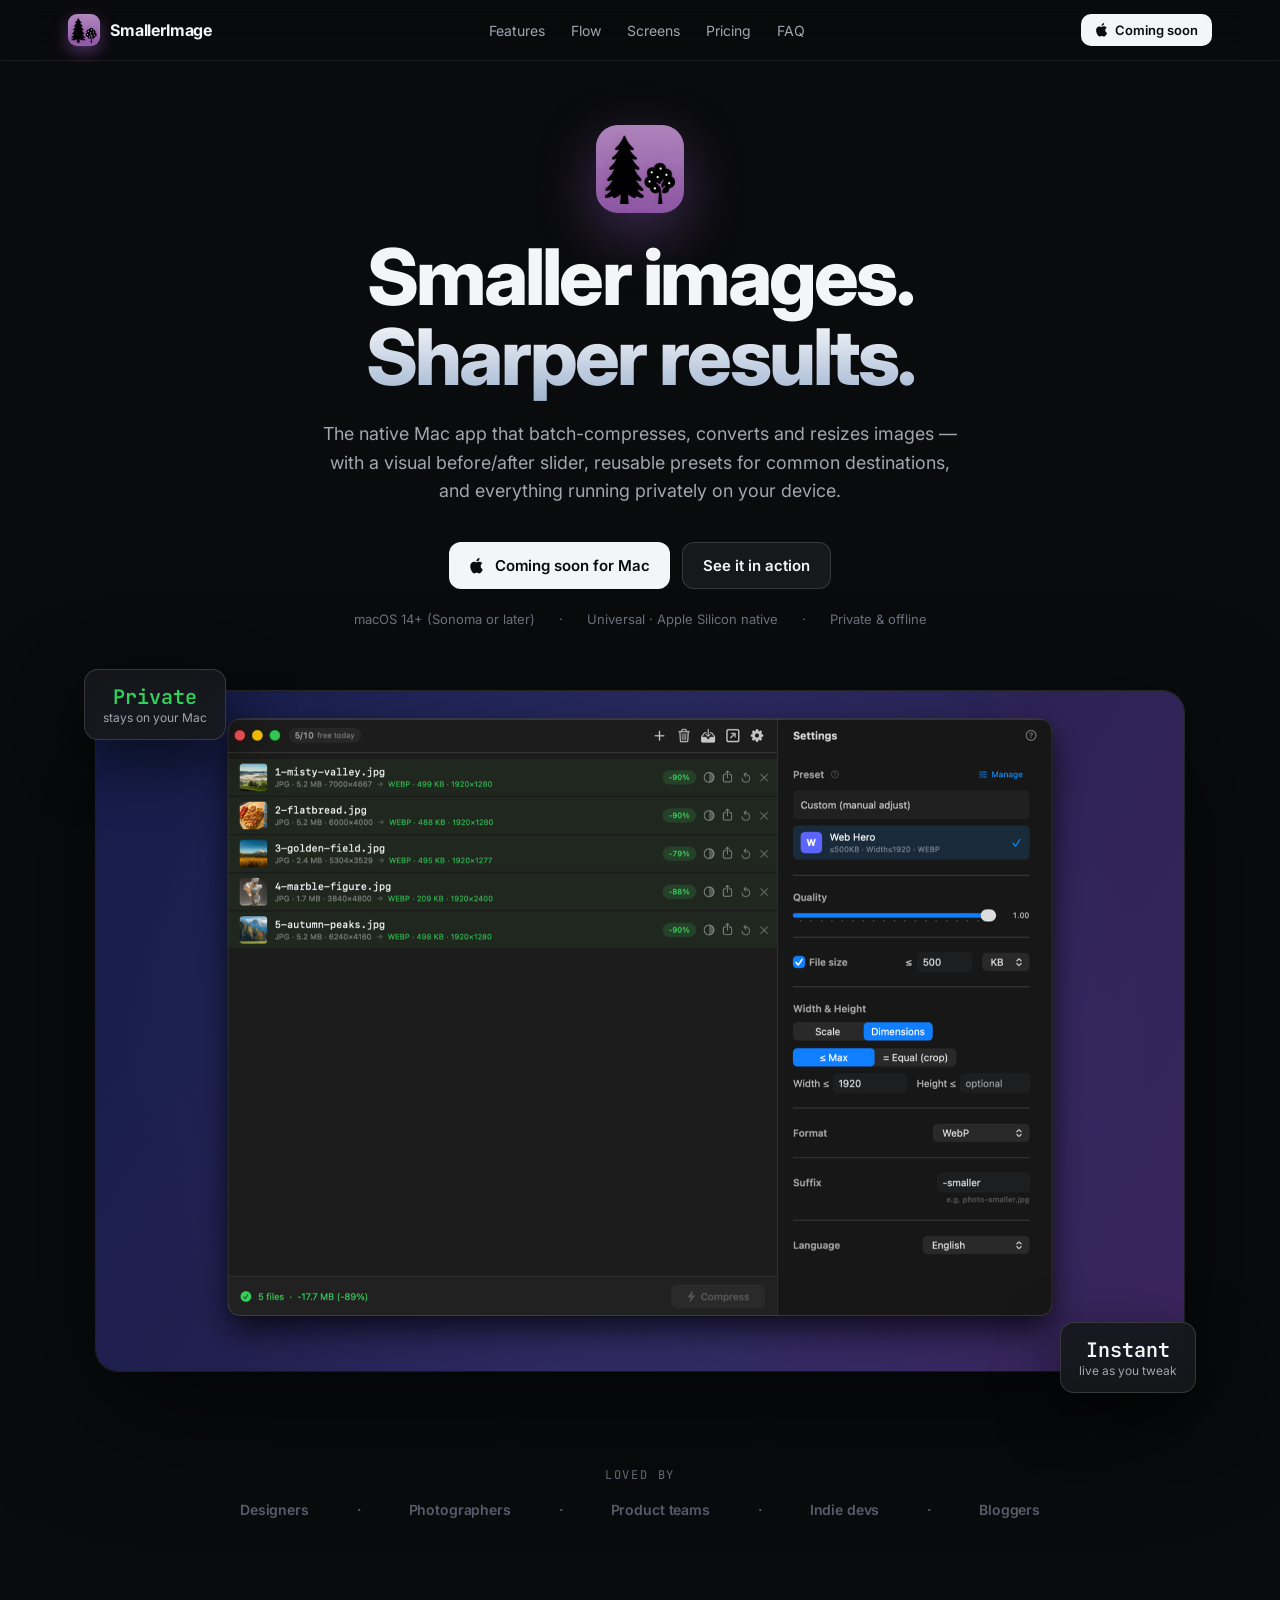
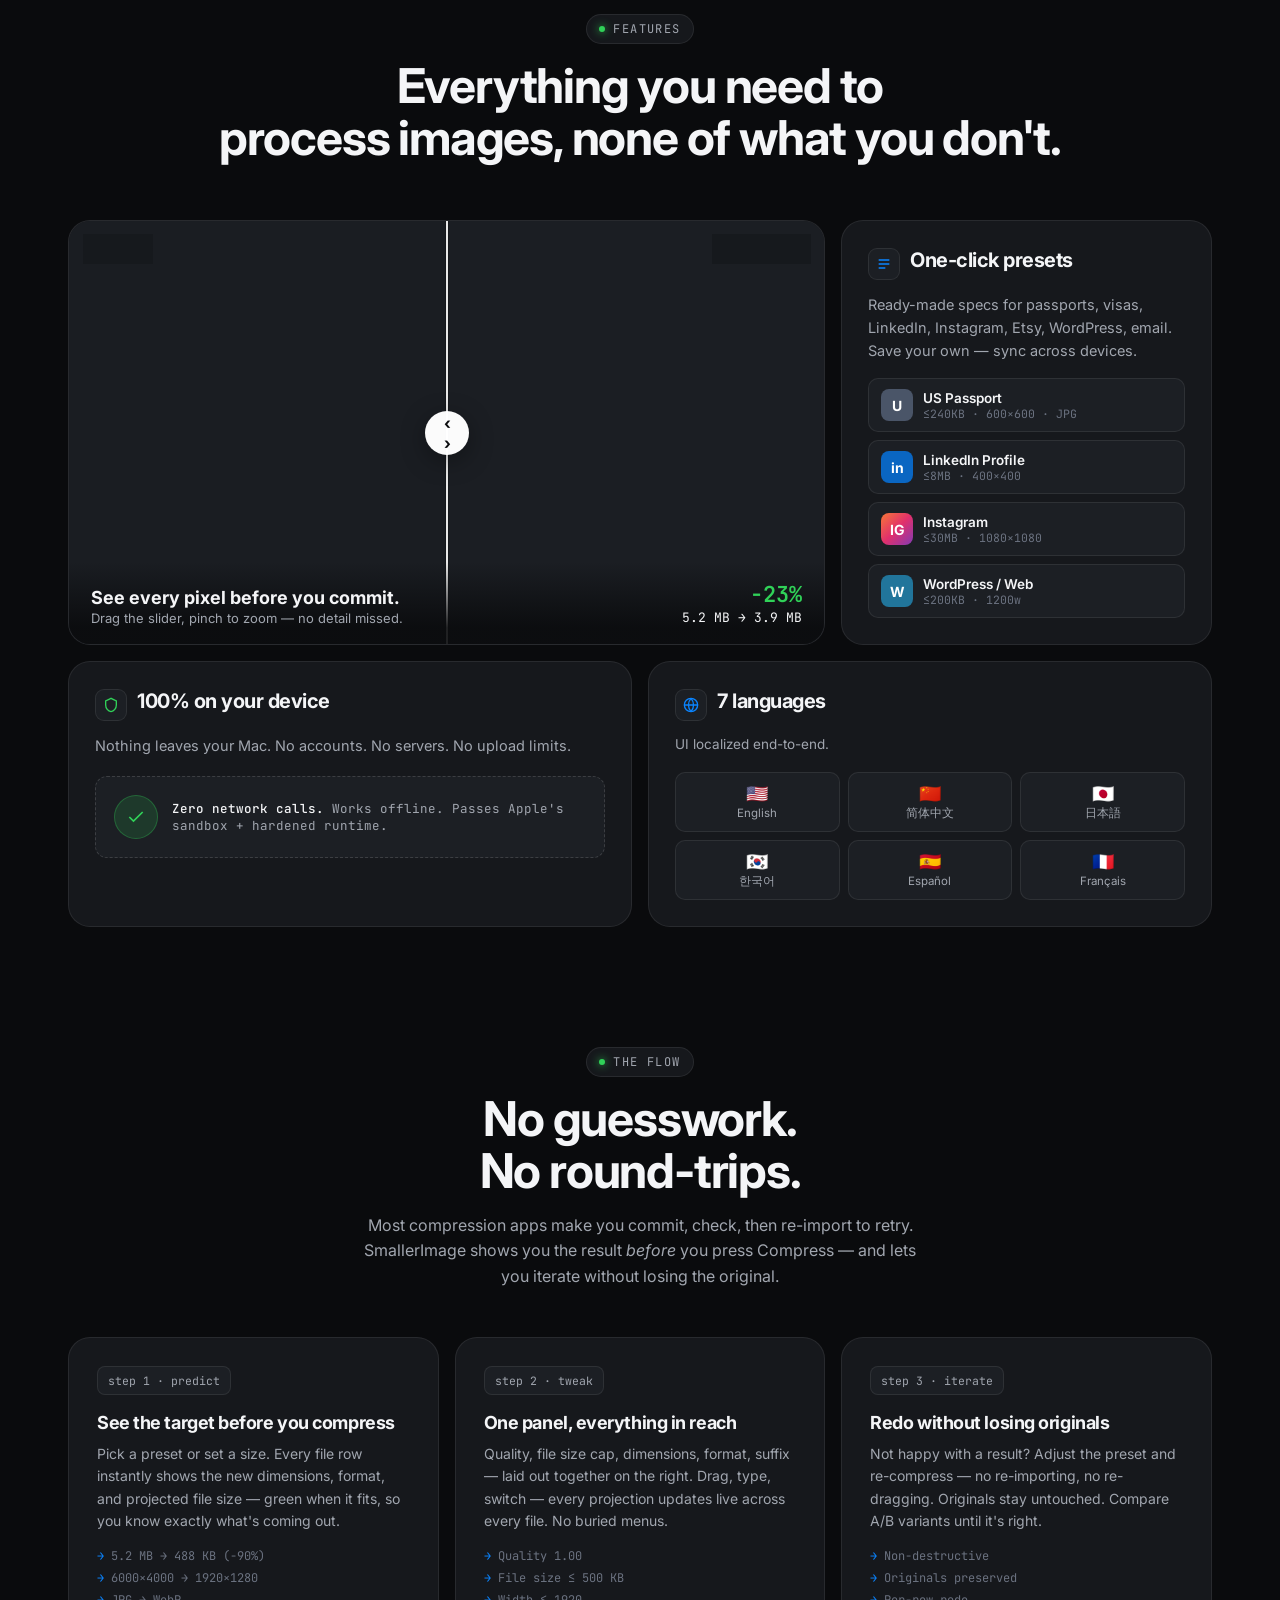
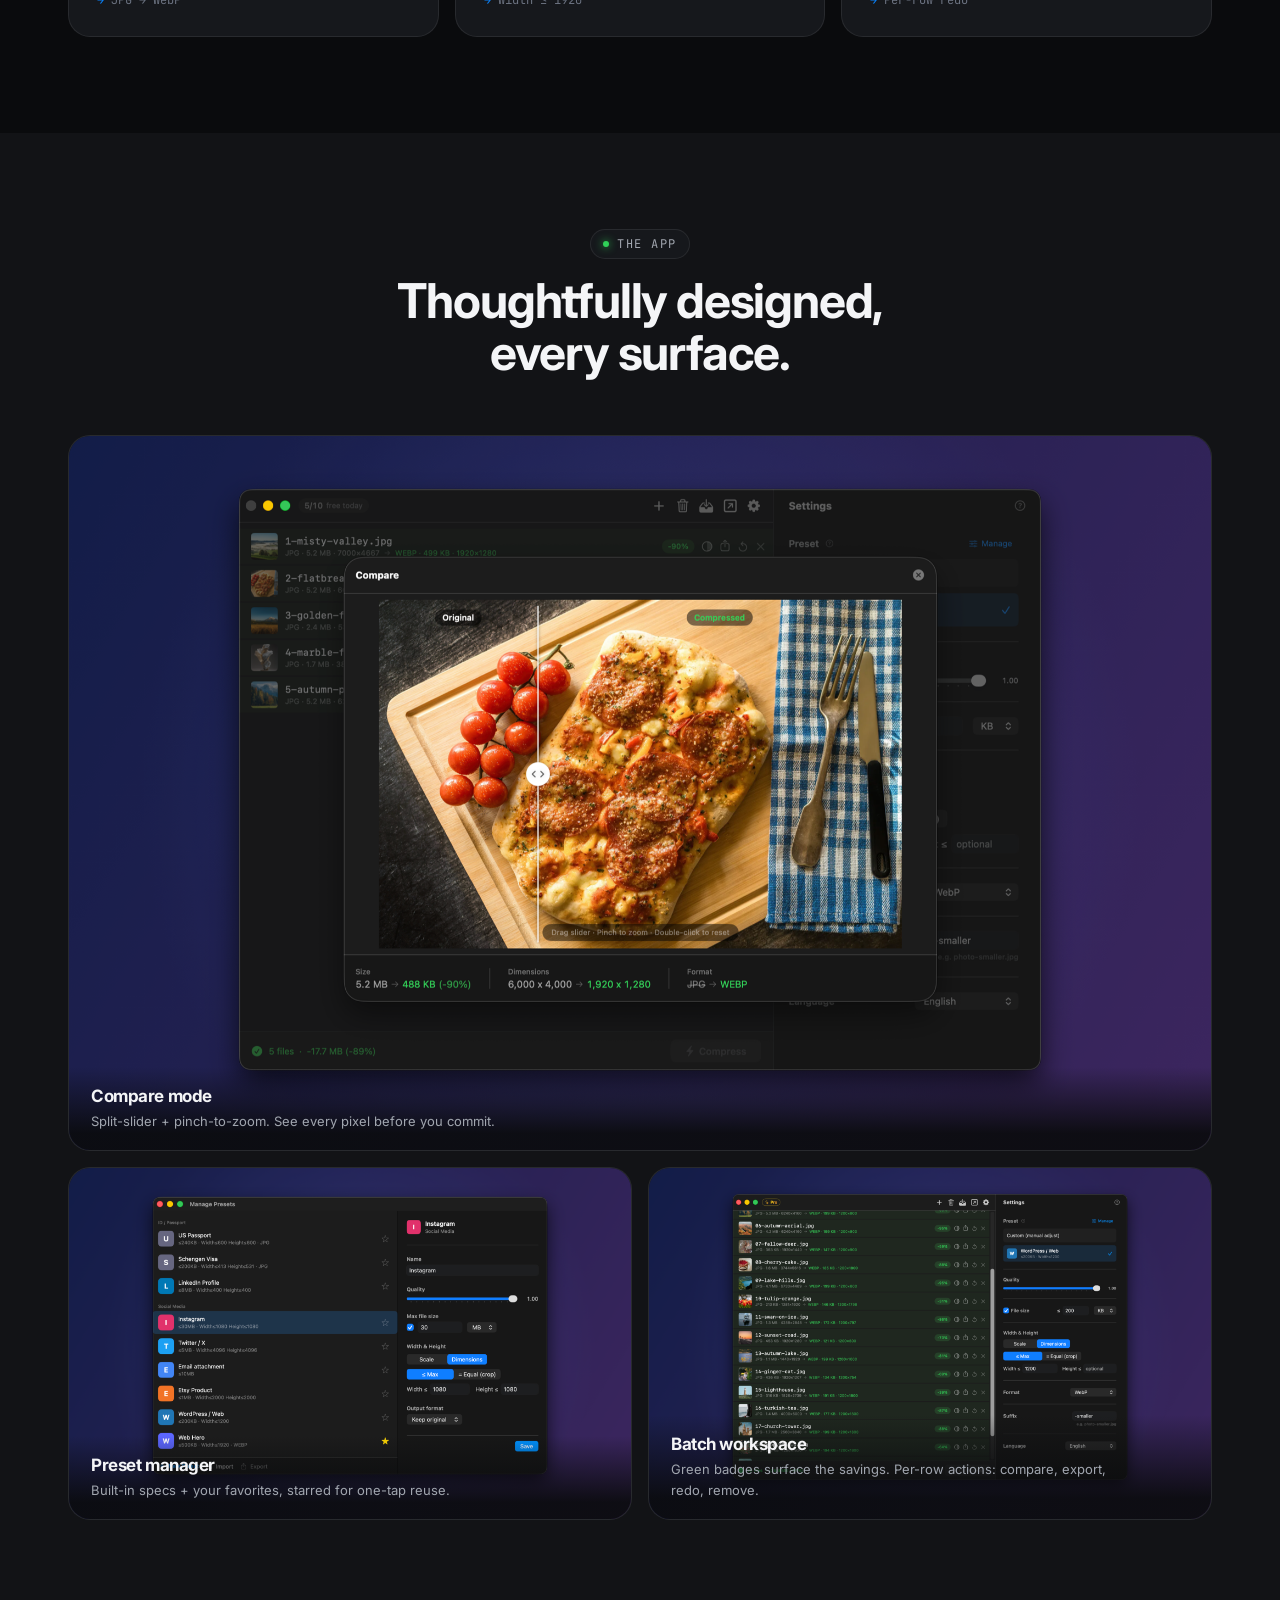
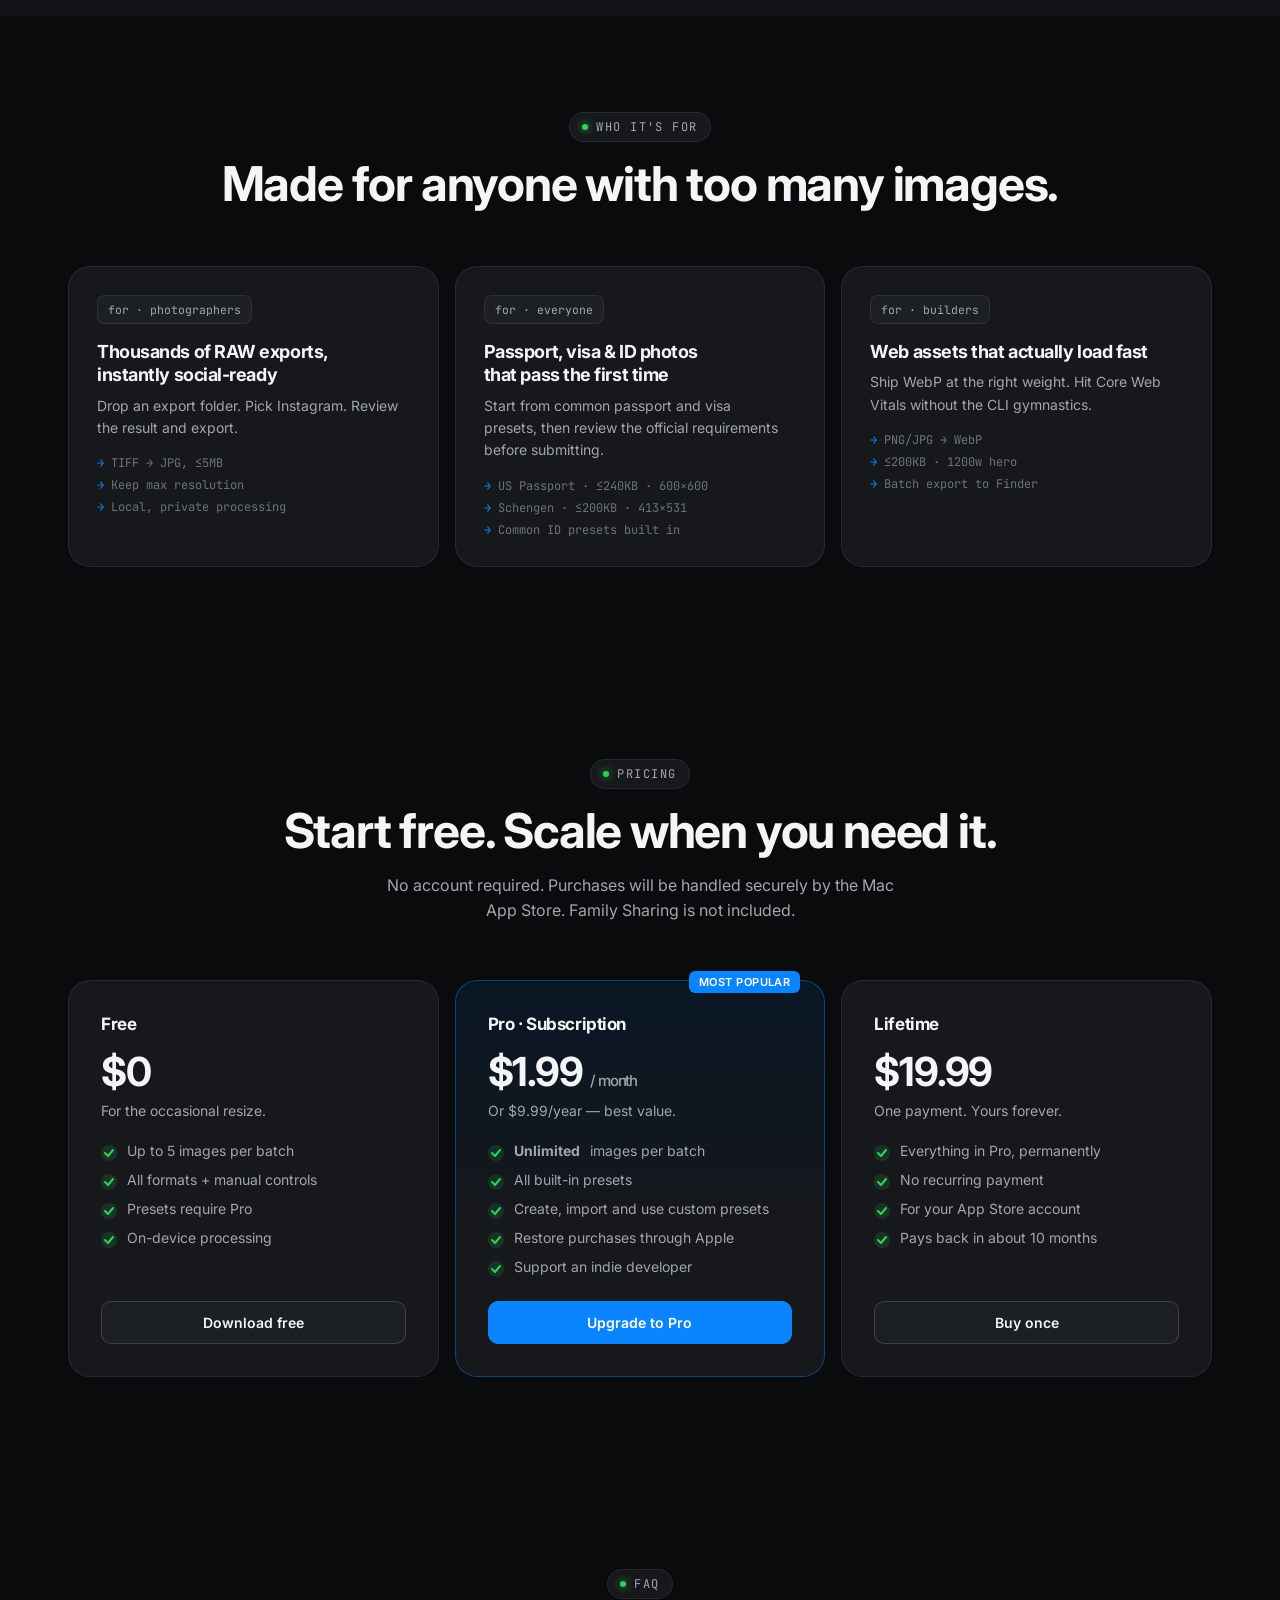
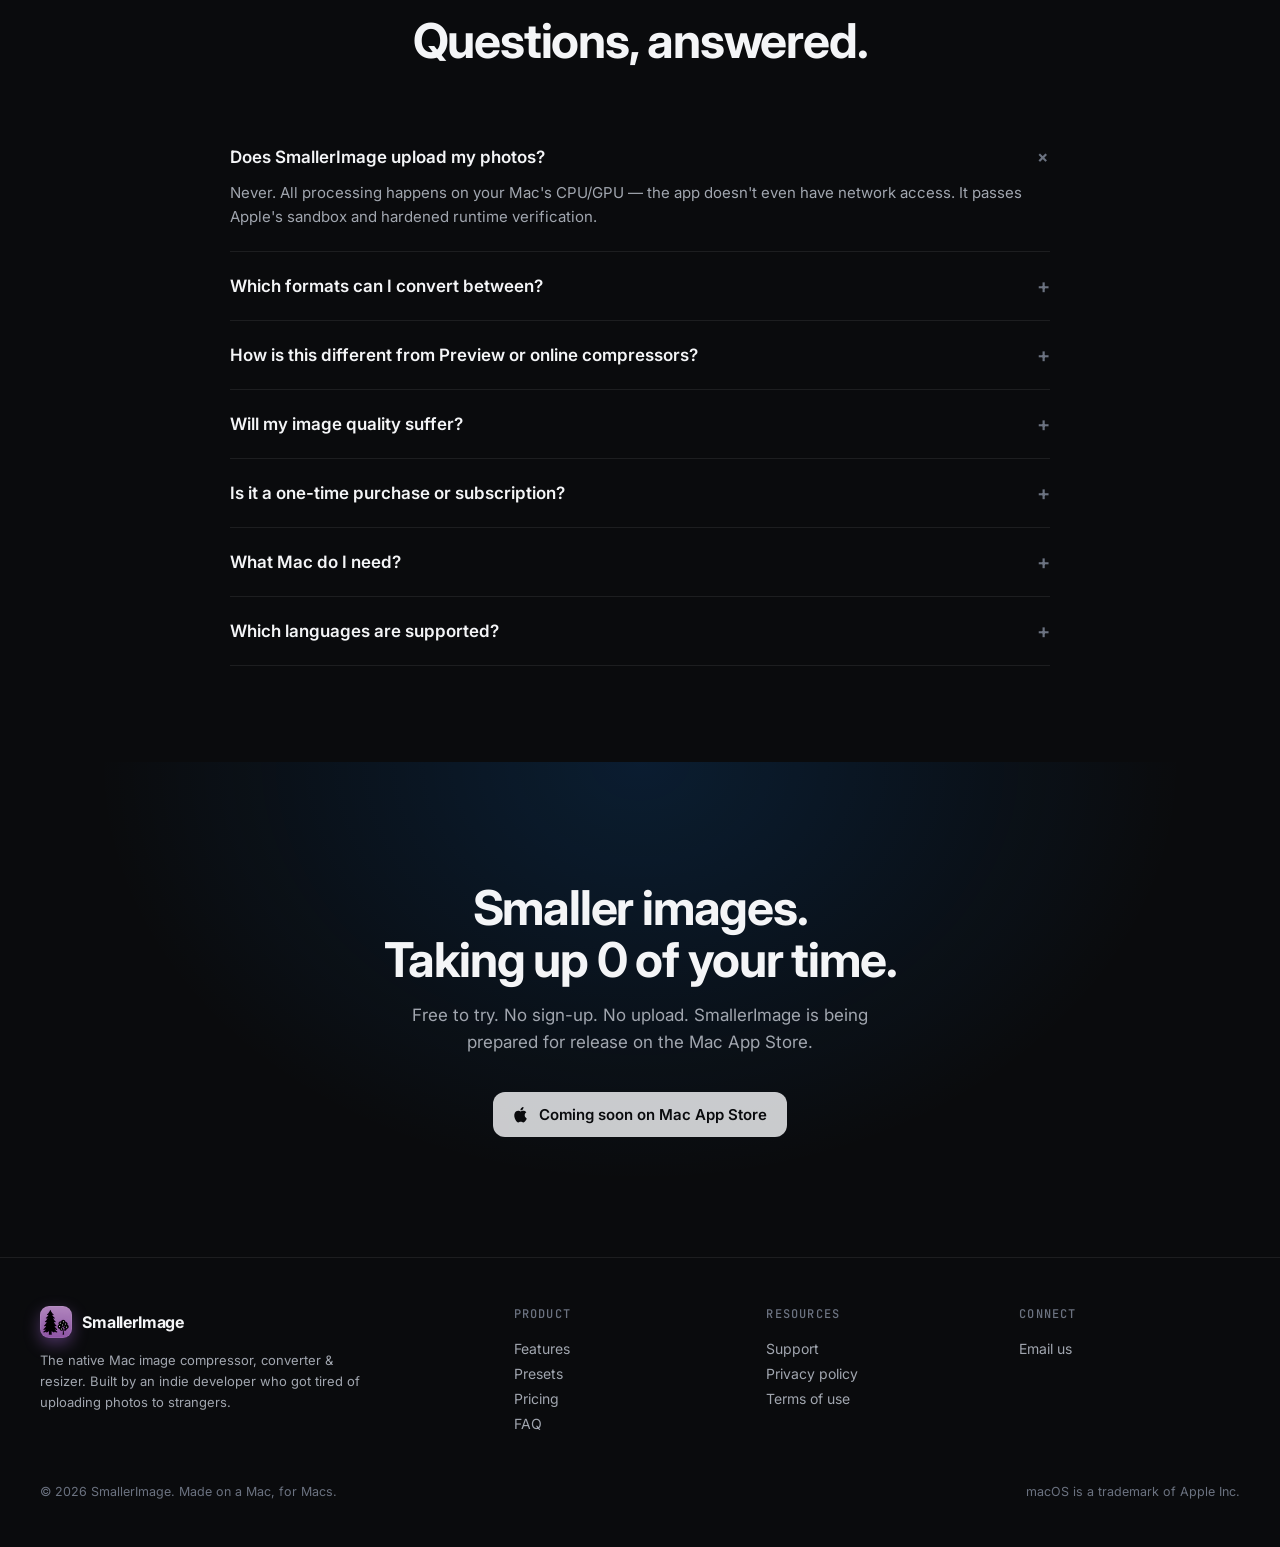
==== smaller-images/index.html @ 844b79c2 "Align SmallerImage plans, pricing, and support" ====
<!doctype html>
<html lang="en">
<head>
<meta charset="utf-8" />
<meta name="viewport" content="width=device-width,initial-scale=1" />
<title>SmallerImage — Batch image compressor, converter &amp; resizer for Mac</title>

<!-- SEO -->
<meta name="description" content="SmallerImage is a native Mac app to batch compress, convert and resize images. HEIC, JPG, PNG, WebP, TIFF, GIF. Side-by-side quality comparison, reusable presets for passports, LinkedIn, Instagram and web. 100% on-device, privacy-first." />
<meta name="keywords" content="mac image compressor, batch image resize mac, heic to jpg mac, image converter mac, compress jpeg mac, webp converter, png compressor, image preset, passport photo resizer, linkedin photo size, instagram photo size, offline image compressor" />
<meta name="author" content="SmallerImage" />
<meta property="og:title" content="SmallerImage — Smaller images. Sharper results." />
<meta property="og:description" content="Batch compress, convert and resize images on your Mac. Visual before/after comparison. Privacy-first, runs offline." />
<meta property="og:type" content="product" />
<meta name="twitter:card" content="summary_large_image" />

<script type="application/ld+json">
{
  "@context": "https://schema.org",
  "@type": "SoftwareApplication",
  "name": "SmallerImage",
  "applicationCategory": "MultimediaApplication",
  "operatingSystem": "macOS 14+",
  "description": "Batch image compressor, converter and resizer for Mac with visual before/after comparison and reusable presets."
}
</script>

<link rel="icon" type="image/png" href="./assets/logo-small.png">
<link rel="preconnect" href="https://fonts.googleapis.com">
<link rel="preconnect" href="https://fonts.gstatic.com" crossorigin>
<link rel="stylesheet" href="https://fonts.googleapis.com/css2?family=Inter:wght@400;500;600;700;800&amp;family=JetBrains+Mono:wght@400;500&amp;display=swap">

<style>
:root{
  --accent: #0A84FF;
  --accent-2: #30D158;
  --bg: #0A0B0D;
  --bg-2: #121316;
  --surface: #16181C;
  --surface-2: #1C1F24;
  --line: rgba(255,255,255,0.08);
  --line-strong: rgba(255,255,255,0.14);
  --text: #F4F5F7;
  --text-dim: #A1A6AF;
  --text-mute: #6B7280;
  --radius: 14px;
  --radius-lg: 22px;
  --font-ui: 'Inter', -apple-system, BlinkMacSystemFont, 'SF Pro Text', sans-serif;
  --font-mono: 'JetBrains Mono', ui-monospace, SFMono-Regular, monospace;
  --page-max: 1200px;
  --pad: 28px;
}

*{ box-sizing: border-box; }
html,body{ margin:0; padding:0; background:var(--bg); color:var(--text); font-family: var(--font-ui); -webkit-font-smoothing: antialiased; }
body{ overflow-x:hidden; }
a{ color:inherit; text-decoration:none; }
img{ max-width:100%; display:block; }
button{ font: inherit; cursor: pointer; border: 0; background: none; color: inherit; }

/* NAV */
.nav{
  position: sticky; top: 0; z-index: 50;
  backdrop-filter: blur(18px) saturate(140%);
  -webkit-backdrop-filter: blur(18px) saturate(140%);
  background: rgba(10,11,13,0.72);
  border-bottom: 1px solid var(--line);
}
.nav-inner{
  max-width: var(--page-max); margin: 0 auto;
  display:flex; align-items:center; justify-content:space-between;
  padding: 14px var(--pad);
}
.brand{ display:flex; align-items:center; gap: 10px; font-weight: 700; letter-spacing: -0.01em; }
.brand-mark{
  width: 32px; height: 32px; border-radius: 9px;
  background: #A76BD9 center/cover no-repeat;
  background-image: url("./assets/logo-small.png");
  box-shadow: 0 0 0 1px rgba(255,255,255,0.08) inset, 0 6px 16px rgba(167,107,217,0.4);
}
.nav-links{ display:flex; gap: 26px; font-size: 14px; color: var(--text-dim); }
.nav-links a:hover{ color: var(--text); }
.nav-cta{
  background: var(--text); color: #0A0B0D; padding: 8px 14px; border-radius: 10px; font-weight: 600; font-size: 13px;
  display: inline-flex; align-items: center; gap: 6px;
}
.nav-cta:hover{ background: #fff; }

/* SECTION SCAFFOLD */
.section{ padding: 96px var(--pad); max-width: var(--page-max); margin: 0 auto; }
.section-head{ text-align:center; margin-bottom: 56px; }
.eyebrow{
  display: inline-flex; align-items: center; gap: 8px;
  font-family: var(--font-mono); font-size: 12px; color: var(--text-dim);
  text-transform: uppercase; letter-spacing: 0.12em;
  padding: 6px 12px; border: 1px solid var(--line); border-radius: 999px;
  background: var(--surface);
}
.eyebrow .dot{ width: 6px; height: 6px; background: var(--accent-2); border-radius: 50%; box-shadow: 0 0 8px var(--accent-2); }
h1,h2,h3{ font-weight: 700; letter-spacing: -0.025em; margin: 0; text-wrap: balance; }
h1{ font-size: clamp(44px, 6.2vw, 78px); line-height: 1.02; font-weight: 800; letter-spacing: -0.035em; }
h2{ font-size: clamp(32px, 4vw, 48px); line-height: 1.08; }
h3{ font-size: 20px; line-height: 1.3; }
p{ color: var(--text-dim); line-height: 1.6; margin: 0; text-wrap: pretty; }

/* HERO */
.hero{ position: relative; padding: 64px var(--pad) 48px; max-width: var(--page-max); margin: 0 auto; text-align:center; }
.hero-logo{ display:flex; justify-content:center; margin-bottom: 24px; }
.hero-logo img{
  width: 88px; height: 88px; border-radius: 22px;
  box-shadow: 0 20px 60px rgba(167,107,217,0.35), 0 0 0 1px rgba(255,255,255,0.1) inset;
}
.hero h1 .accent{
  background: linear-gradient(180deg, #fff 0%, #9DB2CF 100%);
  -webkit-background-clip: text; background-clip: text; color: transparent;
}
.hero-sub{ font-size: clamp(17px, 1.4vw, 19px); max-width: 640px; margin: 24px auto 0; color: var(--text-dim); }
.hero-ctas{ display:flex; gap: 12px; justify-content:center; margin-top: 36px; flex-wrap: wrap; }
.btn{
  display:inline-flex; align-items:center; gap: 10px;
  padding: 13px 20px; border-radius: 12px; font-weight: 600; font-size: 15px;
  transition: transform .15s ease, background .2s ease, border-color .2s ease;
}
.btn:hover{ transform: translateY(-1px); }
.btn-primary{ background: var(--text); color: #0A0B0D; }
.btn-primary:hover{ background: #fff; }
.btn[aria-disabled="true"]{ cursor: default; opacity: .82; }
.btn[aria-disabled="true"]:hover{ transform: none; background: var(--text); }
.btn-ghost{ background: var(--surface); color: var(--text); border: 1px solid var(--line-strong); }
.btn-ghost:hover{ background: var(--surface-2); border-color: rgba(255,255,255,0.22); }

.hero-meta{ display:flex; justify-content:center; gap: 24px; margin-top: 22px; color: var(--text-mute); font-size: 13px; flex-wrap: wrap; }
.hero-meta span{ display:inline-flex; align-items:center; gap:6px; }

.hero-stage{ max-width: 1160px; margin: 64px auto 0; position: relative; padding: 0 var(--pad); }
.hero-window{
  position: relative; border-radius: var(--radius-lg); overflow: hidden;
  background: linear-gradient(180deg, #1C1F24 0%, #0F1114 100%);
  box-shadow: 0 40px 120px rgba(0,0,0,0.6), 0 0 0 1px var(--line-strong);
}
.hero-window::before{
  content:""; position:absolute; inset:0; pointer-events:none;
  background: radial-gradient(ellipse 80% 50% at 50% 0%, rgba(10,132,255,0.15), transparent 60%);
}
.hero-window img{
  width: 100%; display:block;
  /* Light scale to crop excess wallpaper without clipping the macOS title bar. */
  transform: scale(1.08);
  transform-origin: center center;
}

.hero-glow{
  position: absolute; left: 50%; top: 30%; transform: translate(-50%,-50%);
  width: 900px; height: 500px; z-index: -1;
  background: radial-gradient(ellipse, rgba(10,132,255,0.18) 0%, transparent 60%);
  filter: blur(60px); pointer-events:none;
}

.stat-chip{
  position: absolute; background: rgba(22,24,28,0.92); backdrop-filter: blur(16px);
  border: 1px solid var(--line-strong); border-radius: 14px;
  padding: 14px 18px; display:flex; align-items:center; gap: 12px;
  box-shadow: 0 20px 60px rgba(0,0,0,0.6); font-size: 13px;
}
.stat-chip .sc-num{ font-family: var(--font-mono); font-size: 20px; font-weight: 600; }
/* Chips sit on the hero-stage (not inside hero-window) so the
   hero-window's overflow:hidden doesn't clip them. Offsets account
   for hero-stage's horizontal padding. */
.stat-chip.pos-tl{ top: -22px; left: calc(var(--pad) - 12px); }
.stat-chip.pos-br{ bottom: -22px; right: calc(var(--pad) - 12px); }
.stat-chip .g{ color: var(--accent-2); }
.stat-chip .label{ color: var(--text-dim); font-size: 12px; }

/* LOGOS STRIP */
.logos{ max-width: var(--page-max); margin: 48px auto 0; padding: 0 var(--pad); display:flex; flex-direction:column; align-items:center; gap: 18px; }
.logos-label{ color: var(--text-mute); font-size: 12px; font-family: var(--font-mono); letter-spacing: 0.15em; text-transform: uppercase; }
.logos-row{ display:flex; gap: 48px; flex-wrap:wrap; justify-content:center; color: var(--text-mute); font-weight: 600; font-size: 14px; }
.logos-row span{ opacity: 0.8; letter-spacing: -0.01em; }

/* FEATURES GRID */
.grid{ display:grid; gap: 16px; }
.features{ grid-template-columns: repeat(6, 1fr); grid-auto-rows: minmax(200px, auto); }
.card{
  background: var(--surface); border: 1px solid var(--line);
  border-radius: var(--radius-lg); padding: 26px;
  position: relative; overflow: hidden;
  transition: border-color .2s, transform .2s, background .2s;
}
.card:hover{ border-color: var(--line-strong); }
.card h3{ margin-bottom: 8px; }
.card p{ font-size: 14.5px; }

.f-compare{ grid-column: span 4; grid-row: span 2; padding: 0; }
.f-presets{ grid-column: span 2; grid-row: span 2; }
.f-privacy{ grid-column: span 3; }
.f-langs{ grid-column: span 3; }

.card-head{ display:flex; align-items:center; gap: 10px; margin-bottom: 12px; }
.card-head .ic{
  width: 32px; height: 32px; border-radius: 9px;
  background: var(--surface-2); border: 1px solid var(--line);
  display:grid; place-items:center; color: var(--accent);
}

.f-compare .compare-inner{
  position: relative; width: 100%; height: 100%; min-height: 420px;
  --split: 50%;
  user-select: none;
}
.compare-img{ position:absolute; inset:0; background-size: cover; background-position: center; background-color: #1a1d22; }
/* Both sides identical — compression is honest, not blurry.
   The right (compressed) side gets a barely-perceptible tonal nudge so the
   slider has a subtle visual difference; the real story is the file-size stat. */
.compare-img.after{
  clip-path: inset(0 0 0 var(--split));
  filter: saturate(0.97) contrast(0.99);
}
.compare-handle{
  position:absolute; top:0; bottom:0; left: var(--split);
  width: 2px; background: rgba(255,255,255,0.9); transform: translateX(-50%);
  box-shadow: 0 0 0 1px rgba(0,0,0,0.2);
  cursor: ew-resize;
}
.compare-handle::after{
  content:""; position:absolute; top:50%; left: 50%; transform: translate(-50%,-50%);
  width: 44px; height: 44px; border-radius: 50%; background: rgba(255,255,255,0.98);
  box-shadow: 0 6px 24px rgba(0,0,0,0.35);
}
.compare-handle::before{
  content: "‹ ›"; position: absolute; top:50%; left:50%; transform: translate(-50%,-50%);
  font-size: 16px; color: #0A0B0D; font-weight: 700; z-index: 2; letter-spacing: -2px;
}
.compare-label{
  position: absolute; top: 14px;
  background: rgba(22,24,28,0.75); backdrop-filter: blur(10px);
  padding: 6px 12px; border-radius: 999px; font-size: 12px; font-weight: 500;
  border: 1px solid var(--line);
}
.compare-label.l{ left: 14px; color: #D9DDE3; }
.compare-label.r{ right: 14px; color: var(--accent-2); border-color: rgba(48,209,88,0.3); }
.compare-overlay{
  position: absolute; left: 0; right: 0; bottom: 0; padding: 18px 22px;
  background: linear-gradient(180deg, transparent 0%, rgba(10,11,13,0.9) 80%);
  display:flex; justify-content:space-between; align-items:flex-end;
}
.compare-overlay .co-title{ font-size: 18px; font-weight: 700; margin-bottom: 2px; }
.compare-overlay .co-sub{ color: var(--text-dim); font-size: 13px; }
.compare-overlay .co-stats{ font-family: var(--font-mono); font-size: 13px; text-align:right; }
.compare-overlay .co-stats .big{ font-size: 22px; color: var(--accent-2); font-weight: 600; display:block; }

.preset-list{ display:flex; flex-direction:column; gap: 8px; margin-top: 16px; }
.preset-item{
  display:flex; align-items:center; gap: 10px;
  padding: 10px 12px; border-radius: 10px; background: var(--surface-2); border: 1px solid var(--line);
}
.preset-item:hover{ border-color: var(--line-strong); }
.preset-chip{ width: 32px; height: 32px; border-radius: 8px; display:grid; place-items:center; font-weight: 700; font-size: 14px; color: #fff; flex-shrink: 0; }
.preset-chip.u{ background: #4A5568; }
.preset-chip.l{ background: #0A66C2; }
.preset-chip.i{ background: linear-gradient(135deg,#F77737 0%, #E1306C 50%, #833AB4 100%); }
.preset-chip.w{ background: #21759B; }
.preset-info{ min-width:0; flex:1; }
.preset-info .n{ font-size: 13.5px; font-weight: 600; }
.preset-info .m{ font-size: 11.5px; color: var(--text-mute); font-family: var(--font-mono); }

.format-list{ display:flex; flex-wrap:wrap; gap: 8px; margin-top: 16px; }
.format-pill{
  padding: 8px 14px; border-radius: 999px; background: var(--surface-2);
  border: 1px solid var(--line); font-family: var(--font-mono); font-size: 12.5px; font-weight: 500;
}
.format-pill .arrow{ color: var(--text-mute); margin: 0 6px; }

.privacy-visual{
  margin-top: 18px; padding: 18px;
  border: 1px dashed var(--line-strong); border-radius: 12px;
  background: var(--surface-2);
  display:flex; align-items:center; gap: 14px;
}
.privacy-visual .shield{
  width: 44px; height: 44px; border-radius: 50%;
  background: rgba(48,209,88,0.15); display:grid; place-items:center;
  color: var(--accent-2); flex-shrink:0;
  border: 1px solid rgba(48,209,88,0.3);
}
.privacy-visual .p-text{ font-family: var(--font-mono); font-size: 12.5px; color: var(--text-dim); }
.privacy-visual .p-text b{ color: var(--text); font-weight: 500; }

.batch-vis{ margin-top: 14px; display:flex; flex-direction:column; gap: 4px; }
.batch-row{
  display:flex; align-items:center; gap: 10px; padding: 6px 0;
  font-family: var(--font-mono); font-size: 11.5px;
  border-bottom: 1px solid var(--line);
}
.batch-row:last-child{ border-bottom: 0; }
.batch-row .fn{ flex: 1; color: var(--text-dim); overflow:hidden; text-overflow:ellipsis; white-space:nowrap; }
.batch-row .pct{ color: var(--accent-2); font-weight: 600; }
.batch-row .dot{ width:6px; height:6px; border-radius:50%; background: var(--accent-2); }

.lang-grid{ display:grid; grid-template-columns: repeat(3,1fr); gap: 8px; margin-top: 16px; }
.lang-chip{ padding: 10px; border: 1px solid var(--line); border-radius: 10px; background: var(--surface-2); text-align:center; font-size: 13px; }
.lang-chip .flag{ font-size: 18px; margin-bottom: 2px; }
.lang-chip .name{ font-size: 11.5px; color: var(--text-dim); }

.native-vis{ margin-top: 16px; display:flex; gap: 8px; align-items:center; }
.native-vis .tl-dot{ width: 10px; height: 10px; border-radius: 50%; }
.native-vis .tl-dot.r{ background: #FF5F57; }
.native-vis .tl-dot.y{ background: #FEBC2E; }
.native-vis .tl-dot.g{ background: #28C840; }
.native-vis .t{ font-family: var(--font-mono); font-size: 12px; color: var(--text-dim); }

/* SHOWCASE */
.showcase{ background: var(--bg-2); }
.showcase-inner{ max-width: var(--page-max); margin: 0 auto; padding: 96px var(--pad); }
.screens{ display:grid; grid-template-columns: 1fr 1fr; gap: 16px; margin-top: 56px; }
.screen-card{
  background: var(--surface); border: 1px solid var(--line);
  border-radius: var(--radius-lg); overflow:hidden; position: relative;
}
.screen-card img{ cursor: zoom-in; transition: transform .3s ease; }
.screen-card:hover img{ transform: scale(1.02); }

/* Lightbox */
.lightbox{
  position: fixed; inset: 0; z-index: 200;
  background: rgba(0,0,0,0.92);
  backdrop-filter: blur(8px);
  display: none; align-items: center; justify-content: center;
  padding: 40px;
  cursor: zoom-out;
}
.lightbox.on{ display: flex; }
.lightbox img{
  max-width: 100%; max-height: 100%;
  border-radius: 12px;
  box-shadow: 0 30px 80px rgba(0,0,0,0.6);
  cursor: default;
}
.lightbox-close{
  position: absolute; top: 24px; right: 24px;
  width: 40px; height: 40px; border-radius: 50%;
  background: rgba(255,255,255,0.1); color: var(--text);
  display: grid; place-items: center;
  font-size: 22px; line-height: 1;
  border: 1px solid rgba(255,255,255,0.15);
}
.lightbox-close:hover{ background: rgba(255,255,255,0.18); }
/* Wide card takes the full width on top; preset + compare share the row below. */
.screen-card.wide{ grid-column: span 2; }
.screen-card img{ width: 100%; display:block; }
.screen-meta{
  position: absolute; bottom: 0; left: 0; right: 0; padding: 18px 22px;
  background: linear-gradient(180deg, transparent 0%, rgba(10,11,13,0.92) 80%);
}
.screen-meta h3{ font-size: 17px; margin-bottom: 4px; }
.screen-meta p{ font-size: 13px; }

/* USECASES */
.usecases{ display:grid; grid-template-columns: repeat(3,1fr); gap: 16px; margin-top: 48px; }
.uc{ background: var(--surface); border: 1px solid var(--line); border-radius: var(--radius-lg); padding: 28px; }
.uc .uc-chip{
  display:inline-flex; align-items:center; gap: 8px;
  padding: 6px 10px; border-radius: 8px; background: var(--surface-2);
  font-family: var(--font-mono); font-size: 11.5px; color: var(--text-dim);
  margin-bottom: 16px; border: 1px solid var(--line);
}
.uc h3{ font-size: 18px; margin-bottom: 8px; }
.uc p{ font-size: 14px; }
.uc-examples{ margin-top: 16px; display:flex; flex-direction:column; gap: 6px; font-family: var(--font-mono); font-size: 12px; color: var(--text-mute); }
.uc-examples span::before{ content: "→ "; color: var(--accent); }

/* PRICING */
.pricing{ display:grid; grid-template-columns: repeat(3,1fr); gap: 16px; margin-top: 48px; }
.price-card{
  background: var(--surface); border: 1px solid var(--line);
  border-radius: var(--radius-lg); padding: 32px;
  display:flex; flex-direction:column;
}
.price-card.featured{
  background: linear-gradient(180deg, rgba(10,132,255,0.1) 0%, var(--surface) 60%);
  border-color: rgba(10,132,255,0.4);
  position: relative;
}
.price-card .badge{
  position: absolute; top: -10px; right: 24px;
  background: var(--accent); color: #fff; font-size: 11px; font-weight: 600;
  padding: 4px 10px; border-radius: 6px; letter-spacing: 0.04em; text-transform: uppercase;
}
.price-card h3{ font-size: 17px; }
.price-tag{ font-size: 40px; font-weight: 700; letter-spacing: -0.03em; margin: 12px 0 4px; }
.price-tag small{ font-size: 15px; font-weight: 500; color: var(--text-dim); }
.price-desc{ font-size: 14px; margin-bottom: 20px; }
.price-list{ list-style: none; padding: 0; margin: 0 0 24px; display:flex; flex-direction:column; gap: 10px; flex: 1; }
.price-list li{ font-size: 14px; color: var(--text-dim); display:flex; gap: 10px; }
.price-list li::before{
  content: ""; width: 16px; height: 16px; border-radius: 50%;
  background: rgba(48,209,88,0.15); flex-shrink: 0; margin-top: 3px;
  background-image: url("data:image/svg+xml;utf8,<svg xmlns='http://www.w3.org/2000/svg' viewBox='0 0 16 16'><path d='M4 8l3 3 5-6' stroke='%2330D158' stroke-width='2' fill='none' stroke-linecap='round' stroke-linejoin='round'/></svg>");
  background-repeat: no-repeat; background-position: center;
}
.price-btn{
  display:block; text-align:center; padding: 12px; border-radius: 10px;
  background: var(--surface-2); border: 1px solid var(--line-strong); font-weight: 600; font-size: 14px;
}
.price-card.featured .price-btn{ background: var(--accent); color: #fff; border-color: var(--accent); }
.price-btn:hover{ background: var(--bg); }
.price-card.featured .price-btn:hover{ background: #2E98FF; }

/* FAQ */
.faq{ max-width: 820px; margin: 48px auto 0; }
.faq-item{ border-bottom: 1px solid var(--line); padding: 22px 0; }
.faq-q{
  display:flex; justify-content:space-between; align-items:center; gap: 16px;
  cursor: pointer; font-size: 17px; font-weight: 600; color: var(--text);
}
.faq-q .chev{ color: var(--text-mute); transition: transform .2s; font-size: 20px; }
.faq-item.open .faq-q .chev{ transform: rotate(45deg); }
.faq-a{
  max-height: 0; overflow: hidden; transition: max-height .3s ease, margin .3s ease;
  color: var(--text-dim); font-size: 15px; line-height: 1.6;
}
.faq-item.open .faq-a{ max-height: 400px; margin-top: 12px; }

/* FINAL CTA */
.final-cta{
  text-align:center; padding: 120px var(--pad);
  background: radial-gradient(ellipse at center top, rgba(10,132,255,0.15), transparent 60%), var(--bg);
  position: relative;
}
.final-cta h2{ margin-bottom: 16px; }
.final-cta p{ max-width: 520px; margin: 0 auto 32px; font-size: 17px; }

/* FOOTER */
footer{ border-top: 1px solid var(--line); padding: 48px var(--pad); }
.footer-inner{ max-width: var(--page-max); margin: 0 auto; display:grid; grid-template-columns: 2fr 1fr 1fr 1fr; gap: 32px; }
.footer-col h4{ font-size: 12px; font-family: var(--font-mono); text-transform: uppercase; letter-spacing: 0.1em; color: var(--text-mute); margin: 0 0 14px; font-weight: 500; }
.footer-col a{ display:block; font-size: 14px; color: var(--text-dim); padding: 4px 0; }
.footer-col a:hover{ color: var(--text); }
.footer-about p{ font-size: 13px; margin-top: 12px; max-width: 320px; }
.footer-bottom{
  max-width: var(--page-max); margin: 48px auto 0;
  display:flex; justify-content:space-between; font-size: 12.5px; color: var(--text-mute);
  flex-wrap: wrap; gap: 12px;
}

/* RESPONSIVE */
@media (max-width: 960px){
  .features{ grid-template-columns: repeat(2, 1fr); }
  .f-compare, .f-presets, .f-privacy, .f-langs{ grid-column: span 2; grid-row: auto; }
  .f-compare .compare-inner{ min-height: 320px; }
  .screens, .usecases, .pricing{ grid-template-columns: 1fr; }
  .screen-card.wide{ grid-row: auto; }
  .footer-inner{ grid-template-columns: 1fr 1fr; }
  .nav-links{ display: none; }
}
@media (max-width: 600px){
  .features{ grid-template-columns: 1fr; }
  .f-compare, .f-presets, .f-privacy, .f-langs{ grid-column: span 1; }
  .stat-chip{ display:none; }
  .section{ padding: 72px 20px; }
  .footer-inner{ grid-template-columns: 1fr; }
}
</style>
</head>

<body>

<!-- NAV -->
<nav class="nav">
  <div class="nav-inner">
    <div class="brand">
      <div class="brand-mark"></div>
      <span>SmallerImage</span>
    </div>
    <div class="nav-links">
      <a href="#features">Features</a>
      <a href="#flow">Flow</a>
      <a href="#showcase">Screens</a>
      <a href="#pricing">Pricing</a>
      <a href="#faq">FAQ</a>
    </div>
    <a class="nav-cta" href="#download">
      <svg width="14" height="14" viewBox="0 0 24 24" fill="currentColor"><path d="M17.5 12.5c0-3 2.4-4.4 2.5-4.5-1.4-2-3.5-2.3-4.2-2.3-1.8-.2-3.5 1-4.4 1-.9 0-2.3-1-3.8-.9-2 0-3.8 1.1-4.8 2.9-2 3.5-.5 8.7 1.5 11.6 1 1.4 2.1 3 3.6 2.9 1.4-.1 2-.9 3.7-.9 1.7 0 2.3.9 3.8.9 1.6 0 2.6-1.4 3.6-2.8 1.1-1.6 1.6-3.2 1.6-3.3-.1-.1-3.1-1.2-3.1-4.6zM14.6 3.6c.8-.9 1.3-2.2 1.1-3.6-1.1 0-2.5.7-3.3 1.6-.7.8-1.4 2.1-1.2 3.4 1.2.1 2.5-.6 3.4-1.4z"/></svg>
      Coming soon
    </a>
  </div>
</nav>

<!-- HERO -->
<header class="hero">
  <div class="hero-logo">
    <img src="./assets/logo.png" alt="SmallerImage logo">
  </div>
  <h1>Smaller images.<br/><span class="accent">Sharper results.</span></h1>
  <p class="hero-sub">
    The native Mac app that batch-compresses, converts and resizes images —
    with a visual before/after slider, reusable presets for common destinations,
    and everything running privately on your device.
  </p>
  <div class="hero-ctas">
    <a class="btn btn-primary" href="#download">
      <svg width="16" height="16" viewBox="0 0 24 24" fill="currentColor"><path d="M17.5 12.5c0-3 2.4-4.4 2.5-4.5-1.4-2-3.5-2.3-4.2-2.3-1.8-.2-3.5 1-4.4 1-.9 0-2.3-1-3.8-.9-2 0-3.8 1.1-4.8 2.9-2 3.5-.5 8.7 1.5 11.6 1 1.4 2.1 3 3.6 2.9 1.4-.1 2-.9 3.7-.9 1.7 0 2.3.9 3.8.9 1.6 0 2.6-1.4 3.6-2.8 1.1-1.6 1.6-3.2 1.6-3.3-.1-.1-3.1-1.2-3.1-4.6zM14.6 3.6c.8-.9 1.3-2.2 1.1-3.6-1.1 0-2.5.7-3.3 1.6-.7.8-1.4 2.1-1.2 3.4 1.2.1 2.5-.6 3.4-1.4z"/></svg>
      Coming soon for Mac
    </a>
    <a class="btn btn-ghost" href="#compare">See it in action</a>
  </div>
  <div class="hero-meta">
    <span>macOS 14+ (Sonoma or later)</span>
    <span>·</span>
    <span>Universal · Apple Silicon native</span>
    <span>·</span>
    <span>Private &amp; offline</span>
  </div>

  <div class="hero-stage">
    <div class="hero-glow"></div>
    <div class="hero-window">
      <img src="./screenshots/hero-web.png" alt="SmallerImage on macOS — main app window">
    </div>
    <div class="stat-chip pos-tl">
      <div>
        <div class="sc-num"><span class="g">Private</span></div>
        <div class="label">stays on your Mac</div>
      </div>
    </div>
    <div class="stat-chip pos-br">
      <div>
        <div class="sc-num">Instant</div>
        <div class="label">live as you tweak</div>
      </div>
    </div>
  </div>
</header>

<!-- LOGOS -->
<section class="logos">
  <div class="logos-label">Loved by</div>
  <div class="logos-row">
    <span>Designers</span><span>·</span><span>Photographers</span><span>·</span><span>Product teams</span><span>·</span><span>Indie devs</span><span>·</span><span>Bloggers</span>
  </div>
</section>

<!-- FEATURES BENTO -->
<section class="section" id="features">
  <div class="section-head">
    <span class="eyebrow"><span class="dot"></span> Features</span>
    <h2 style="margin-top:16px;">Everything you need to<br/>process images, none of what you don't.</h2>
  </div>

  <div class="grid features">

    <article class="card f-compare" id="compare">
      <div class="compare-inner">
        <div class="compare-img before" style="background-image: url('./examples/mist-and-far-trees.jpg')"></div>
        <div class="compare-img after" style="background-image: url('./examples/mist-and-far-trees.jpg')"></div>
        <div class="compare-handle"></div>
        <div class="compare-label l">Original</div>
        <div class="compare-label r">Compressed</div>
        <div class="compare-overlay">
          <div>
            <div class="co-title">See every pixel before you commit.</div>
            <div class="co-sub">Drag the slider, pinch to zoom — no detail missed.</div>
          </div>
          <div class="co-stats">
            <span class="big">−23%</span>
            <span>5.2 MB → 3.9 MB</span>
          </div>
        </div>
      </div>
    </article>

    <article class="card f-presets" id="presets">
      <div class="card-head">
        <div class="ic">
          <svg width="16" height="16" viewBox="0 0 24 24" fill="none" stroke="currentColor" stroke-width="2"><path d="M4 6h16M4 12h16M4 18h10"/></svg>
        </div>
        <h3>One-click presets</h3>
      </div>
      <p>Ready-made specs for passports, visas, LinkedIn, Instagram, Etsy, WordPress, email. Save your own — sync across devices.</p>
      <div class="preset-list">
        <div class="preset-item">
          <div class="preset-chip u">U</div>
          <div class="preset-info">
            <div class="n">US Passport</div>
            <div class="m">≤240KB · 600×600 · JPG</div>
          </div>
        </div>
        <div class="preset-item">
          <div class="preset-chip l">in</div>
          <div class="preset-info">
            <div class="n">LinkedIn Profile</div>
            <div class="m">≤8MB · 400×400</div>
          </div>
        </div>
        <div class="preset-item">
          <div class="preset-chip i">IG</div>
          <div class="preset-info">
            <div class="n">Instagram</div>
            <div class="m">≤30MB · 1080×1080</div>
          </div>
        </div>
        <div class="preset-item">
          <div class="preset-chip w">W</div>
          <div class="preset-info">
            <div class="n">WordPress / Web</div>
            <div class="m">≤200KB · 1200w</div>
          </div>
        </div>
      </div>
    </article>

    <article class="card f-privacy">
      <div class="card-head">
        <div class="ic" style="color: var(--accent-2);">
          <svg width="16" height="16" viewBox="0 0 24 24" fill="none" stroke="currentColor" stroke-width="2"><path d="M12 2L4 6v6c0 5 3.5 9.5 8 10 4.5-.5 8-5 8-10V6z"/></svg>
        </div>
        <h3>100% on your device</h3>
      </div>
      <p>Nothing leaves your Mac. No accounts. No servers. No upload limits.</p>
      <div class="privacy-visual">
        <div class="shield">
          <svg width="20" height="20" viewBox="0 0 24 24" fill="none" stroke="currentColor" stroke-width="2"><path d="M20 6L9 17l-5-5"/></svg>
        </div>
        <div class="p-text">
          <b>Zero network calls.</b> Works offline. Passes Apple's sandbox + hardened runtime.
        </div>
      </div>
    </article>

    <article class="card f-langs">
      <div class="card-head">
        <div class="ic">
          <svg width="16" height="16" viewBox="0 0 24 24" fill="none" stroke="currentColor" stroke-width="2"><circle cx="12" cy="12" r="10"/><path d="M2 12h20M12 2a15 15 0 010 20M12 2a15 15 0 000 20"/></svg>
        </div>
        <h3>7 languages</h3>
      </div>
      <p style="font-size:13.5px;">UI localized end-to-end.</p>
      <div class="lang-grid">
        <div class="lang-chip"><div class="flag">🇺🇸</div><div class="name">English</div></div>
        <div class="lang-chip"><div class="flag">🇨🇳</div><div class="name">简体中文</div></div>
        <div class="lang-chip"><div class="flag">🇯🇵</div><div class="name">日本語</div></div>
        <div class="lang-chip"><div class="flag">🇰🇷</div><div class="name">한국어</div></div>
        <div class="lang-chip"><div class="flag">🇪🇸</div><div class="name">Español</div></div>
        <div class="lang-chip"><div class="flag">🇫🇷</div><div class="name">Français</div></div>
      </div>
    </article>

  </div>
</section>

<!-- THE FLOW — predict, tweak, iterate -->
<section class="section" id="flow" style="padding-top: 24px;">
  <div class="section-head" style="margin-bottom: 40px;">
    <span class="eyebrow"><span class="dot"></span> The flow</span>
    <h2 style="margin-top:16px;">No guesswork.<br/>No round-trips.</h2>
    <p style="max-width:580px; margin: 16px auto 0;">Most compression apps make you commit, check, then re-import to retry. SmallerImage shows you the result <em>before</em> you press Compress — and lets you iterate without losing the original.</p>
  </div>

  <div class="usecases">
    <article class="uc">
      <div class="uc-chip">step 1 · predict</div>
      <h3>See the target before you compress</h3>
      <p>Pick a preset or set a size. Every file row instantly shows the new dimensions, format, and projected file size — green when it fits, so you know exactly what's coming out.</p>
      <div class="uc-examples">
        <span>5.2 MB → 488 KB (-90%)</span>
        <span>6000×4000 → 1920×1280</span>
        <span>JPG → WebP</span>
      </div>
    </article>
    <article class="uc">
      <div class="uc-chip">step 2 · tweak</div>
      <h3>One panel, everything in reach</h3>
      <p>Quality, file size cap, dimensions, format, suffix — laid out together on the right. Drag, type, switch — every projection updates live across every file. No buried menus.</p>
      <div class="uc-examples">
        <span>Quality 1.00</span>
        <span>File size ≤ 500 KB</span>
        <span>Width ≤ 1920</span>
      </div>
    </article>
    <article class="uc">
      <div class="uc-chip">step 3 · iterate</div>
      <h3>Redo without losing originals</h3>
      <p>Not happy with a result? Adjust the preset and re-compress — no re-importing, no re-dragging. Originals stay untouched. Compare A/B variants until it's right.</p>
      <div class="uc-examples">
        <span>Non-destructive</span>
        <span>Originals preserved</span>
        <span>Per-row redo</span>
      </div>
    </article>
  </div>
</section>

<!-- SHOWCASE -->
<section class="showcase" id="showcase">
  <div class="showcase-inner">
    <div class="section-head">
      <span class="eyebrow"><span class="dot"></span> The app</span>
      <h2 style="margin-top:16px;">Thoughtfully designed,<br/>every surface.</h2>
    </div>

    <div class="screens">
      <div class="screen-card wide">
        <img src="./screenshots/compare-web.png" alt="Compare view showing original and compressed image side by side">
        <div class="screen-meta">
          <h3>Compare mode</h3>
          <p>Split-slider + pinch-to-zoom. See every pixel before you commit.</p>
        </div>
      </div>
      <div class="screen-card">
        <img src="./screenshots/preset-web.png" alt="Preset manager for ID photos, social media and web">
        <div class="screen-meta">
          <h3>Preset manager</h3>
          <p>Built-in specs + your favorites, starred for one-tap reuse.</p>
        </div>
      </div>
      <div class="screen-card">
        <img src="./screenshots/batch-web.png" alt="Batch processing view with green compression badges">
        <div class="screen-meta">
          <h3>Batch workspace</h3>
          <p>Green badges surface the savings. Per-row actions: compare, export, redo, remove.</p>
        </div>
      </div>
    </div>
  </div>
</section>

<!-- USE CASES -->
<section class="section">
  <div class="section-head">
    <span class="eyebrow"><span class="dot"></span> Who it's for</span>
    <h2 style="margin-top:16px;">Made for anyone with too many images.</h2>
  </div>

  <div class="usecases">
    <article class="uc">
      <div class="uc-chip">for · photographers</div>
      <h3>Thousands of RAW exports, instantly social-ready</h3>
      <p>Drop an export folder. Pick Instagram. Review the result and export.</p>
      <div class="uc-examples">
        <span>TIFF → JPG, ≤5MB</span>
        <span>Keep max resolution</span>
        <span>Local, private processing</span>
      </div>
    </article>
    <article class="uc">
      <div class="uc-chip">for · everyone</div>
      <h3>Passport, visa &amp; ID photos that pass the first time</h3>
      <p>Start from common passport and visa presets, then review the official requirements before submitting.</p>
      <div class="uc-examples">
        <span>US Passport · ≤240KB · 600×600</span>
        <span>Schengen · ≤200KB · 413×531</span>
        <span>Common ID presets built in</span>
      </div>
    </article>
    <article class="uc">
      <div class="uc-chip">for · builders</div>
      <h3>Web assets that actually load fast</h3>
      <p>Ship WebP at the right weight. Hit Core Web Vitals without the CLI gymnastics.</p>
      <div class="uc-examples">
        <span>PNG/JPG → WebP</span>
        <span>≤200KB · 1200w hero</span>
        <span>Batch export to Finder</span>
      </div>
    </article>
  </div>
</section>

<!-- PRICING -->
<section class="section" id="pricing">
  <div class="section-head">
    <span class="eyebrow"><span class="dot"></span> Pricing</span>
    <h2 style="margin-top:16px;">Start free. Scale when you need it.</h2>
    <p style="max-width:520px; margin: 16px auto 0;">No account required. Purchases will be handled securely by the Mac App Store. Family Sharing is not included.</p>
  </div>

  <div class="pricing">
    <div class="price-card">
      <h3>Free</h3>
      <div class="price-tag">$0</div>
      <p class="price-desc">For the occasional resize.</p>
      <ul class="price-list">
        <li>Up to 5 images per batch</li>
        <li>All formats + manual controls</li>
        <li>Presets require Pro</li>
        <li>On-device processing</li>
      </ul>
      <a class="price-btn" href="#download">Download free</a>
    </div>

    <div class="price-card featured">
      <span class="badge">Most popular</span>
      <h3>Pro · Subscription</h3>
      <div class="price-tag">$1.99 <small>/ month</small></div>
      <p class="price-desc">Or $9.99/year — best value.</p>
      <ul class="price-list">
        <li><b>Unlimited</b> images per batch</li>
        <li>All built-in presets</li>
        <li>Create, import and use custom presets</li>
        <li>Restore purchases through Apple</li>
        <li>Support an indie developer</li>
      </ul>
      <a class="price-btn" href="#download">Upgrade to Pro</a>
    </div>

    <div class="price-card">
      <h3>Lifetime</h3>
      <div class="price-tag">$19.99</div>
      <p class="price-desc">One payment. Yours forever.</p>
      <ul class="price-list">
        <li>Everything in Pro, permanently</li>
        <li>No recurring payment</li>
        <li>For your App Store account</li>
        <li>Pays back in about 10 months</li>
      </ul>
      <a class="price-btn" href="#download">Buy once</a>
    </div>
  </div>
</section>

<!-- FAQ -->
<section class="section" id="faq">
  <div class="section-head">
    <span class="eyebrow"><span class="dot"></span> FAQ</span>
    <h2 style="margin-top:16px;">Questions, answered.</h2>
  </div>

  <div class="faq">
    <div class="faq-item open">
      <div class="faq-q">Does SmallerImage upload my photos? <span class="chev">+</span></div>
      <div class="faq-a">Never. All processing happens on your Mac's CPU/GPU — the app doesn't even have network access. It passes Apple's sandbox and hardened runtime verification.</div>
    </div>
    <div class="faq-item">
      <div class="faq-q">Which formats can I convert between? <span class="chev">+</span></div>
      <div class="faq-a">HEIC, JPG/JPEG, PNG, WebP, TIFF, AVIF, and GIF are supported as inputs. GIF output is converted to a supported still-image format; animated frames are not preserved.</div>
    </div>
    <div class="faq-item">
      <div class="faq-q">How is this different from Preview or online compressors? <span class="chev">+</span></div>
      <div class="faq-a">Preview can't batch, and online tools upload your images to a stranger's server. SmallerImage gives you batch processing, reusable presets, format conversion and a visual comparison — all offline.</div>
    </div>
    <div class="faq-item">
      <div class="faq-q">Will my image quality suffer? <span class="chev">+</span></div>
      <div class="faq-a">Use the Compare view to zoom in, drag the before-and-after slider, and redo the compression with different settings. For lossy formats such as JPEG, even a 100% quality setting is not guaranteed to be mathematically lossless.</div>
    </div>
    <div class="faq-item">
      <div class="faq-q">Is it a one-time purchase or subscription? <span class="chev">+</span></div>
      <div class="faq-a">Both. The free tier supports up to five images per batch with manual controls. Pro is $1.99/month, $9.99/year, or a $19.99 lifetime purchase. Final regional pricing is shown by the Mac App Store before purchase.</div>
    </div>
    <div class="faq-item">
      <div class="faq-q">What Mac do I need? <span class="chev">+</span></div>
      <div class="faq-a">macOS 14 Sonoma or later. Universal binary — optimized for Apple Silicon (M1/M2/M3/M4) and still runs on Intel.</div>
    </div>
    <div class="faq-item">
      <div class="faq-q">Which languages are supported? <span class="chev">+</span></div>
      <div class="faq-a">English, Simplified Chinese, Traditional Chinese, Japanese, Korean, Spanish, and French. The app auto-follows your macOS language setting.</div>
    </div>
  </div>
</section>

<!-- FINAL CTA -->
<section class="final-cta" id="download">
  <h2>Smaller images.<br/>Taking up 0 of your time.</h2>
  <p>Free to try. No sign-up. No upload. SmallerImage is being prepared for release on the Mac App Store.</p>
  <div class="hero-ctas">
    <span class="btn btn-primary" aria-disabled="true">
      <svg width="16" height="16" viewBox="0 0 24 24" fill="currentColor"><path d="M17.5 12.5c0-3 2.4-4.4 2.5-4.5-1.4-2-3.5-2.3-4.2-2.3-1.8-.2-3.5 1-4.4 1-.9 0-2.3-1-3.8-.9-2 0-3.8 1.1-4.8 2.9-2 3.5-.5 8.7 1.5 11.6 1 1.4 2.1 3 3.6 2.9 1.4-.1 2-.9 3.7-.9 1.7 0 2.3.9 3.8.9 1.6 0 2.6-1.4 3.6-2.8 1.1-1.6 1.6-3.2 1.6-3.3-.1-.1-3.1-1.2-3.1-4.6zM14.6 3.6c.8-.9 1.3-2.2 1.1-3.6-1.1 0-2.5.7-3.3 1.6-.7.8-1.4 2.1-1.2 3.4 1.2.1 2.5-.6 3.4-1.4z"/></svg>
      Coming soon on Mac App Store
    </span>
  </div>
</section>

<!-- FOOTER -->
<footer>
  <div class="footer-inner">
    <div class="footer-col footer-about">
      <div class="brand">
        <div class="brand-mark"></div>
        <span>SmallerImage</span>
      </div>
      <p>The native Mac image compressor, converter &amp; resizer. Built by an indie developer who got tired of uploading photos to strangers.</p>
    </div>
    <div class="footer-col">
      <h4>Product</h4>
      <a href="#features">Features</a>
      <a href="#presets">Presets</a>
      <a href="#pricing">Pricing</a>
      <a href="#faq">FAQ</a>
    </div>
    <div class="footer-col">
      <h4>Resources</h4>
      <a href="./support.html">Support</a>
      <a href="./privacy-policy.html">Privacy policy</a>
      <a href="./terms.html">Terms of use</a>
    </div>
    <div class="footer-col">
      <h4>Connect</h4>
      <a href="mailto:yuluoqianmo@gmail.com">Email us</a>
    </div>
  </div>
  <div class="footer-bottom">
    <span>© 2026 SmallerImage. Made on a Mac, for Macs.</span>
    <span>macOS is a trademark of Apple Inc.</span>
  </div>
</footer>

<!-- Lightbox -->
<div class="lightbox" id="lightbox">
  <button class="lightbox-close" aria-label="Close">×</button>
  <img id="lightboxImg" src="" alt="">
</div>

<script>
// FAQ toggles
document.querySelectorAll('.faq-item').forEach(it => {
  it.querySelector('.faq-q').addEventListener('click', () => it.classList.toggle('open'));
});

// Lightbox — click any showcase screenshot to enlarge
(function(){
  const lb = document.getElementById('lightbox');
  const lbImg = document.getElementById('lightboxImg');
  if (!lb || !lbImg) return;

  function open(src, alt){
    lbImg.src = src;
    lbImg.alt = alt || '';
    lb.classList.add('on');
    document.body.style.overflow = 'hidden';
  }
  function close(){
    lb.classList.remove('on');
    document.body.style.overflow = '';
  }

  document.querySelectorAll('.screen-card img').forEach(img => {
    img.addEventListener('click', () => open(img.src, img.alt));
  });

  // Click backdrop or close button → close. Click on the img itself → no close.
  lb.addEventListener('click', e => {
    if (e.target === lbImg) return;
    close();
  });

  // Esc to close
  document.addEventListener('keydown', e => {
    if (e.key === 'Escape' && lb.classList.contains('on')) close();
  });
})();

// Compare slider — draggable
(function(){
  const inner = document.querySelector('.f-compare .compare-inner');
  if (!inner) return;
  let dragging = false;

  function setSplit(clientX){
    const rect = inner.getBoundingClientRect();
    let p = ((clientX - rect.left) / rect.width) * 100;
    p = Math.max(2, Math.min(98, p));
    inner.style.setProperty('--split', p + '%');
  }

  // Mouse: click + drag anywhere on the card
  inner.addEventListener('mousedown', e => {
    dragging = true;
    setSplit(e.clientX);
    e.preventDefault(); // prevent text selection
  });
  window.addEventListener('mousemove', e => { if (dragging) setSplit(e.clientX); });
  window.addEventListener('mouseup', () => { dragging = false; });
  window.addEventListener('mouseleave', () => { dragging = false; });

  // Touch
  inner.addEventListener('touchstart', e => {
    dragging = true;
    setSplit(e.touches[0].clientX);
  }, { passive: true });
  inner.addEventListener('touchmove', e => {
    if (dragging) setSplit(e.touches[0].clientX);
  }, { passive: true });
  inner.addEventListener('touchend', () => { dragging = false; });
  inner.addEventListener('touchcancel', () => { dragging = false; });
})();
</script>

</body>
</html>
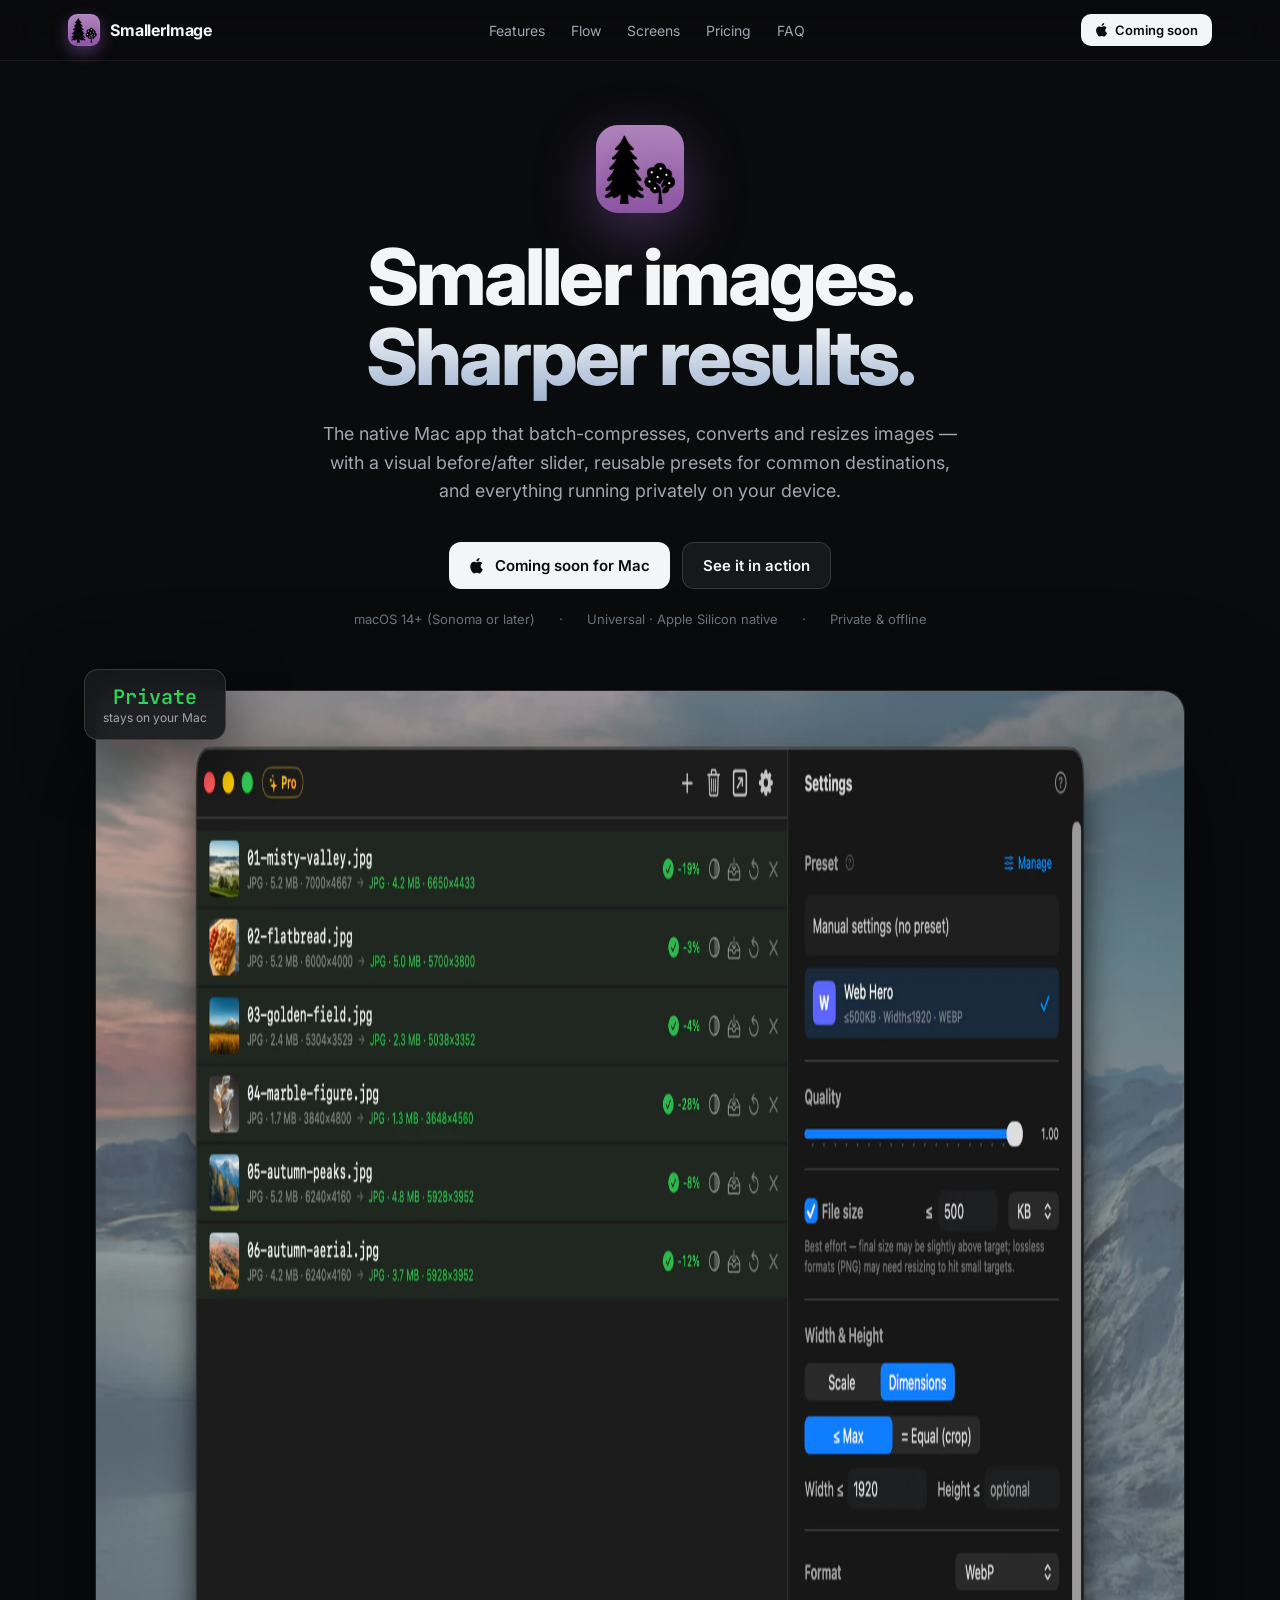
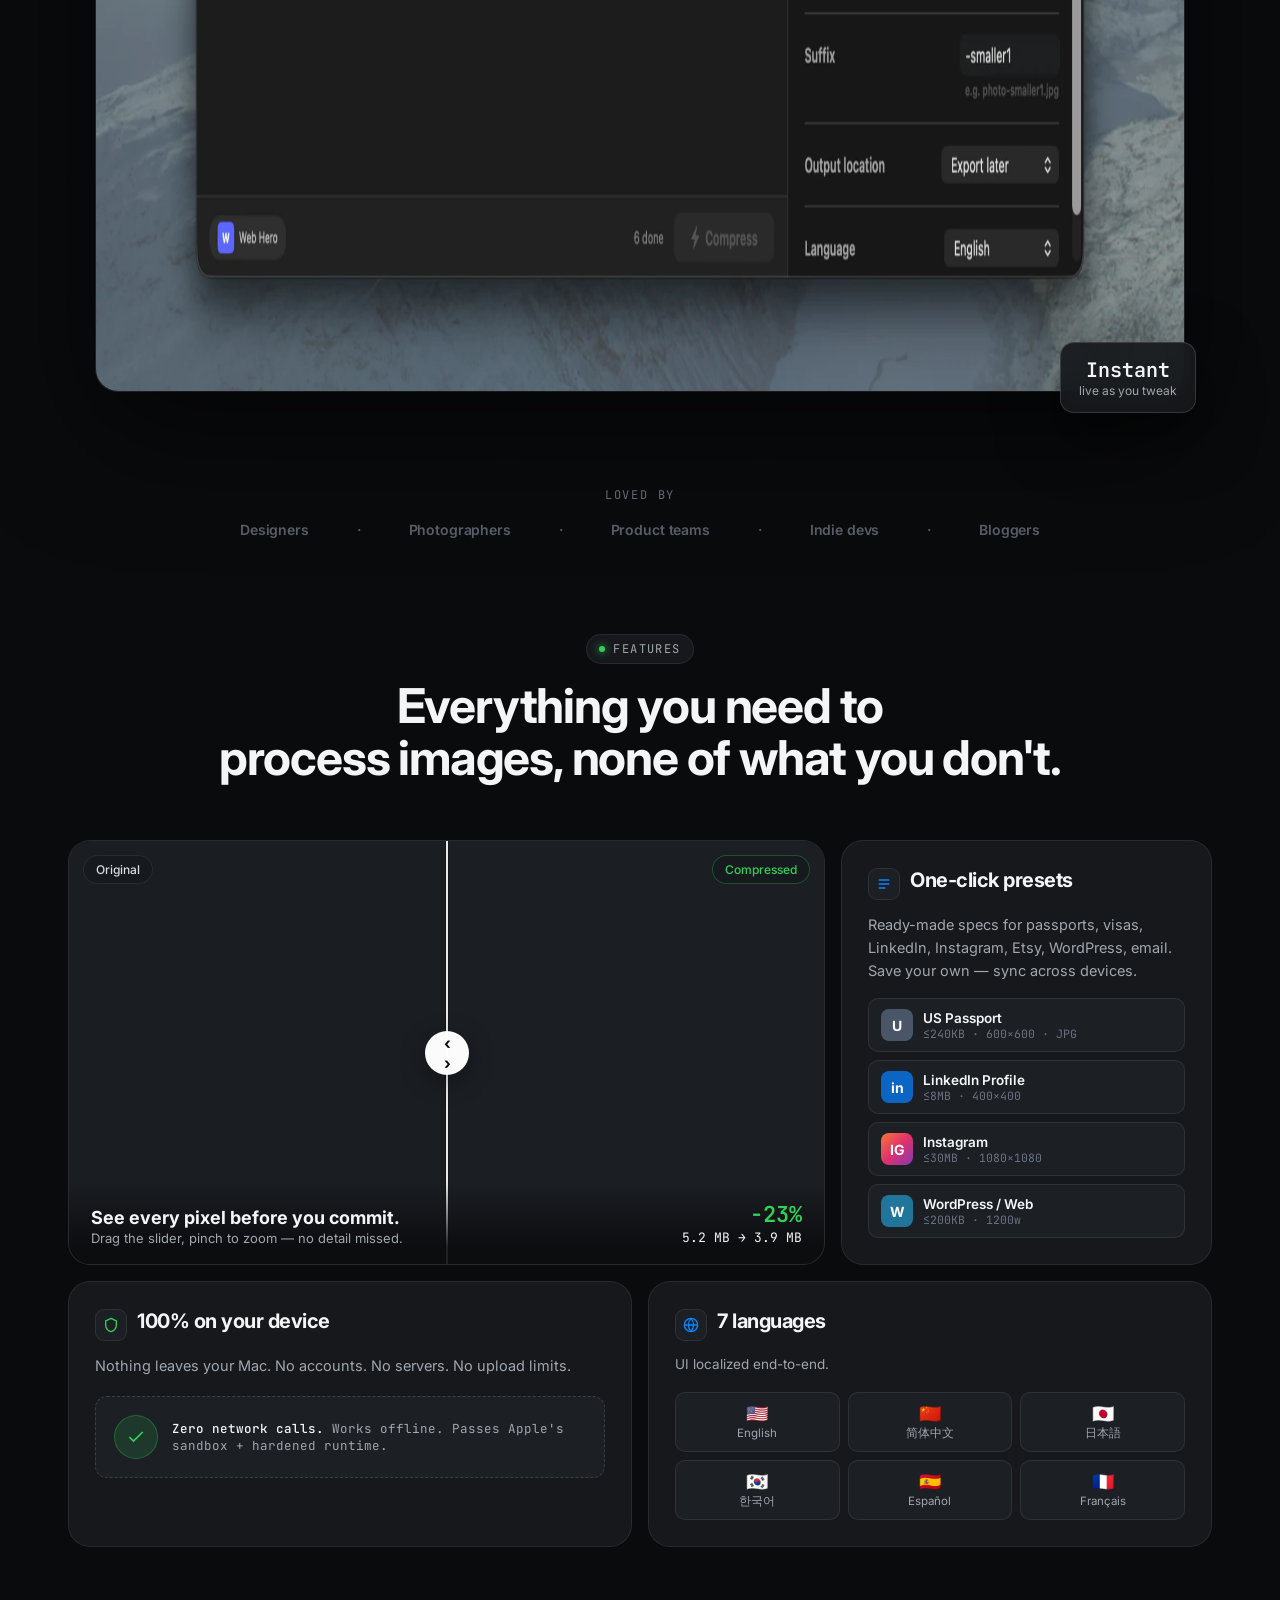
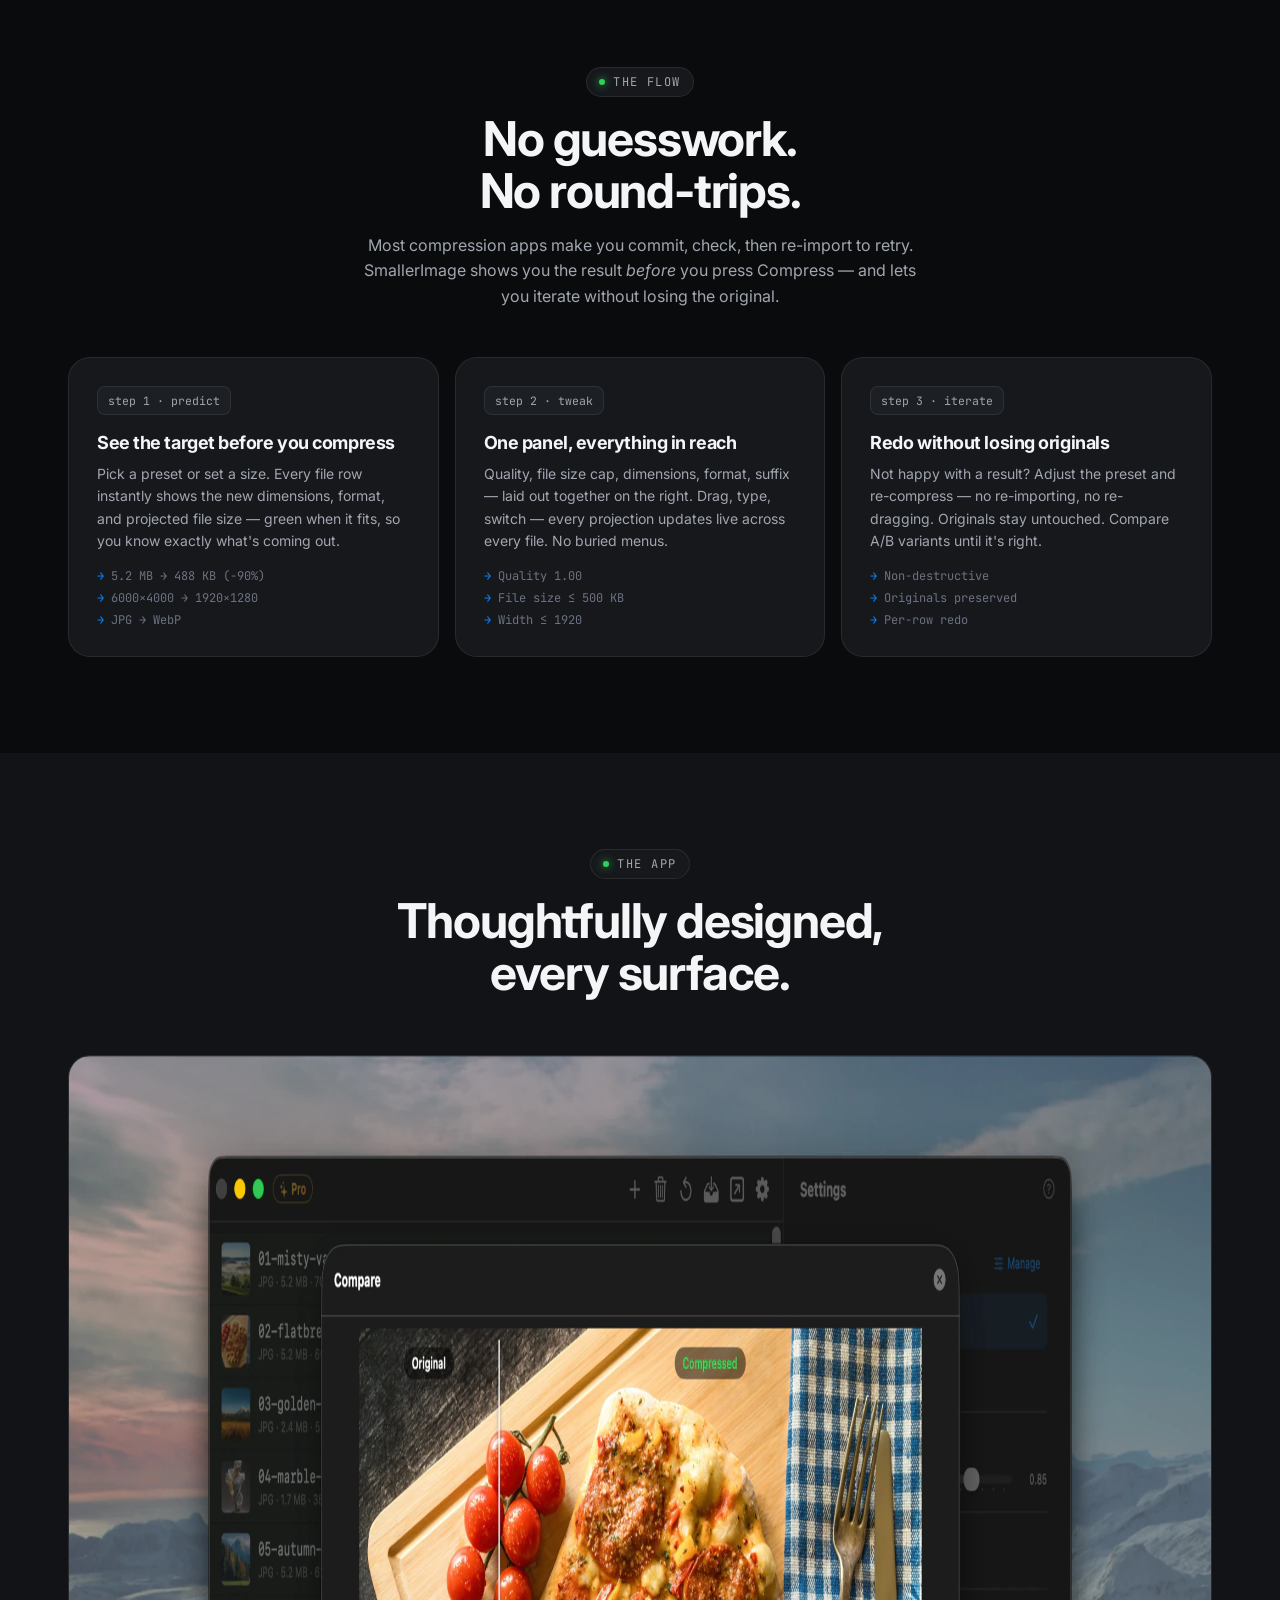
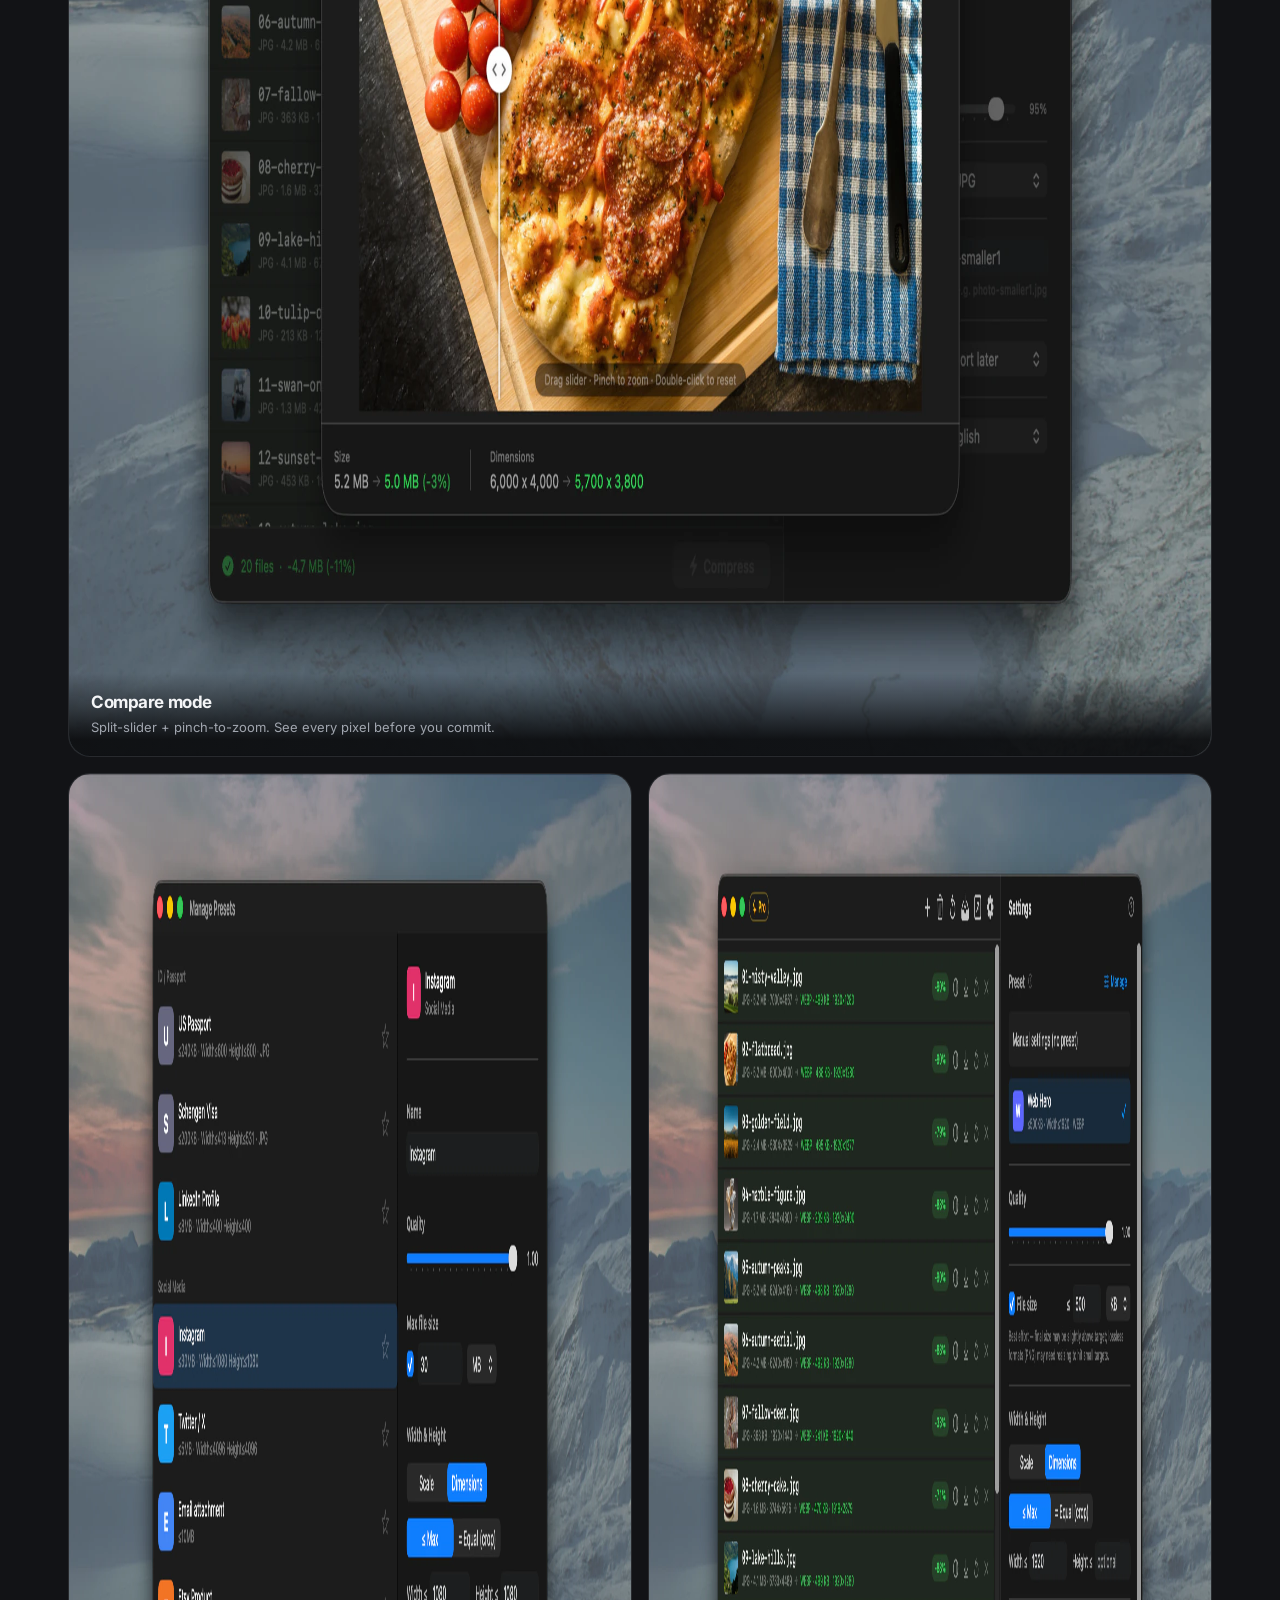
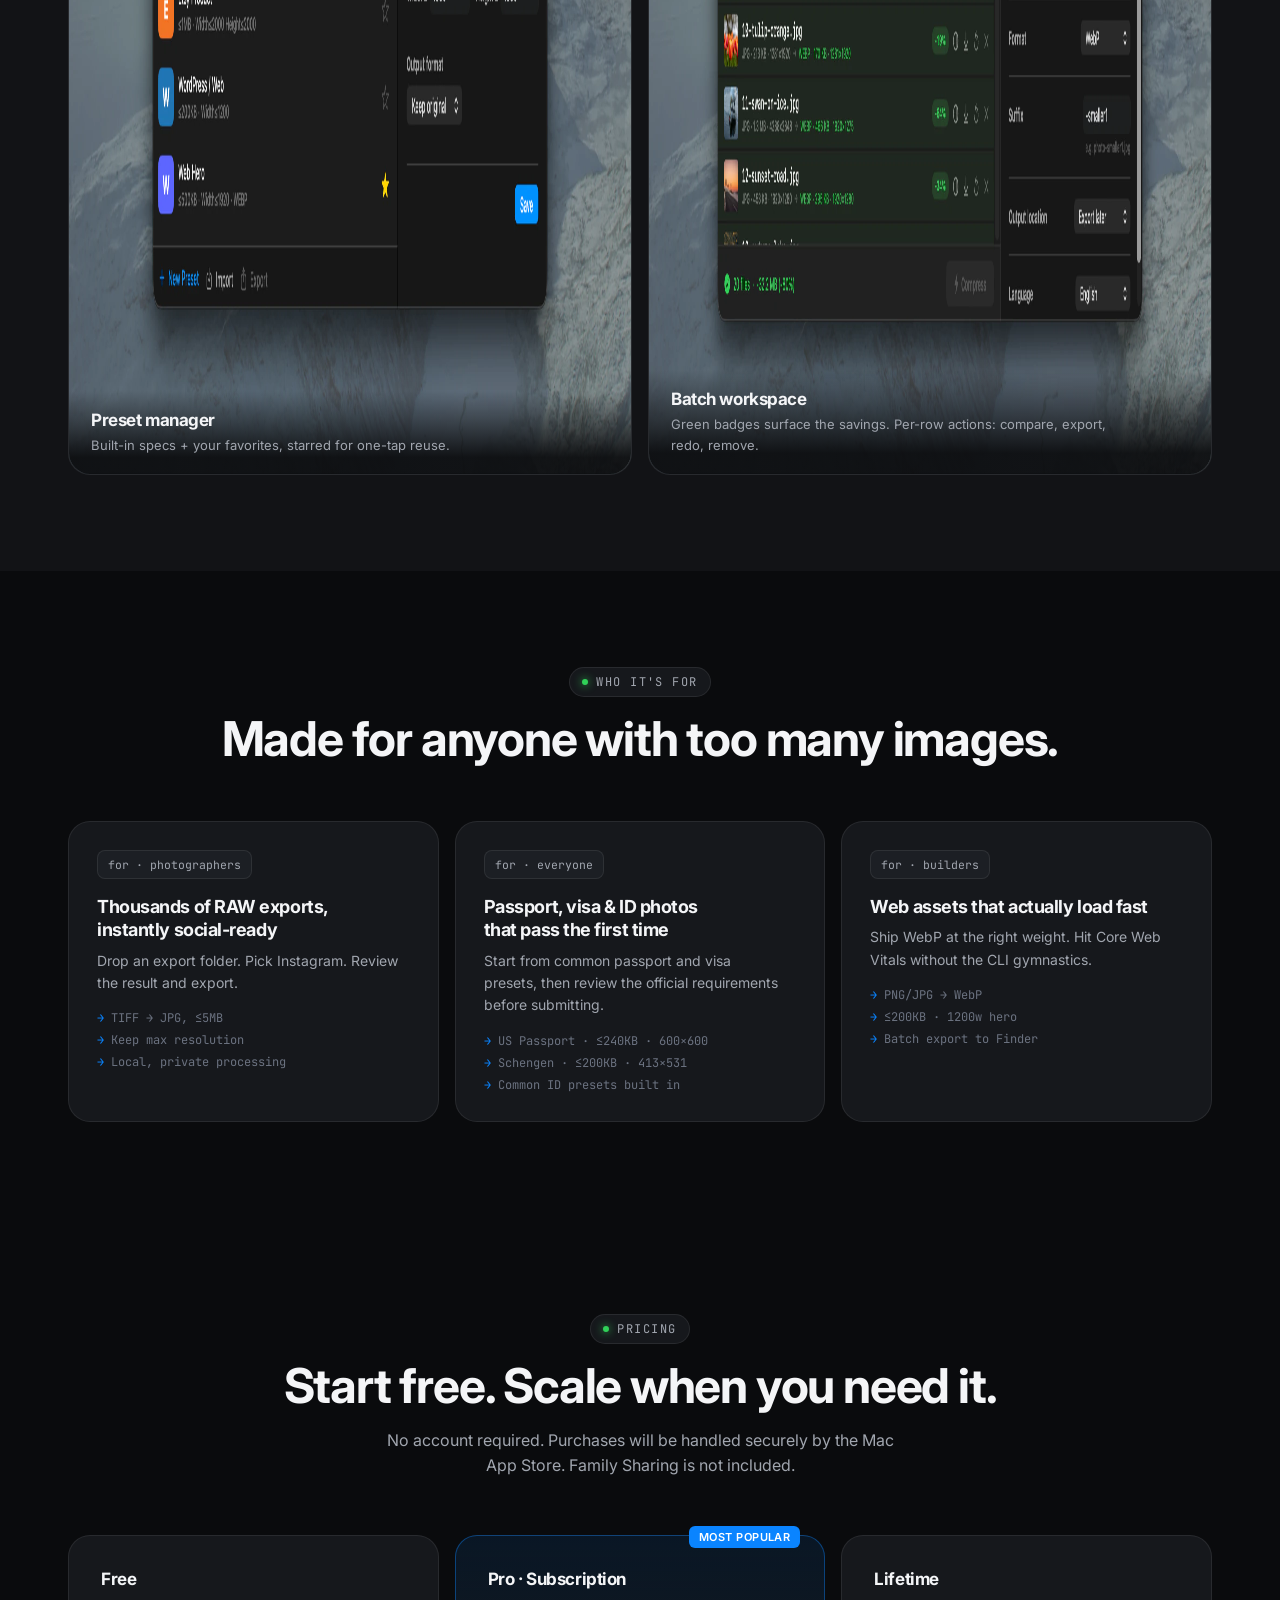
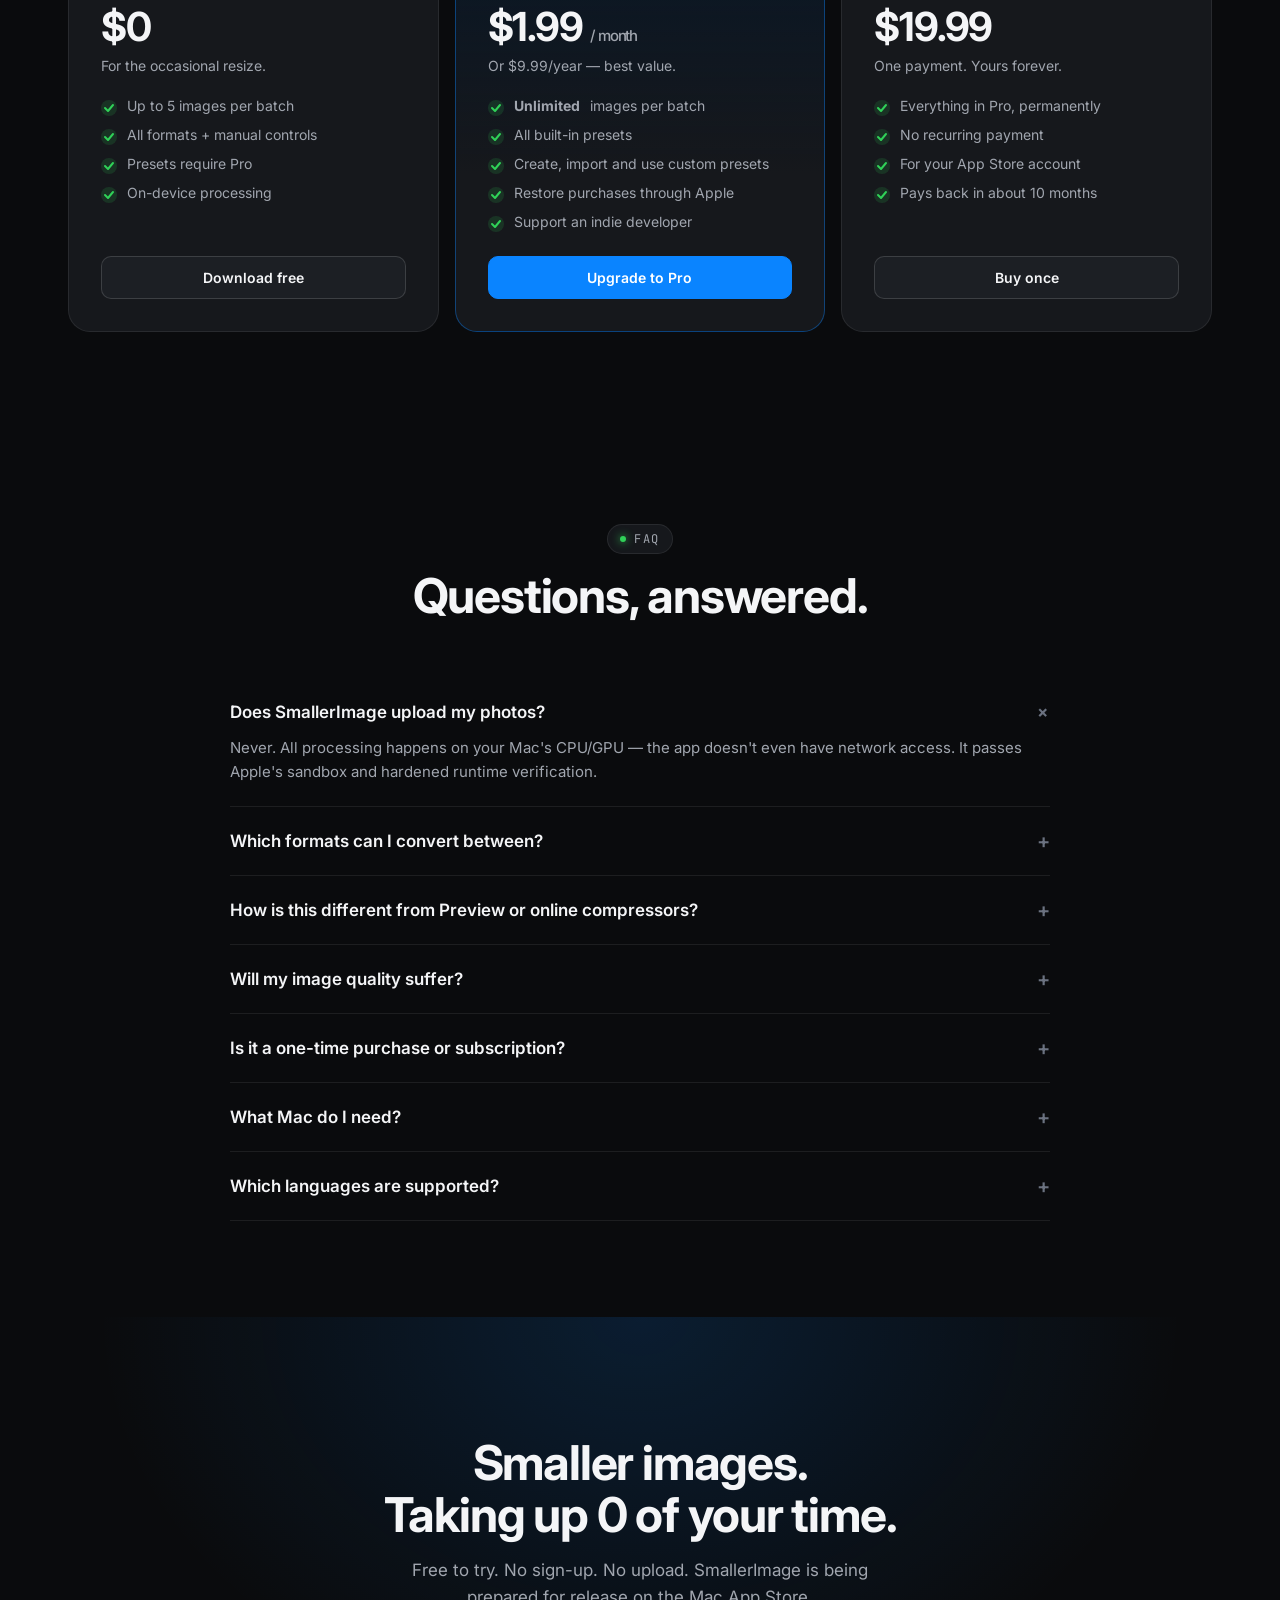
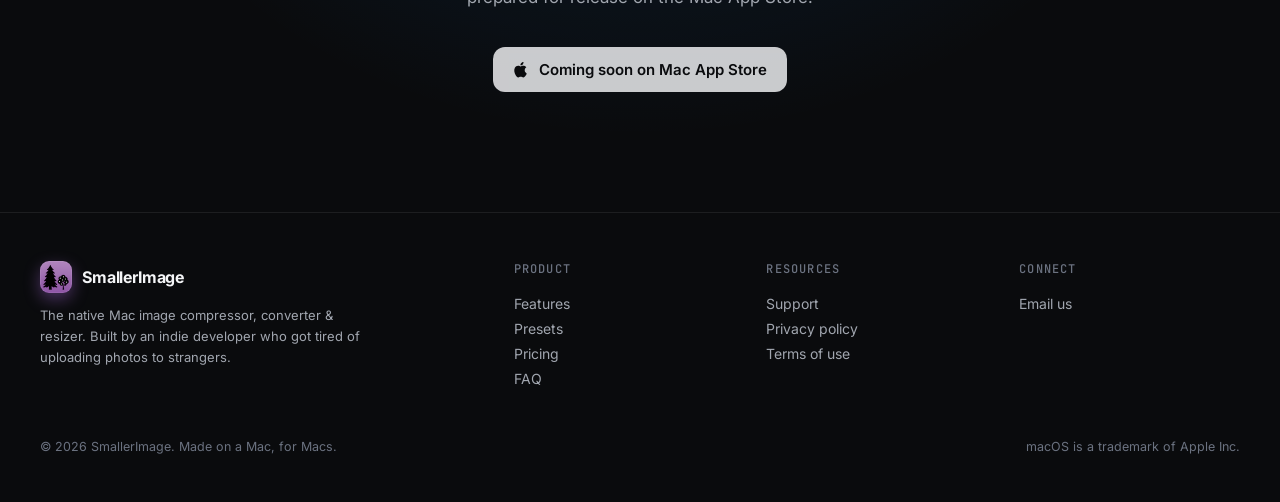
==== commit 8e391556: "Refresh SmallerImage website screenshots" ====
--- a/smaller-images/index.html
+++ b/smaller-images/index.html
@@ -514,7 +514,7 @@
   <div class="hero-stage">
     <div class="hero-glow"></div>
     <div class="hero-window">
-      <img src="./screenshots/hero-web.png" alt="SmallerImage on macOS — main app window">
+      <img src="./screenshots/hero-web.webp" alt="SmallerImage on macOS — main app window" width="2080" height="1300" fetchpriority="high">
     </div>
     <div class="stat-chip pos-tl">
       <div>
@@ -699,21 +699,21 @@
 
     <div class="screens">
       <div class="screen-card wide">
-        <img src="./screenshots/compare-web.png" alt="Compare view showing original and compressed image side by side">
+        <img src="./screenshots/compare-web.webp" alt="Compare view showing original and compressed image side by side" width="2080" height="1300" loading="lazy" decoding="async">
         <div class="screen-meta">
           <h3>Compare mode</h3>
           <p>Split-slider + pinch-to-zoom. See every pixel before you commit.</p>
         </div>
       </div>
       <div class="screen-card">
-        <img src="./screenshots/preset-web.png" alt="Preset manager for ID photos, social media and web">
+        <img src="./screenshots/preset-web.webp" alt="Preset manager for ID photos, social media and web" width="2080" height="1300" loading="lazy" decoding="async">
         <div class="screen-meta">
           <h3>Preset manager</h3>
           <p>Built-in specs + your favorites, starred for one-tap reuse.</p>
         </div>
       </div>
       <div class="screen-card">
-        <img src="./screenshots/batch-web.png" alt="Batch processing view with green compression badges">
+        <img src="./screenshots/batch-web.webp" alt="Batch processing view with green compression badges" width="2080" height="1300" loading="lazy" decoding="async">
         <div class="screen-meta">
           <h3>Batch workspace</h3>
           <p>Green badges surface the savings. Per-row actions: compare, export, redo, remove.</p>
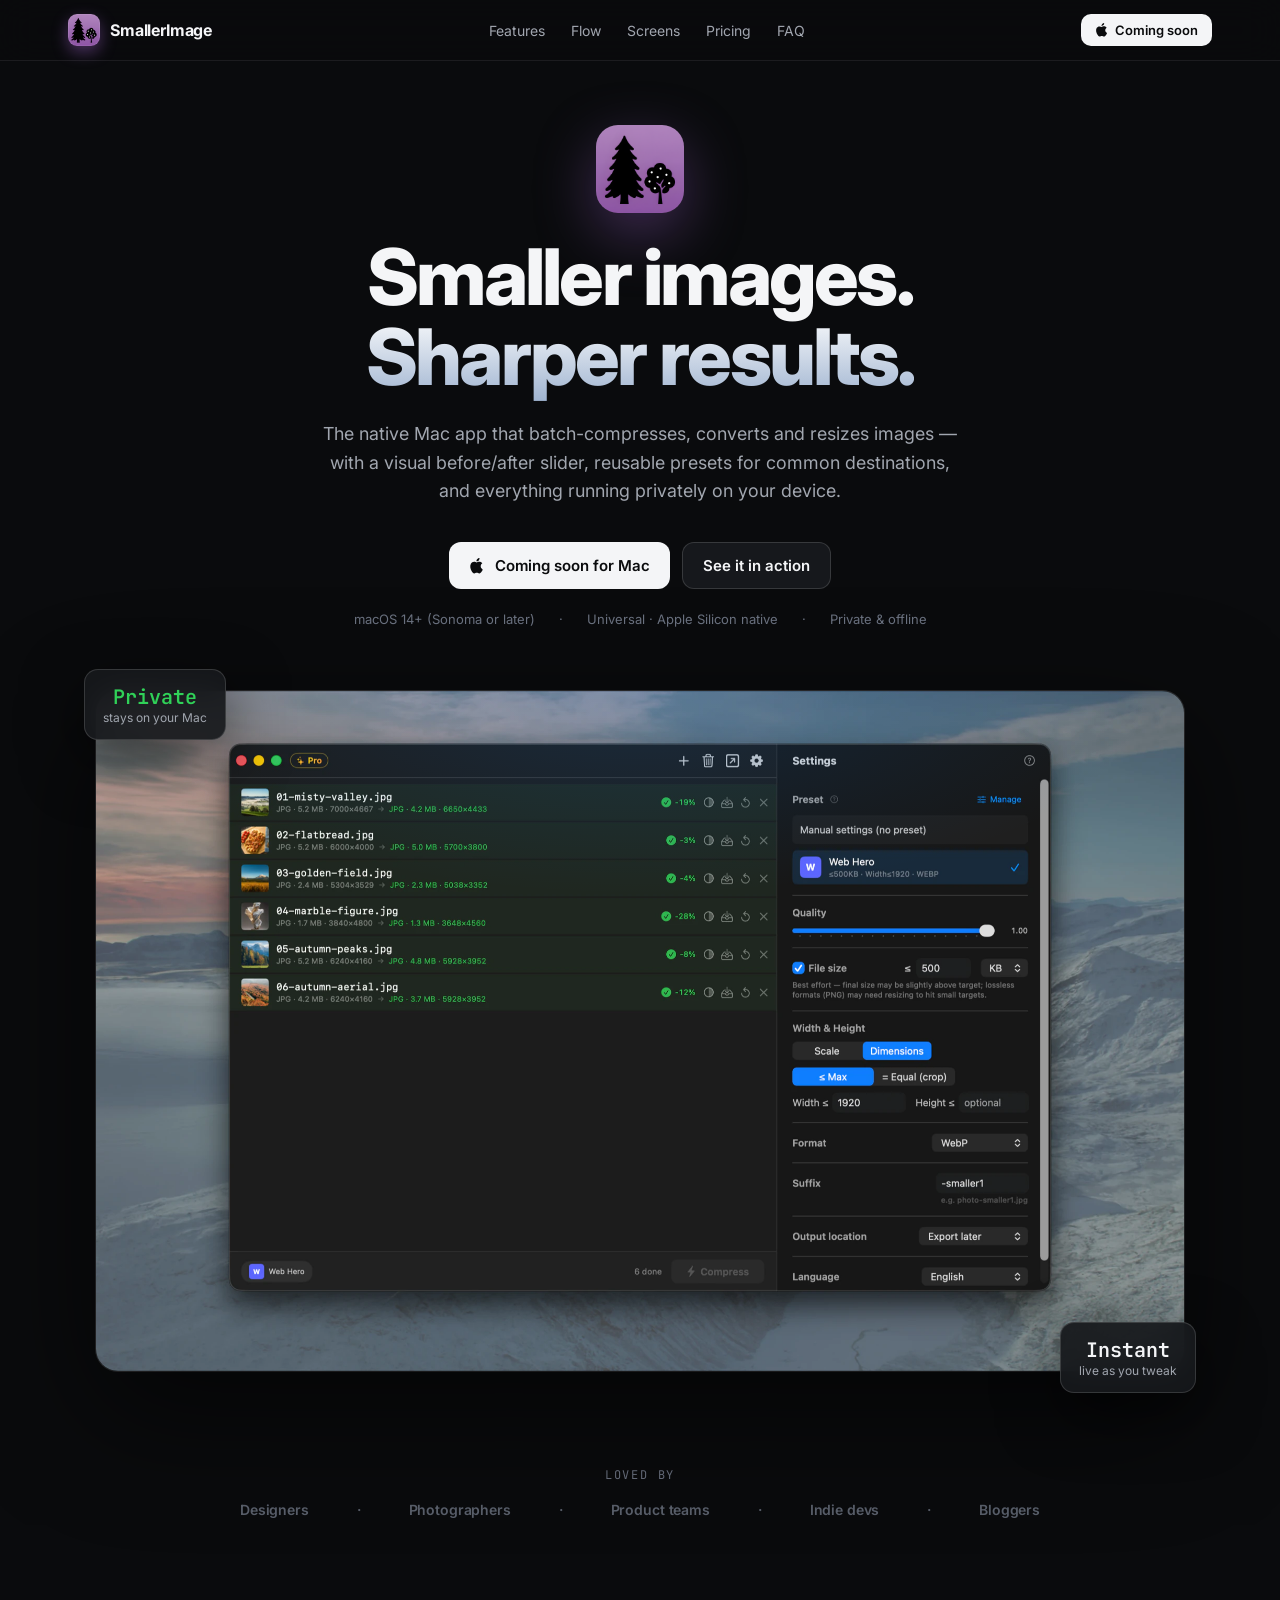
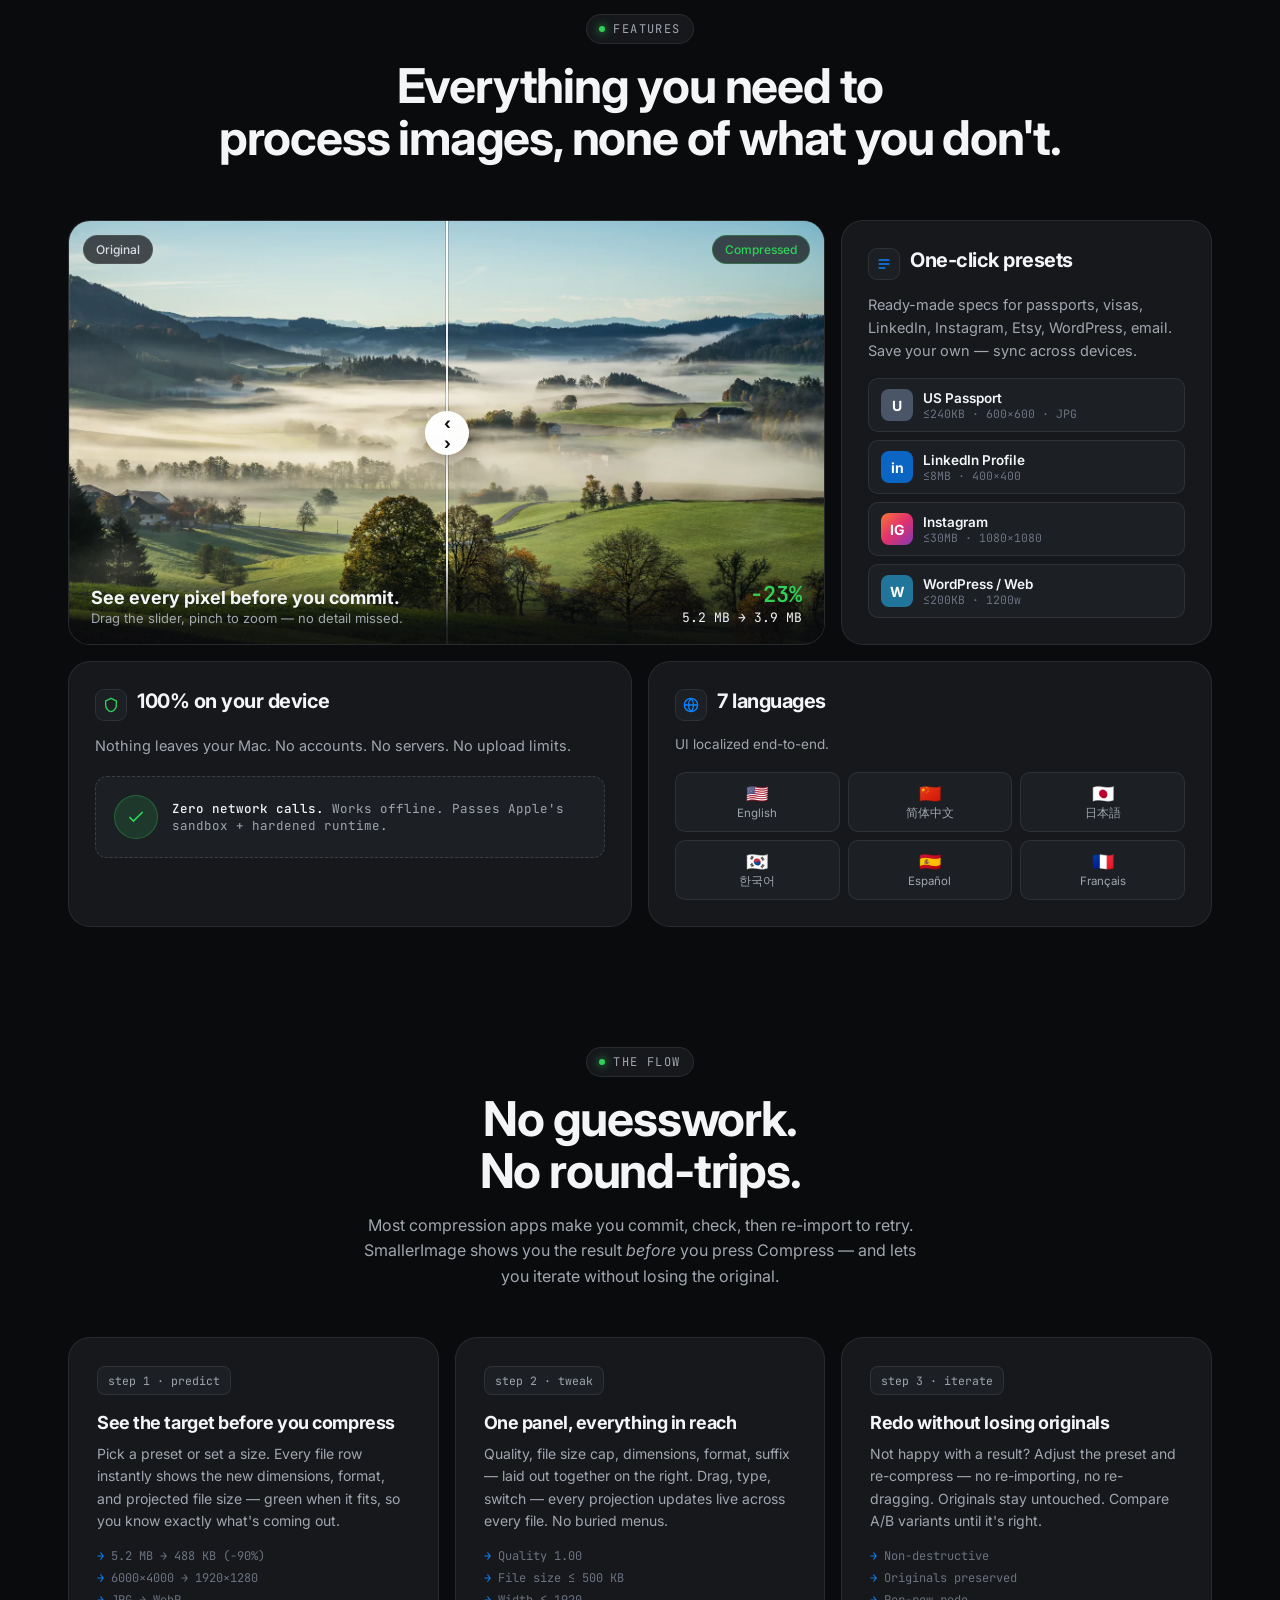
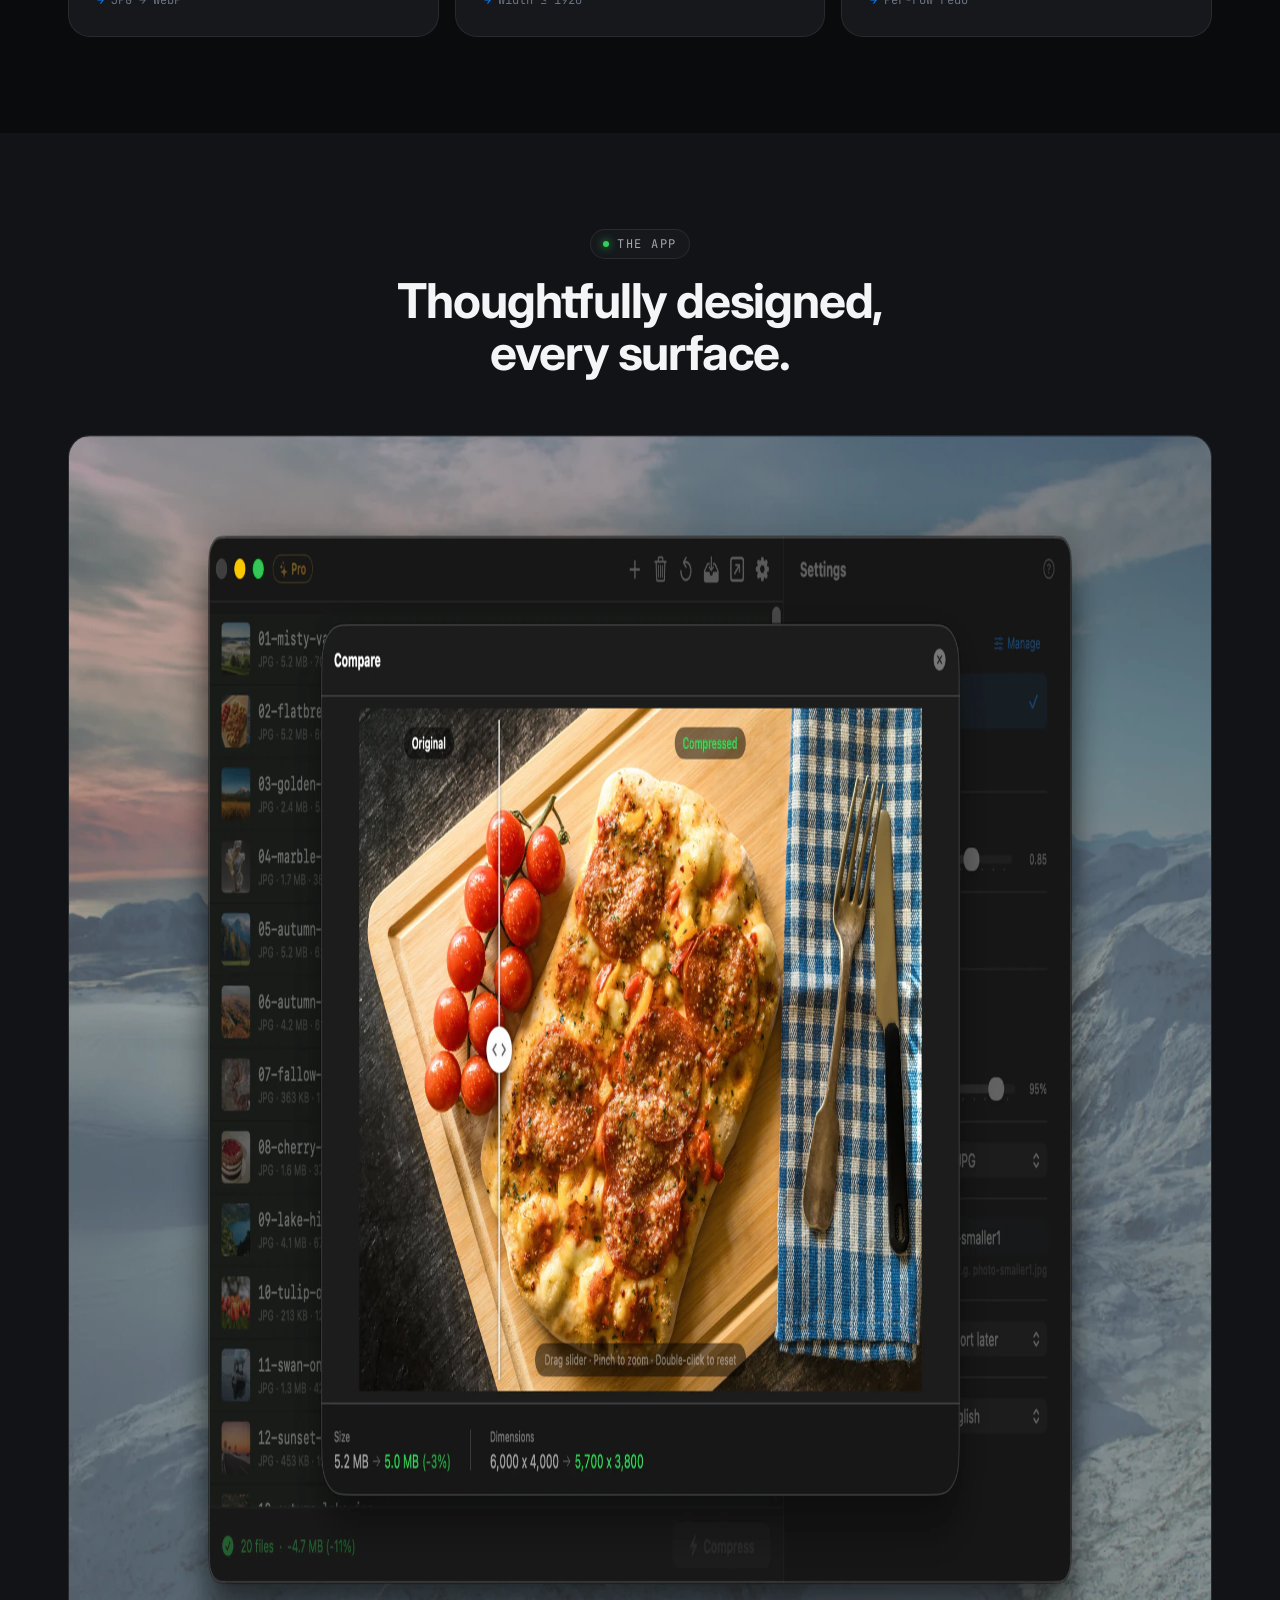
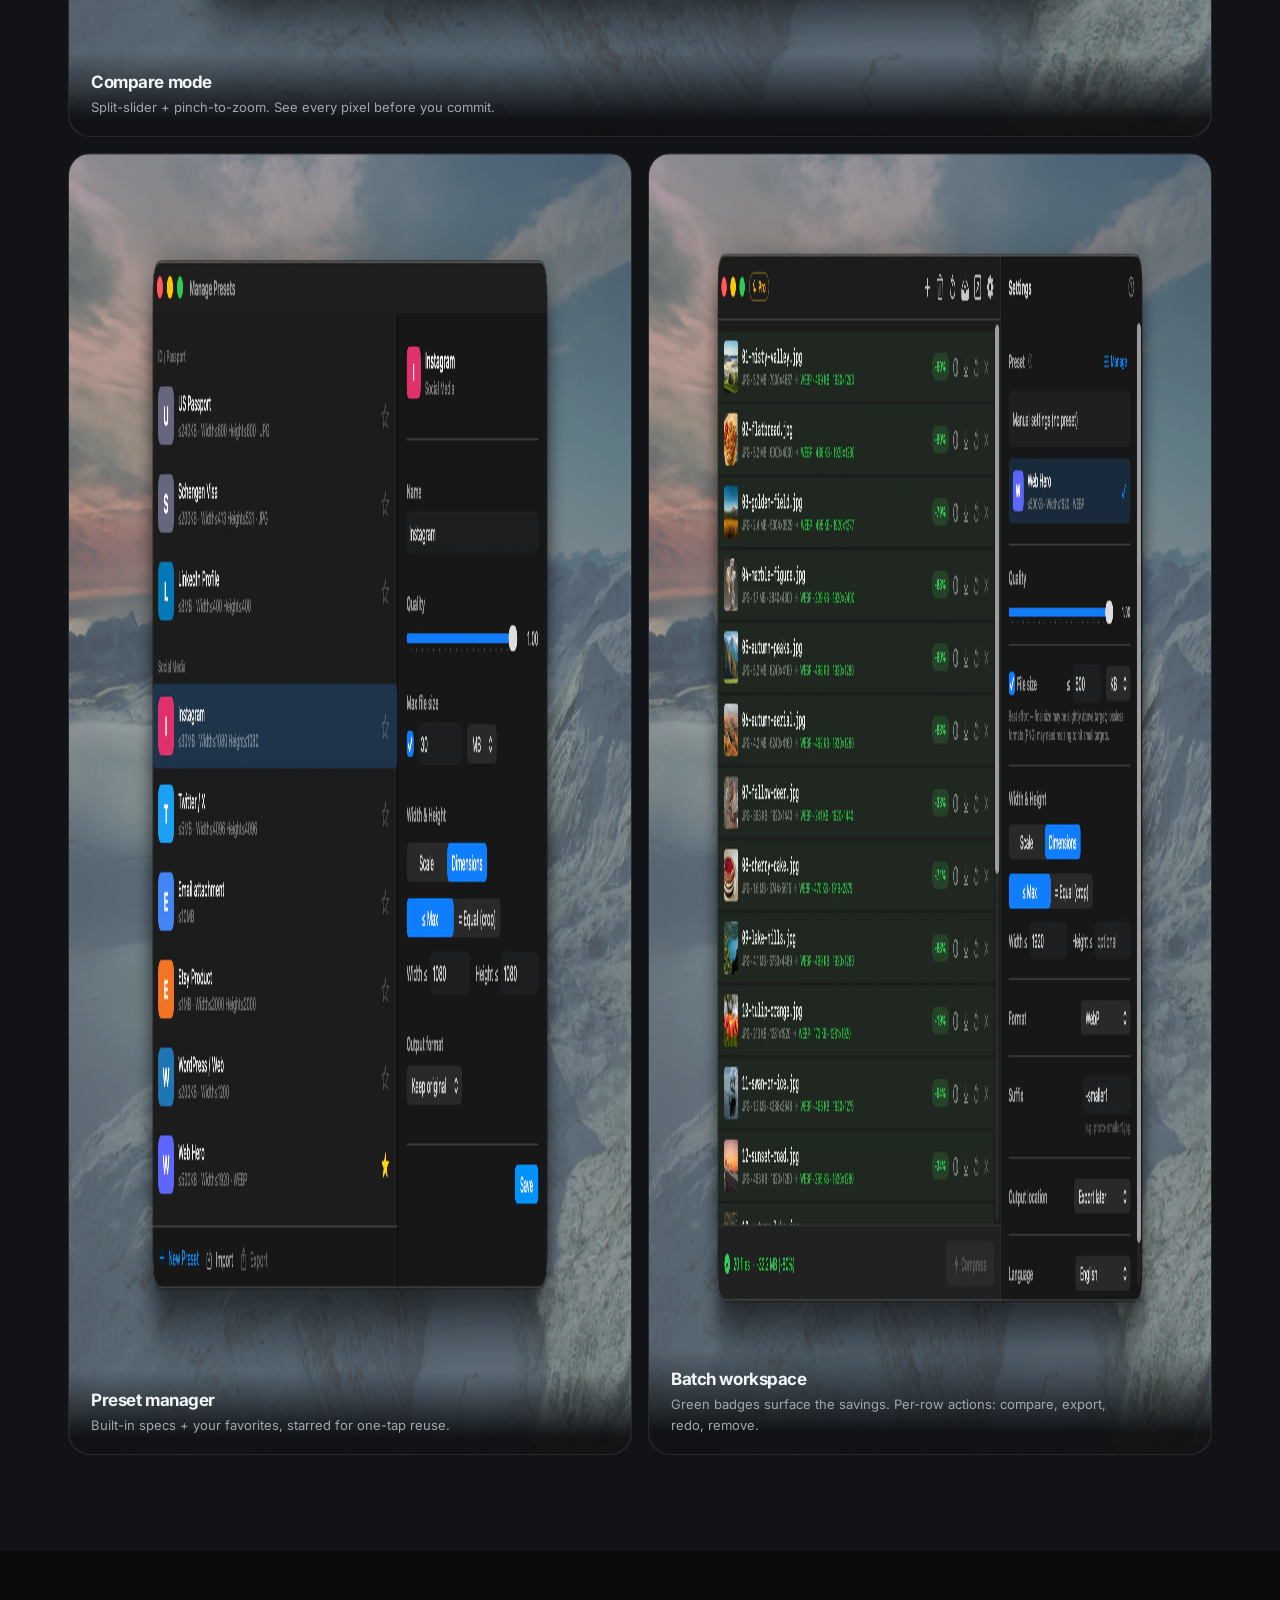
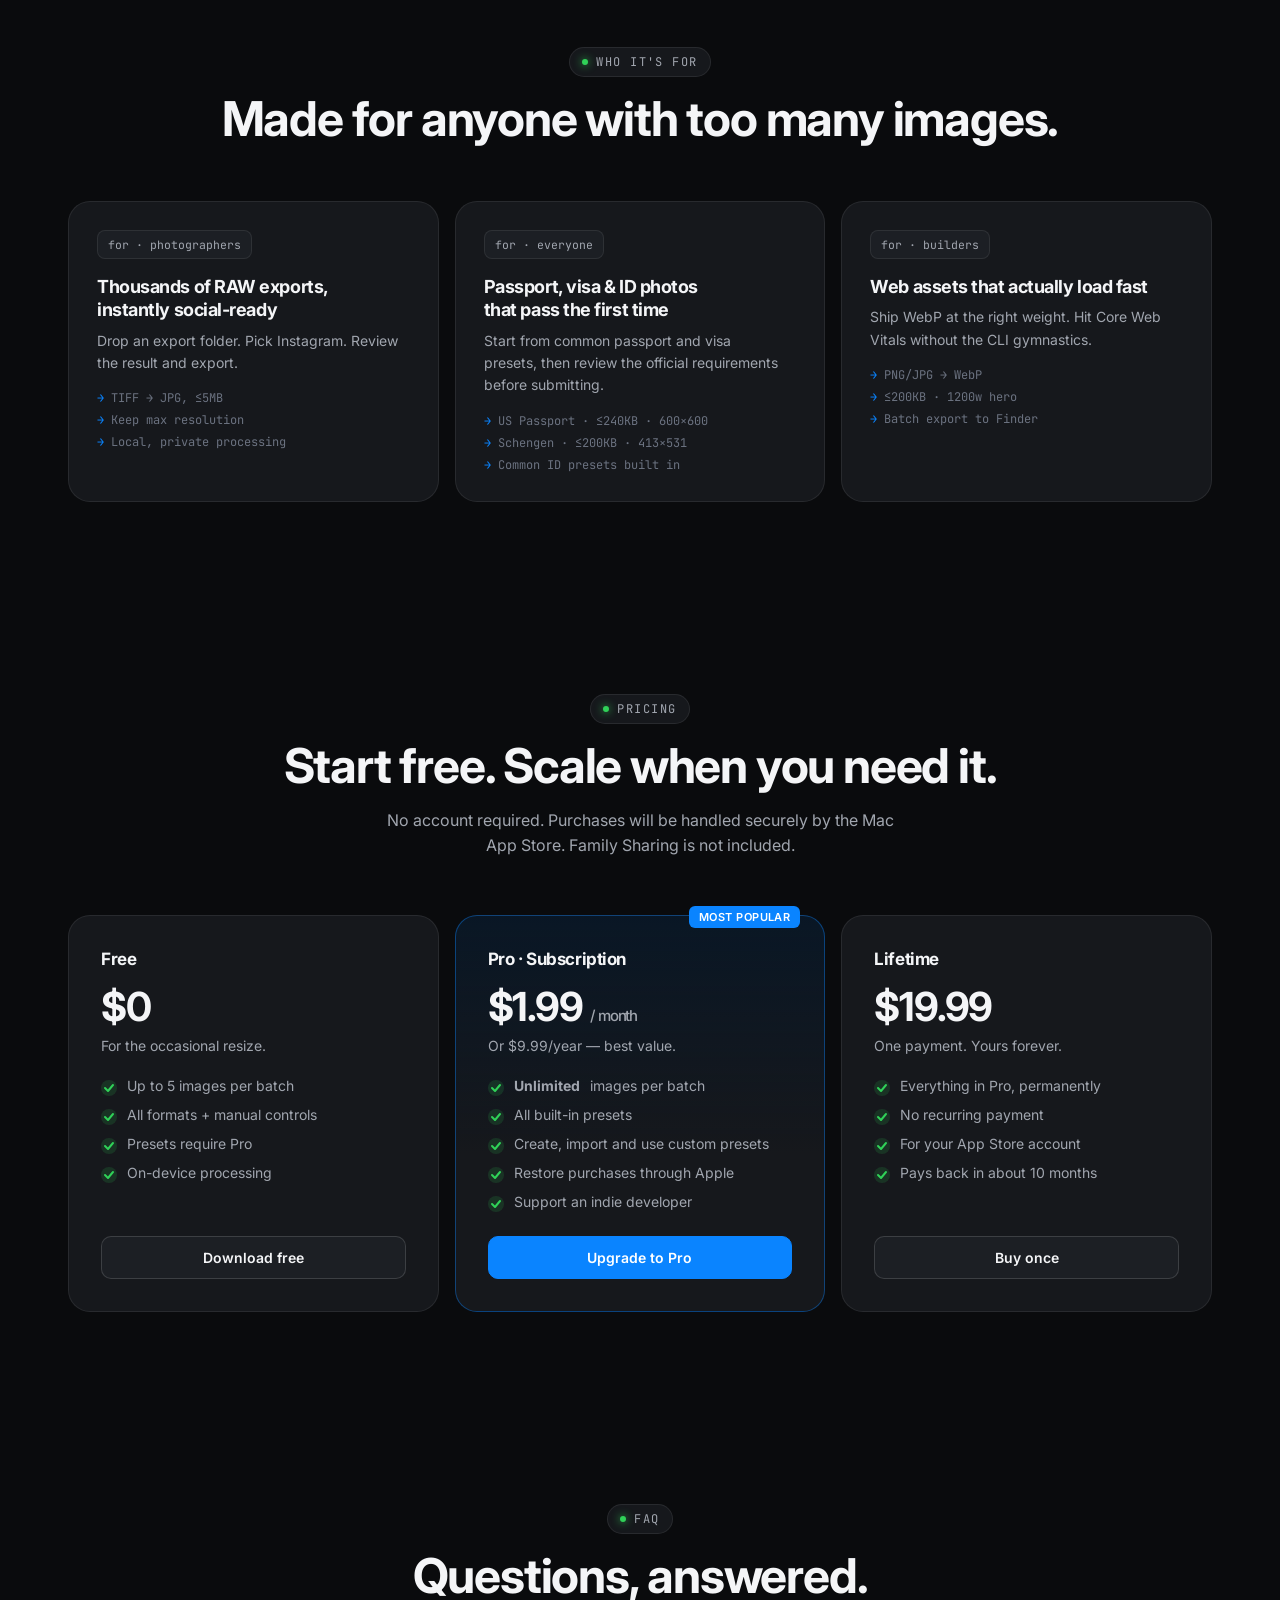
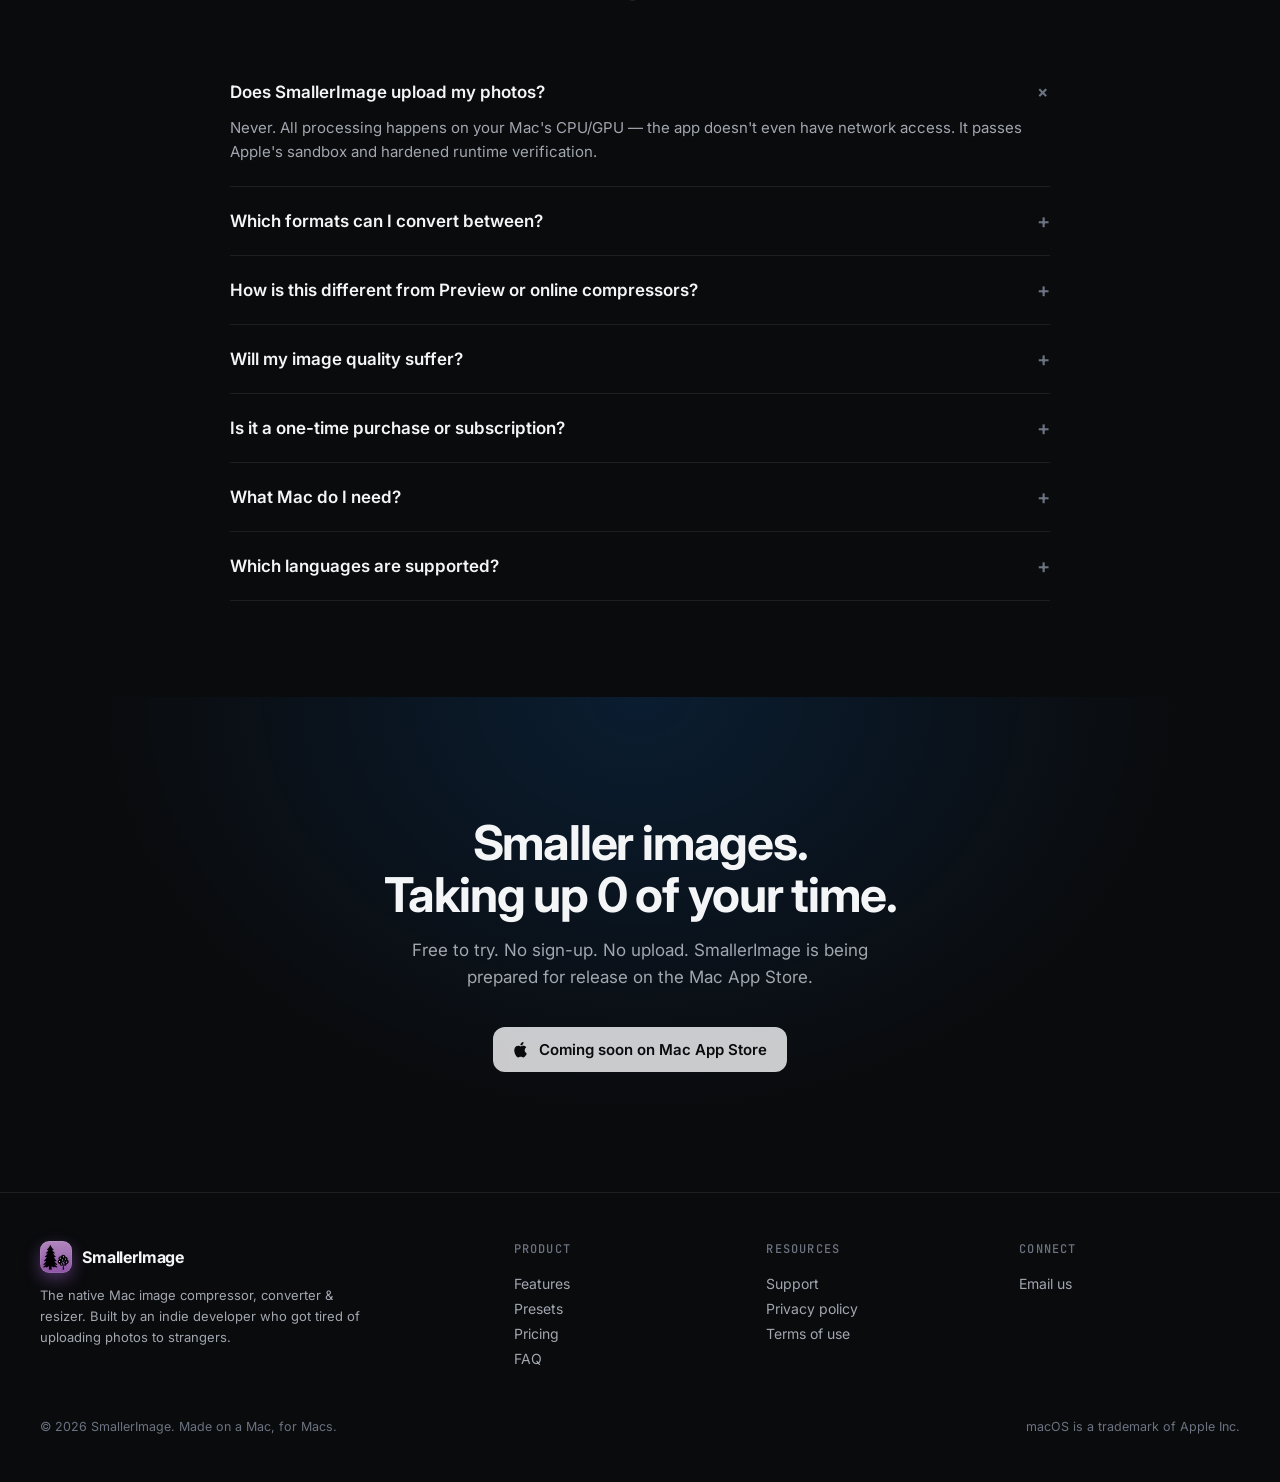
==== commit 105a450e: "Fix SmallerImage hero sizing and optimize comparison image" ====
--- a/smaller-images/index.html
+++ b/smaller-images/index.html
@@ -143,10 +143,7 @@
   background: radial-gradient(ellipse 80% 50% at 50% 0%, rgba(10,132,255,0.15), transparent 60%);
 }
 .hero-window img{
-  width: 100%; display:block;
-  /* Light scale to crop excess wallpaper without clipping the macOS title bar. */
-  transform: scale(1.08);
-  transform-origin: center center;
+  width: 100%; height: auto; display:block;
 }
 
 .hero-glow{
@@ -550,8 +547,8 @@
 
     <article class="card f-compare" id="compare">
       <div class="compare-inner">
-        <div class="compare-img before" style="background-image: url('./examples/mist-and-far-trees.jpg')"></div>
-        <div class="compare-img after" style="background-image: url('./examples/mist-and-far-trees.jpg')"></div>
+        <div class="compare-img before" style="background-image: url('./examples/mist-and-far-trees.webp')"></div>
+        <div class="compare-img after" style="background-image: url('./examples/mist-and-far-trees.webp')"></div>
         <div class="compare-handle"></div>
         <div class="compare-label l">Original</div>
         <div class="compare-label r">Compressed</div>
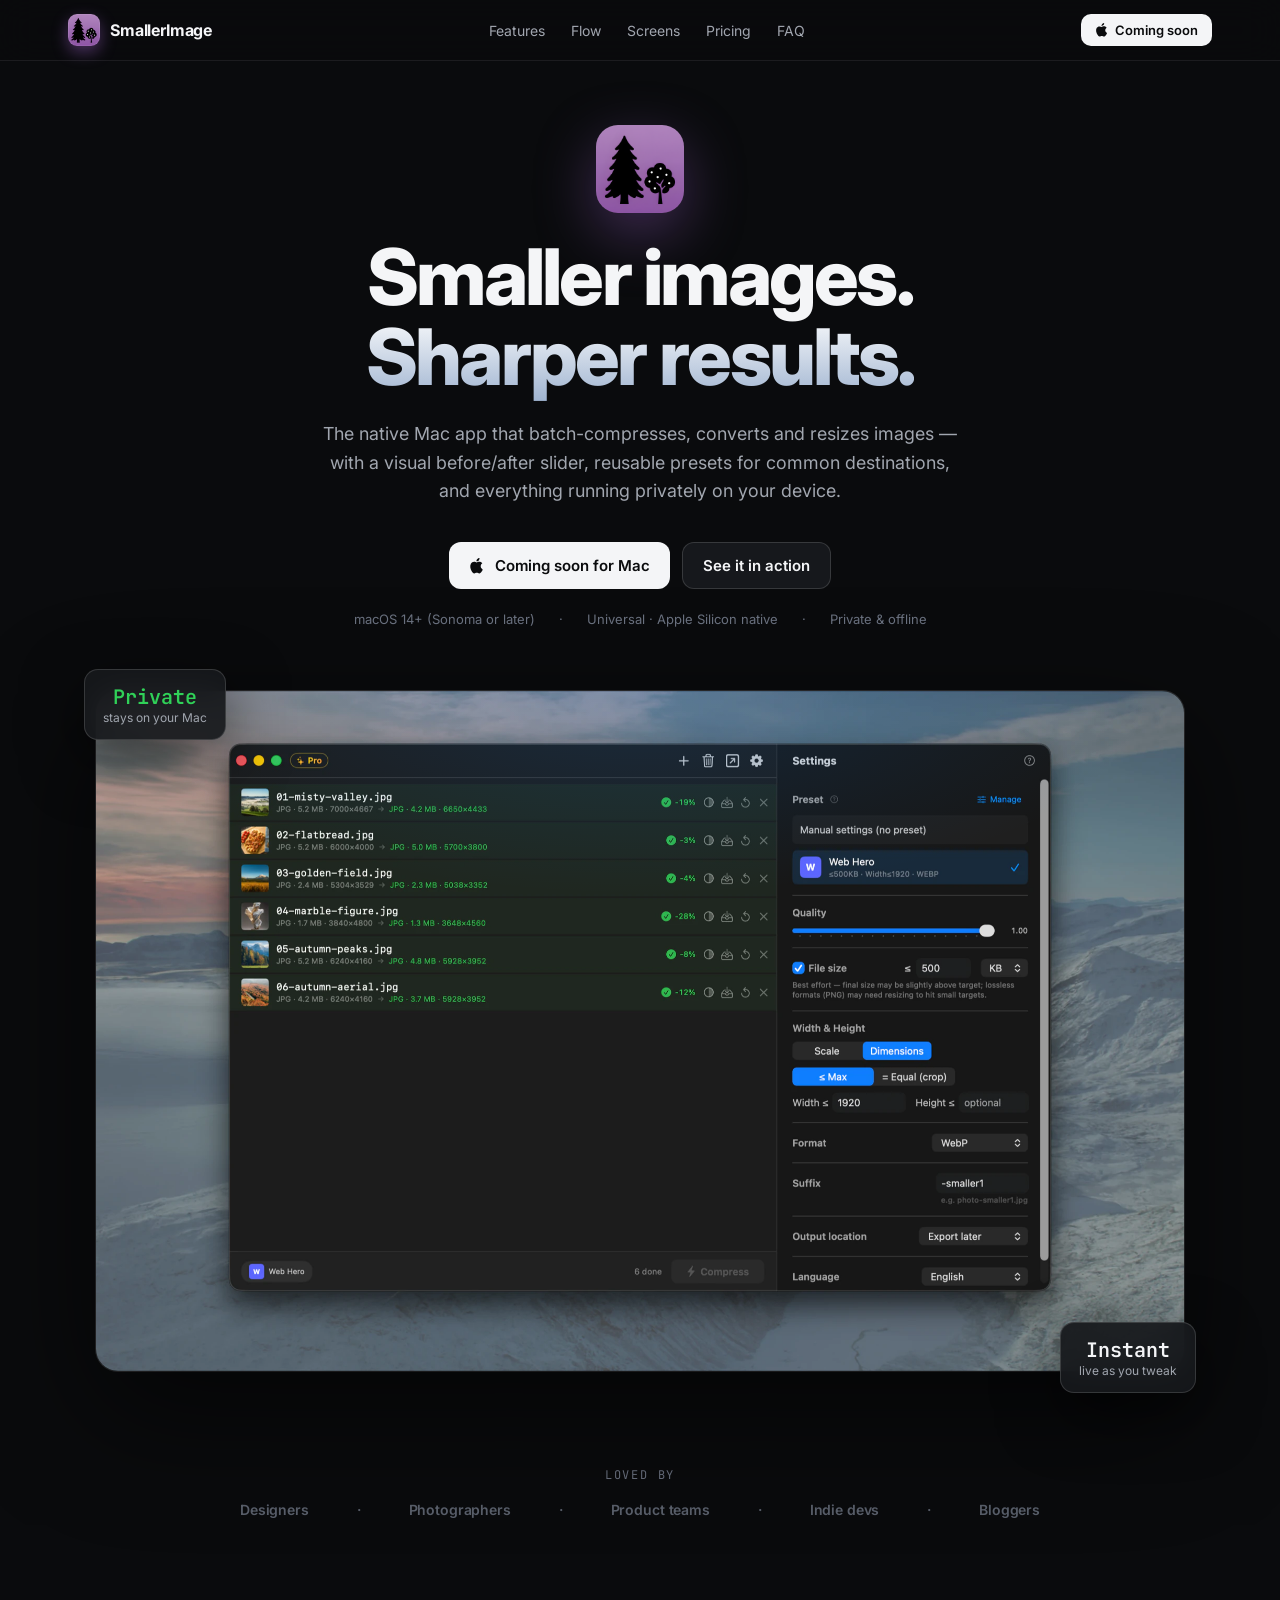
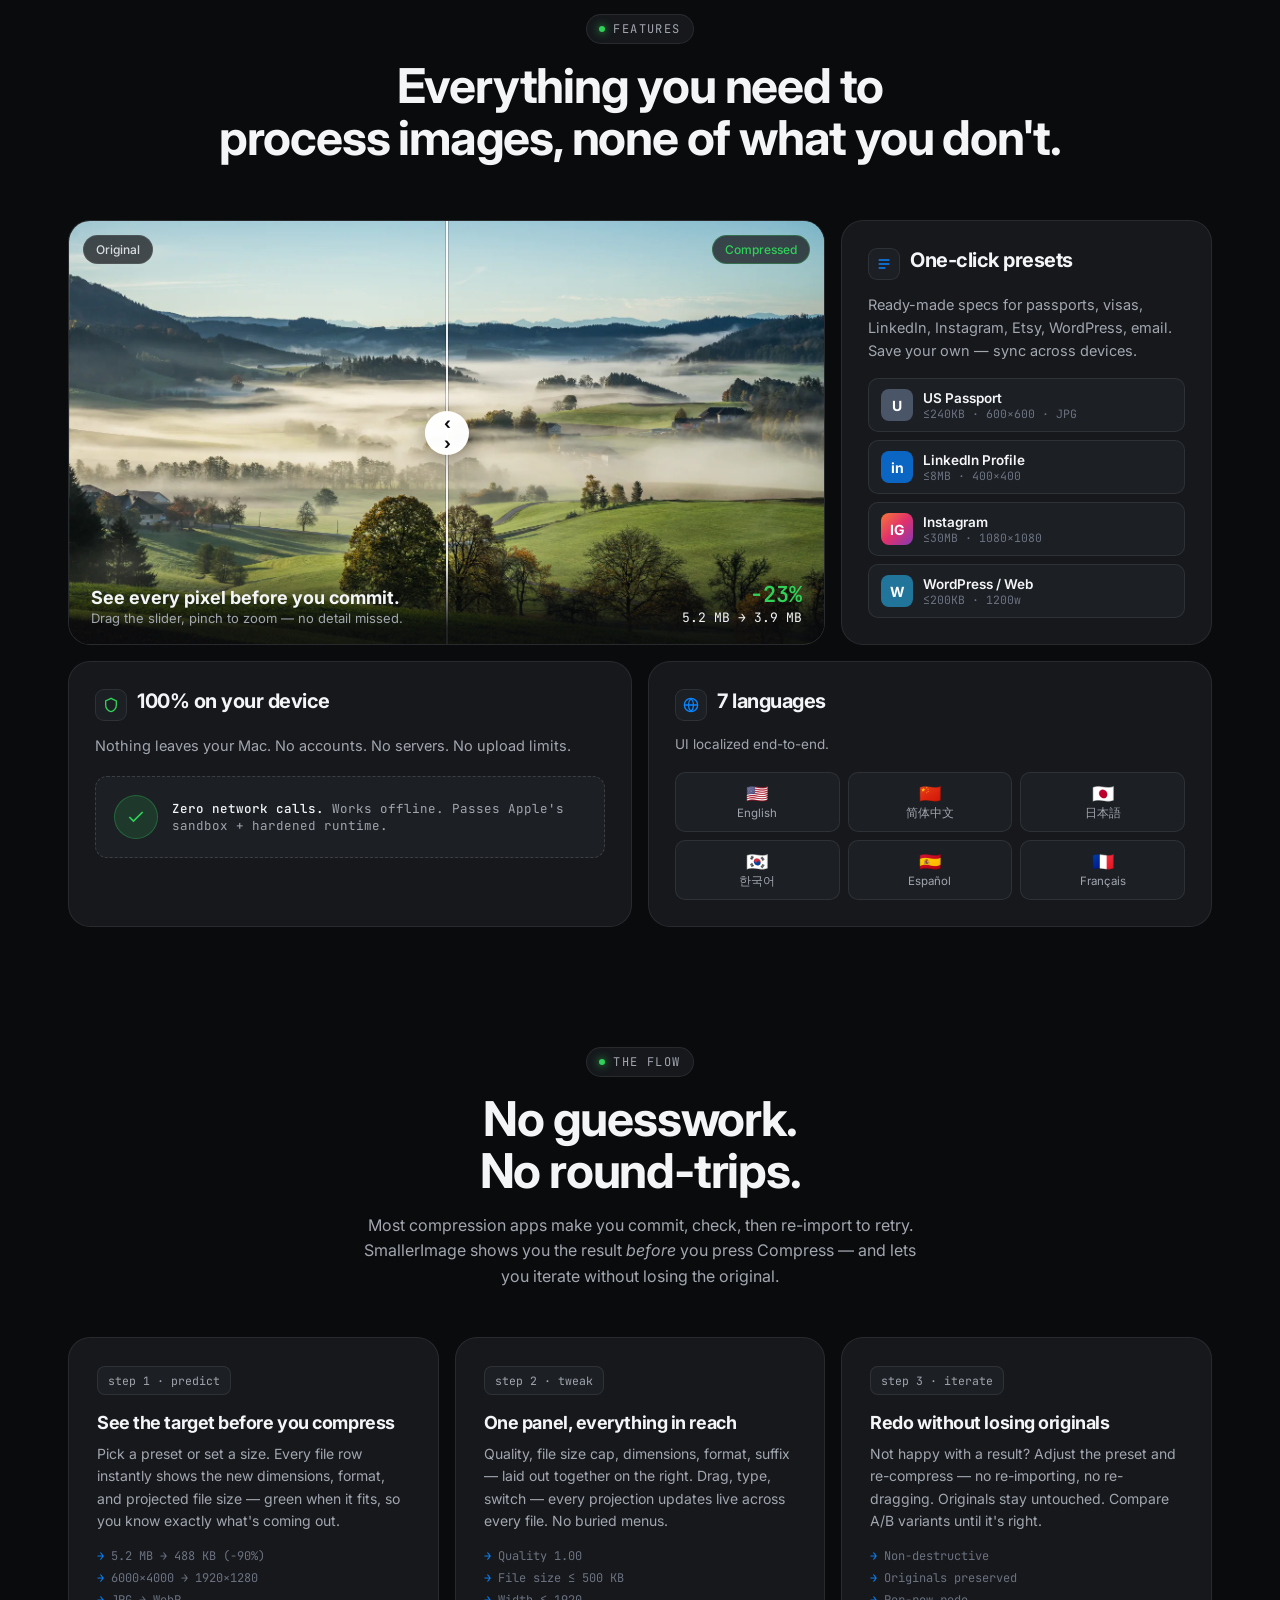
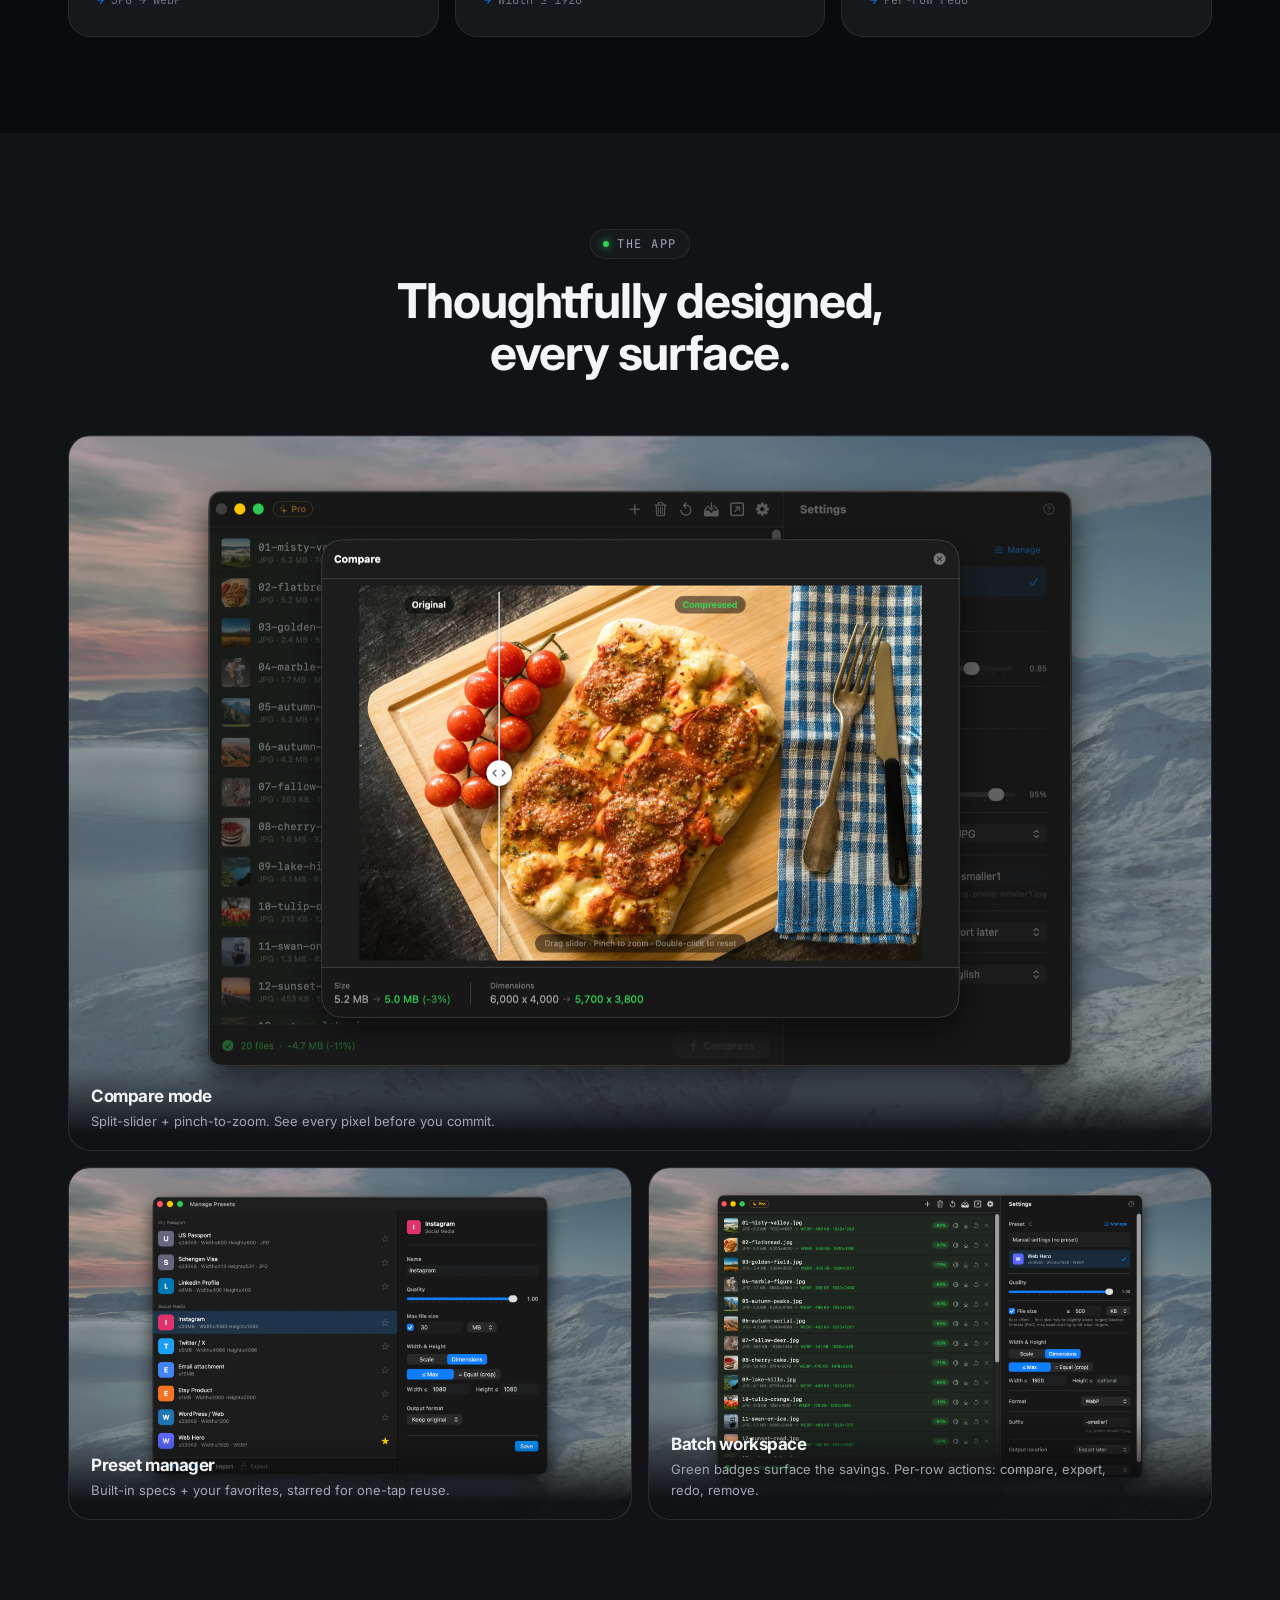
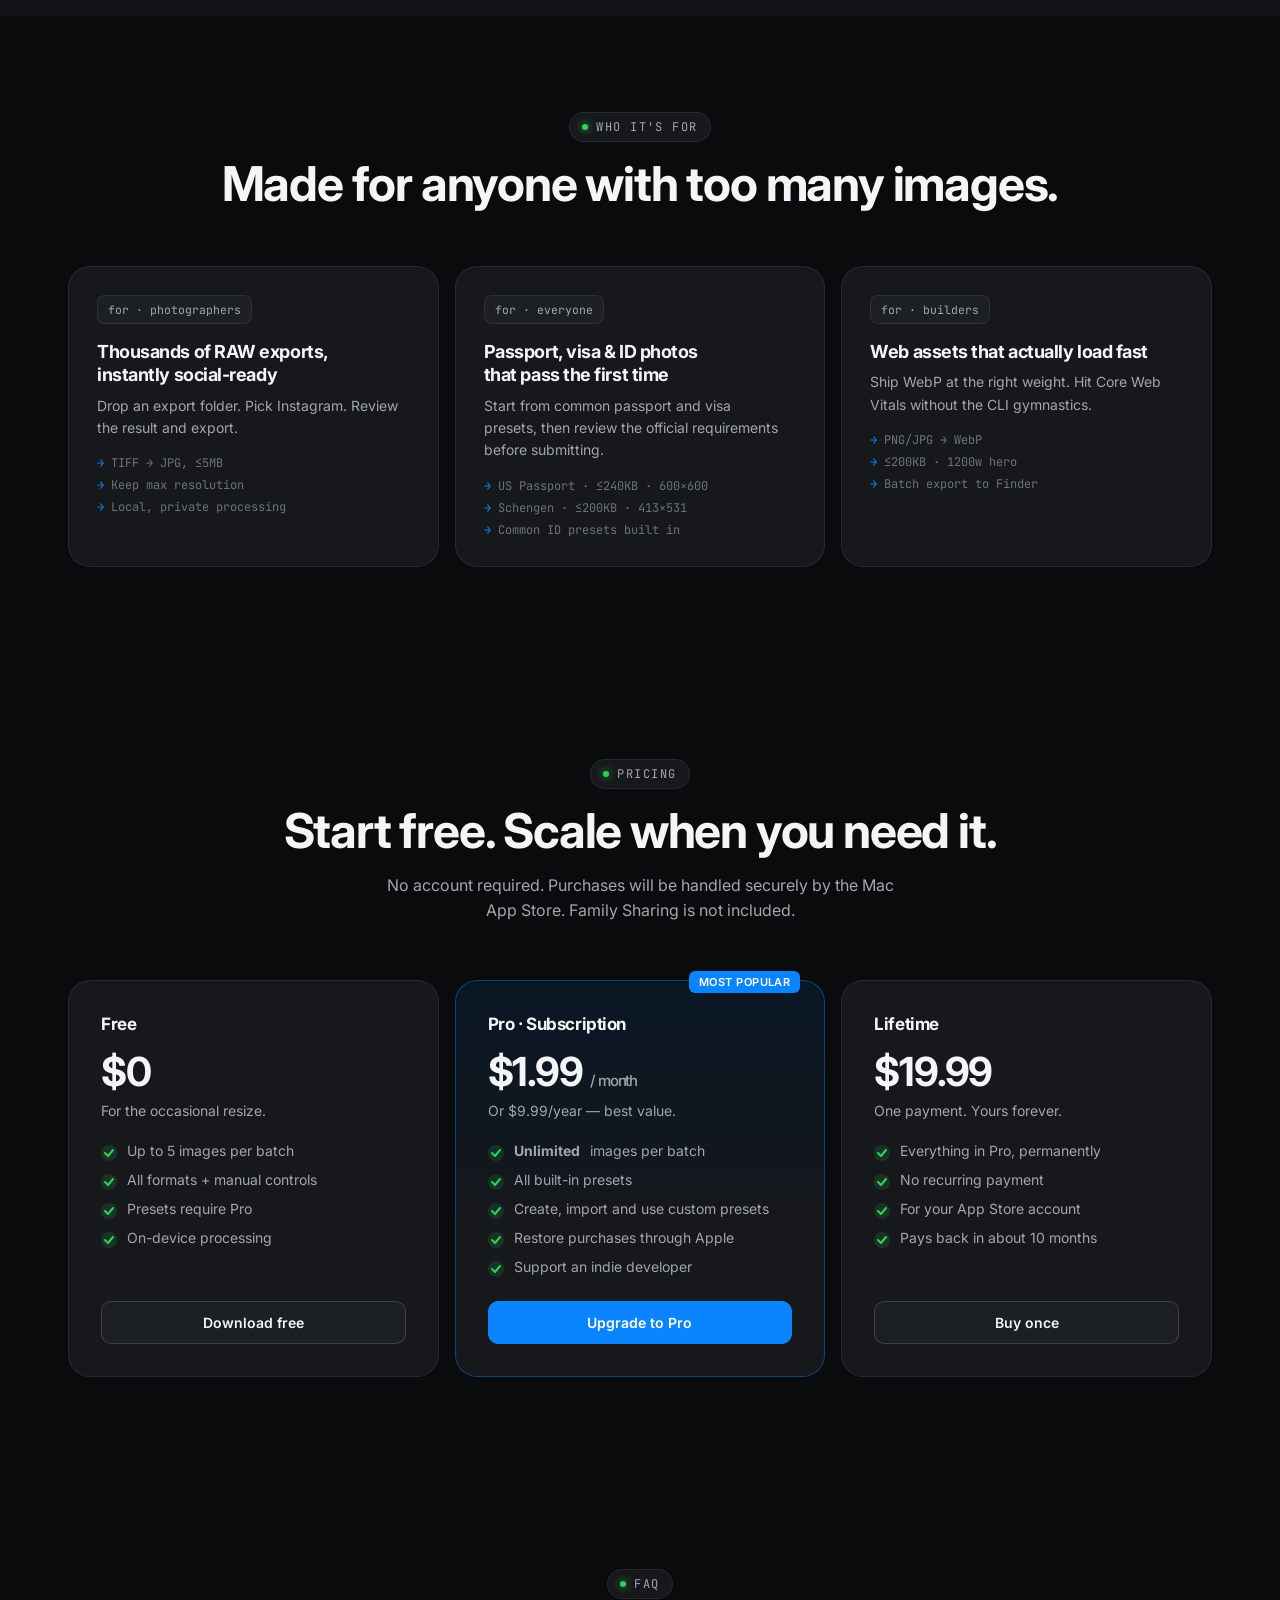
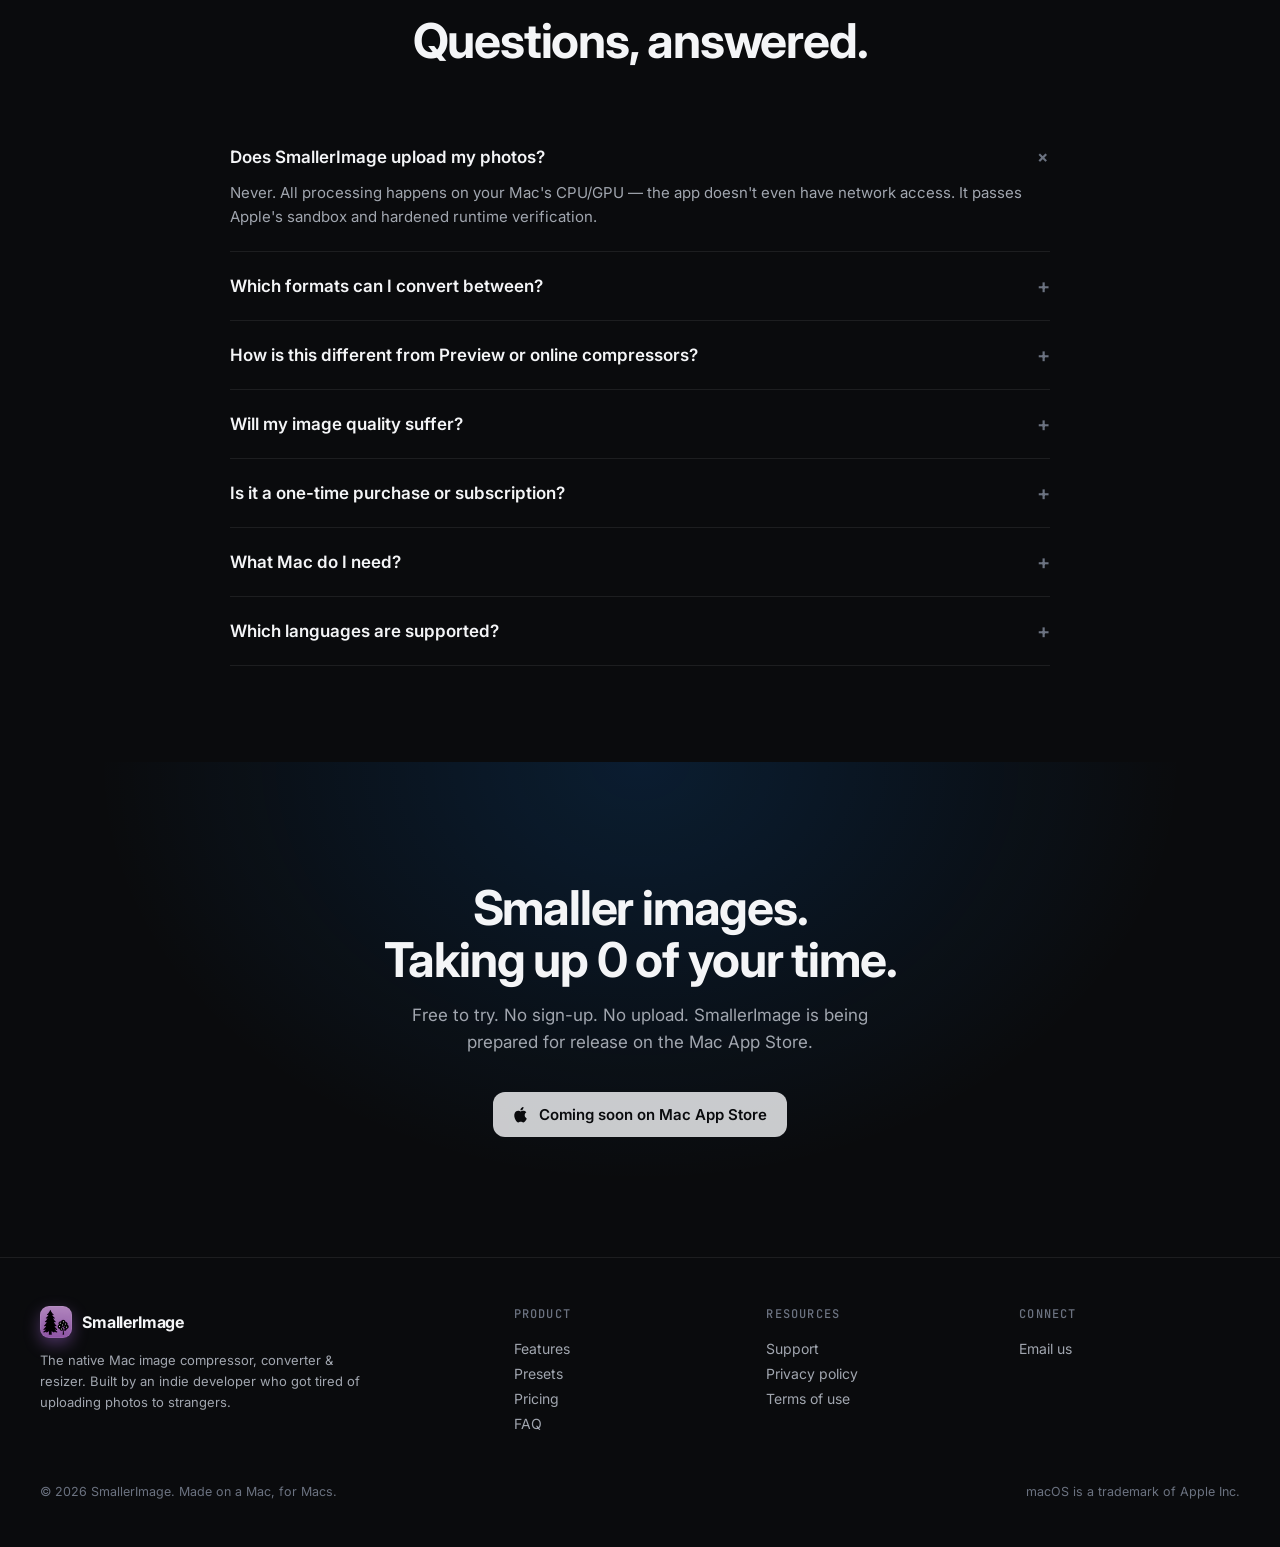
==== commit 8ff7df57: "Preserve showcase screenshot aspect ratios" ====
--- a/smaller-images/index.html
+++ b/smaller-images/index.html
@@ -313,8 +313,7 @@
   background: var(--surface); border: 1px solid var(--line);
   border-radius: var(--radius-lg); overflow:hidden; position: relative;
 }
-.screen-card img{ cursor: zoom-in; transition: transform .3s ease; }
-.screen-card:hover img{ transform: scale(1.02); }
+.screen-card img{ cursor: zoom-in; }
 
 /* Lightbox */
 .lightbox{
@@ -343,7 +342,10 @@
 .lightbox-close:hover{ background: rgba(255,255,255,0.18); }
 /* Wide card takes the full width on top; preset + compare share the row below. */
 .screen-card.wide{ grid-column: span 2; }
-.screen-card img{ width: 100%; display:block; }
+.screen-card img{
+  width: 100%; height: auto; display:block;
+  object-fit: contain; transform: none;
+}
 .screen-meta{
   position: absolute; bottom: 0; left: 0; right: 0; padding: 18px 22px;
   background: linear-gradient(180deg, transparent 0%, rgba(10,11,13,0.92) 80%);
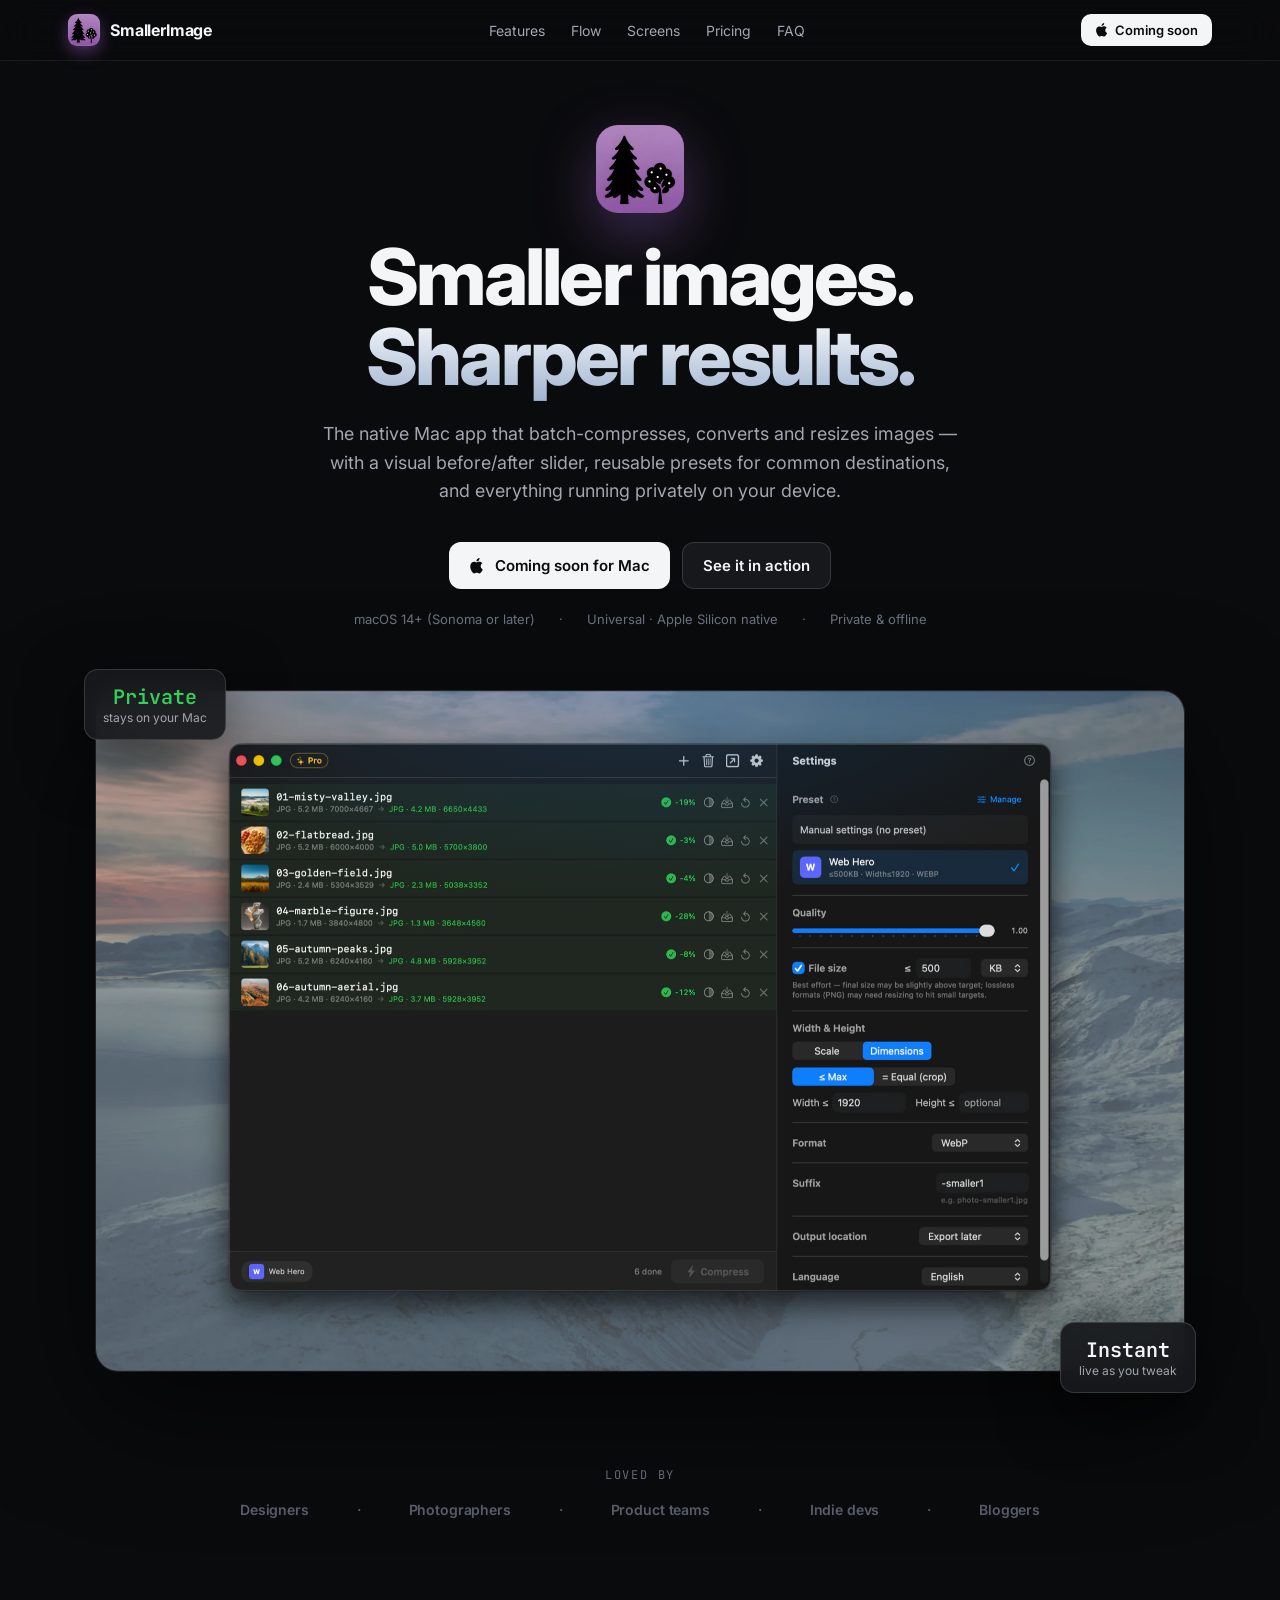
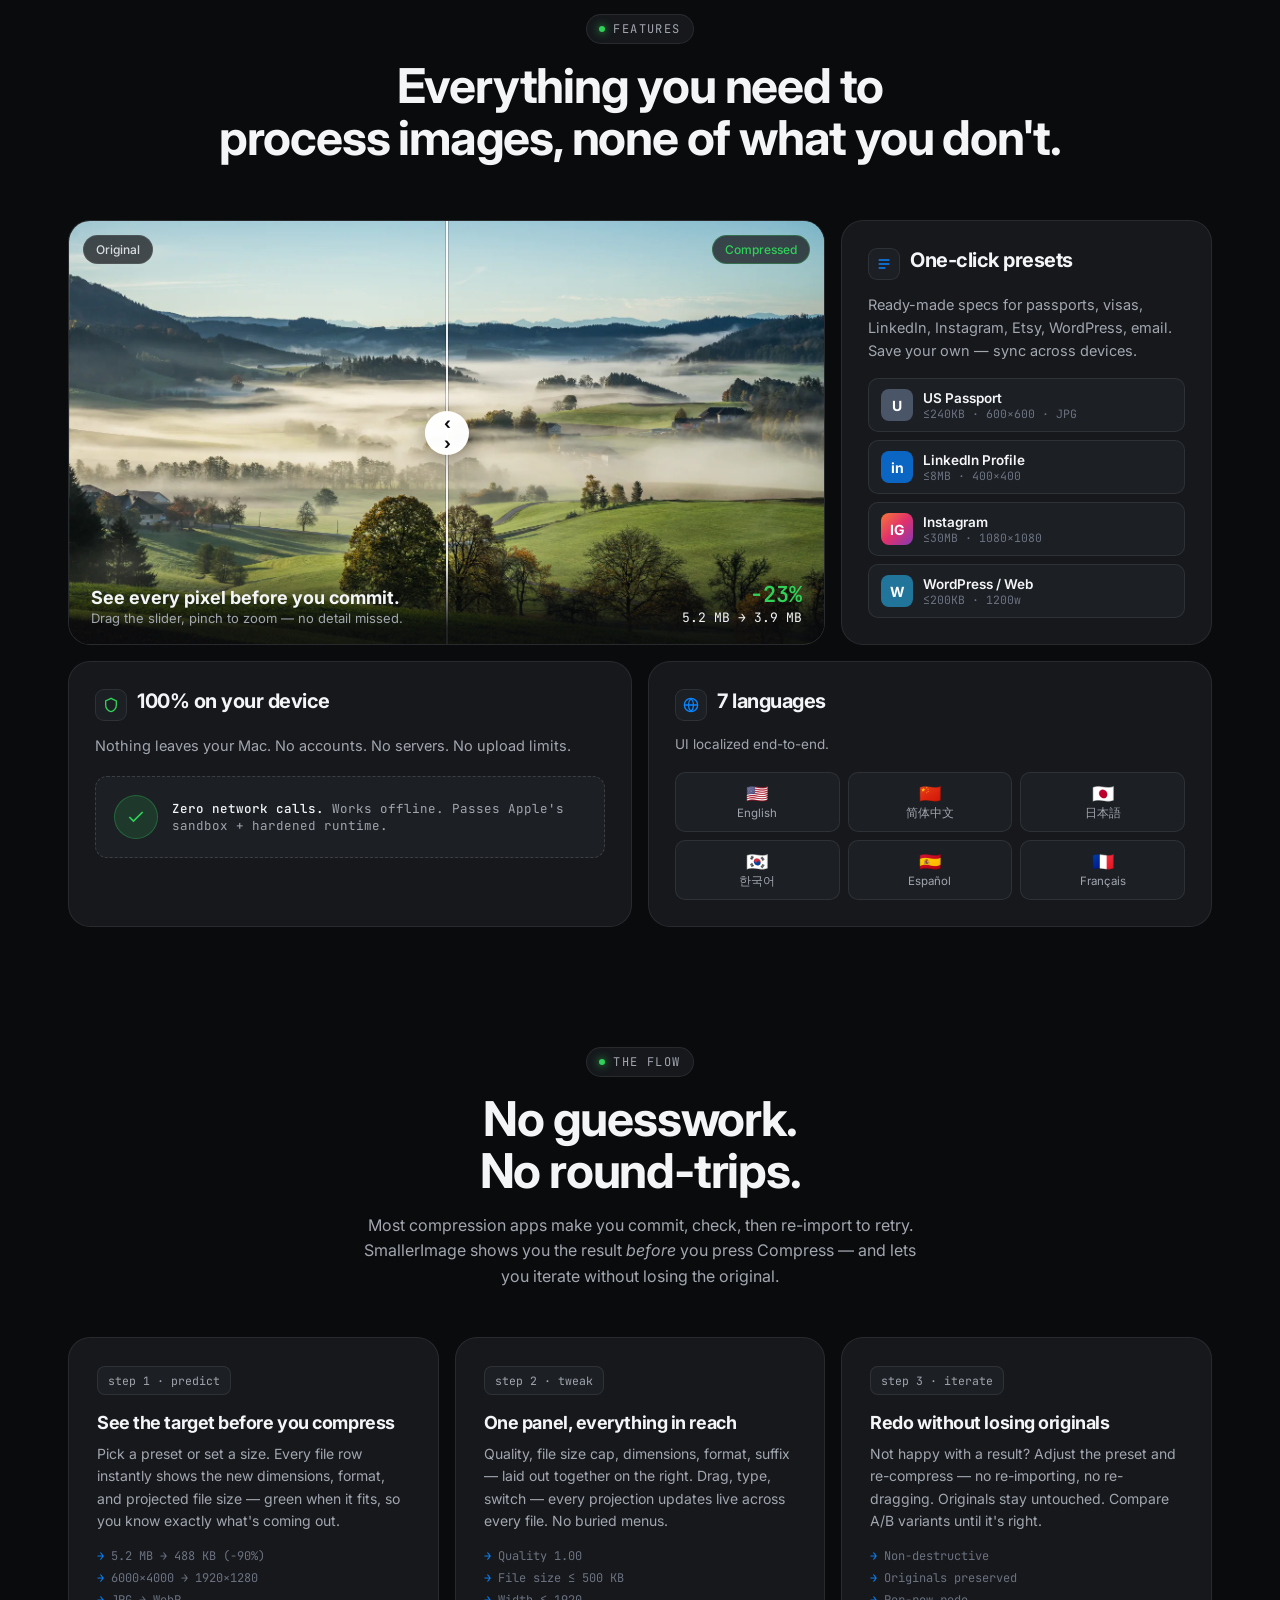
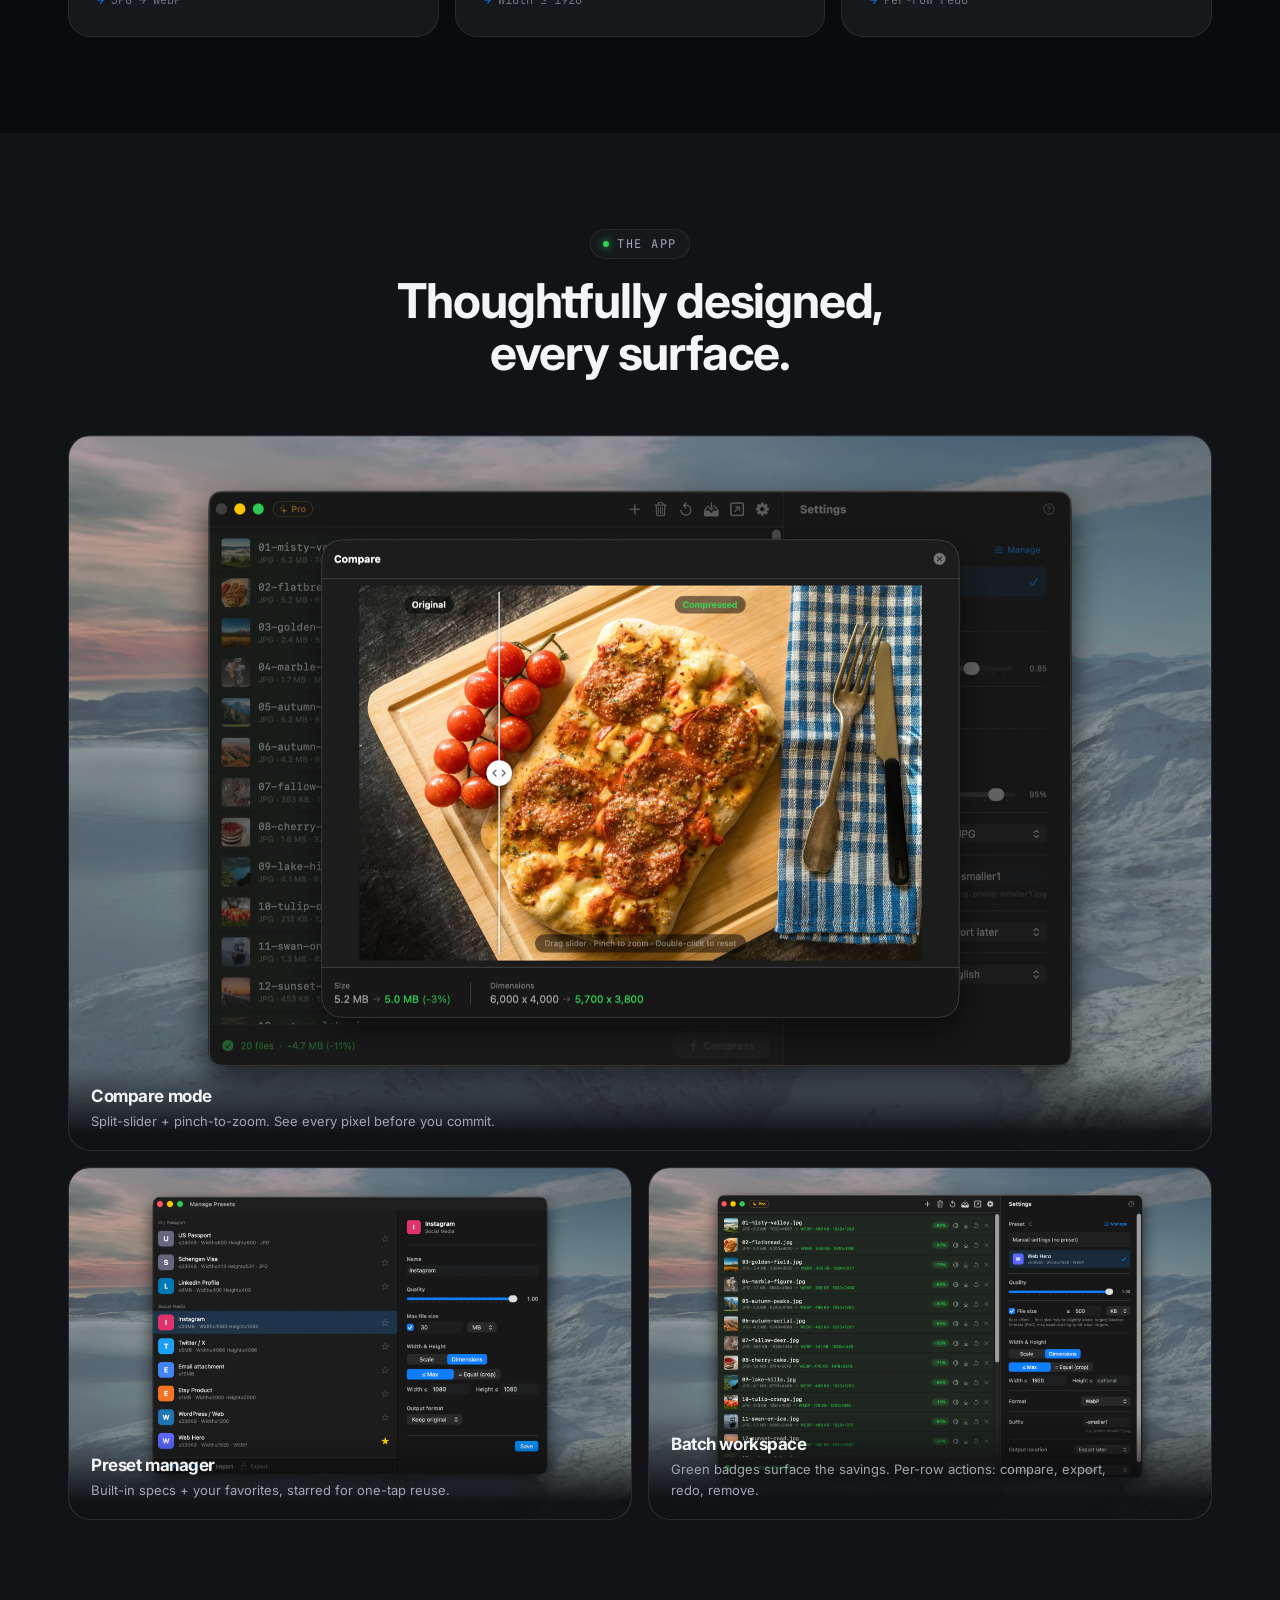
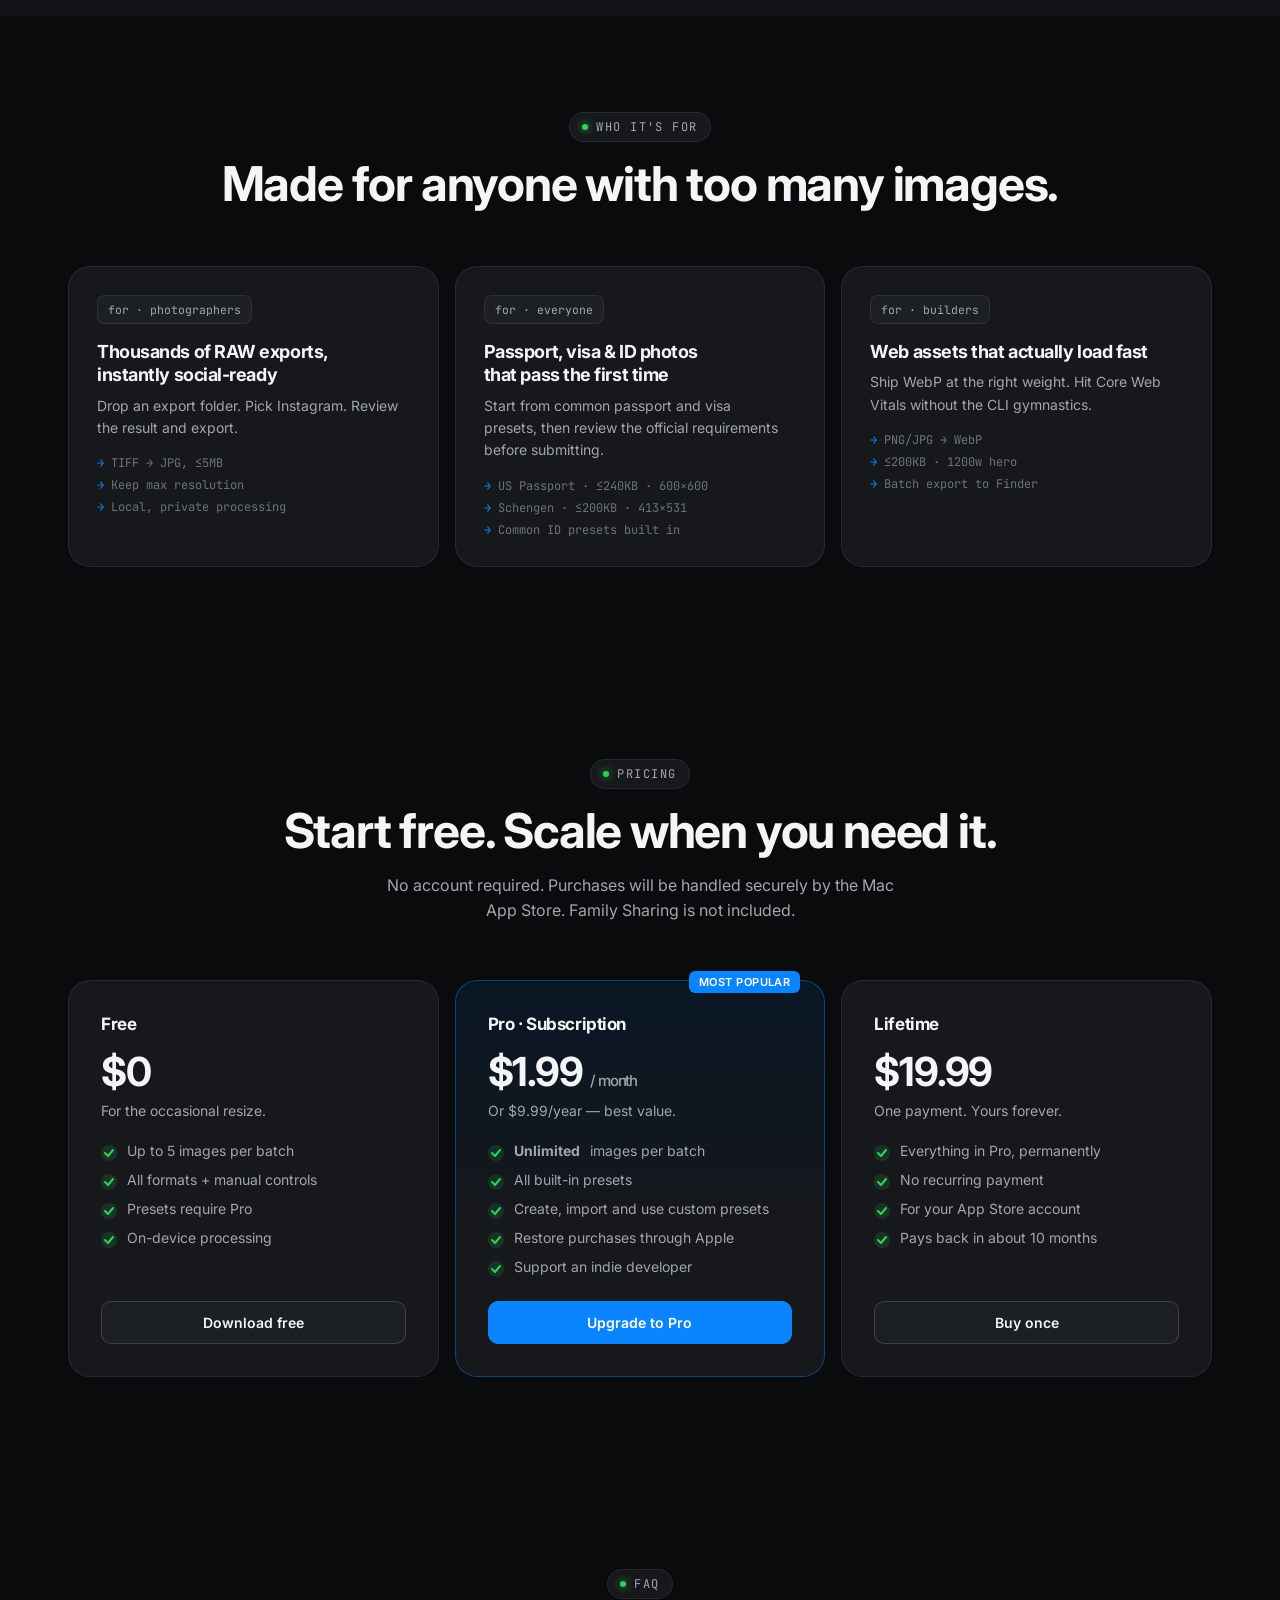
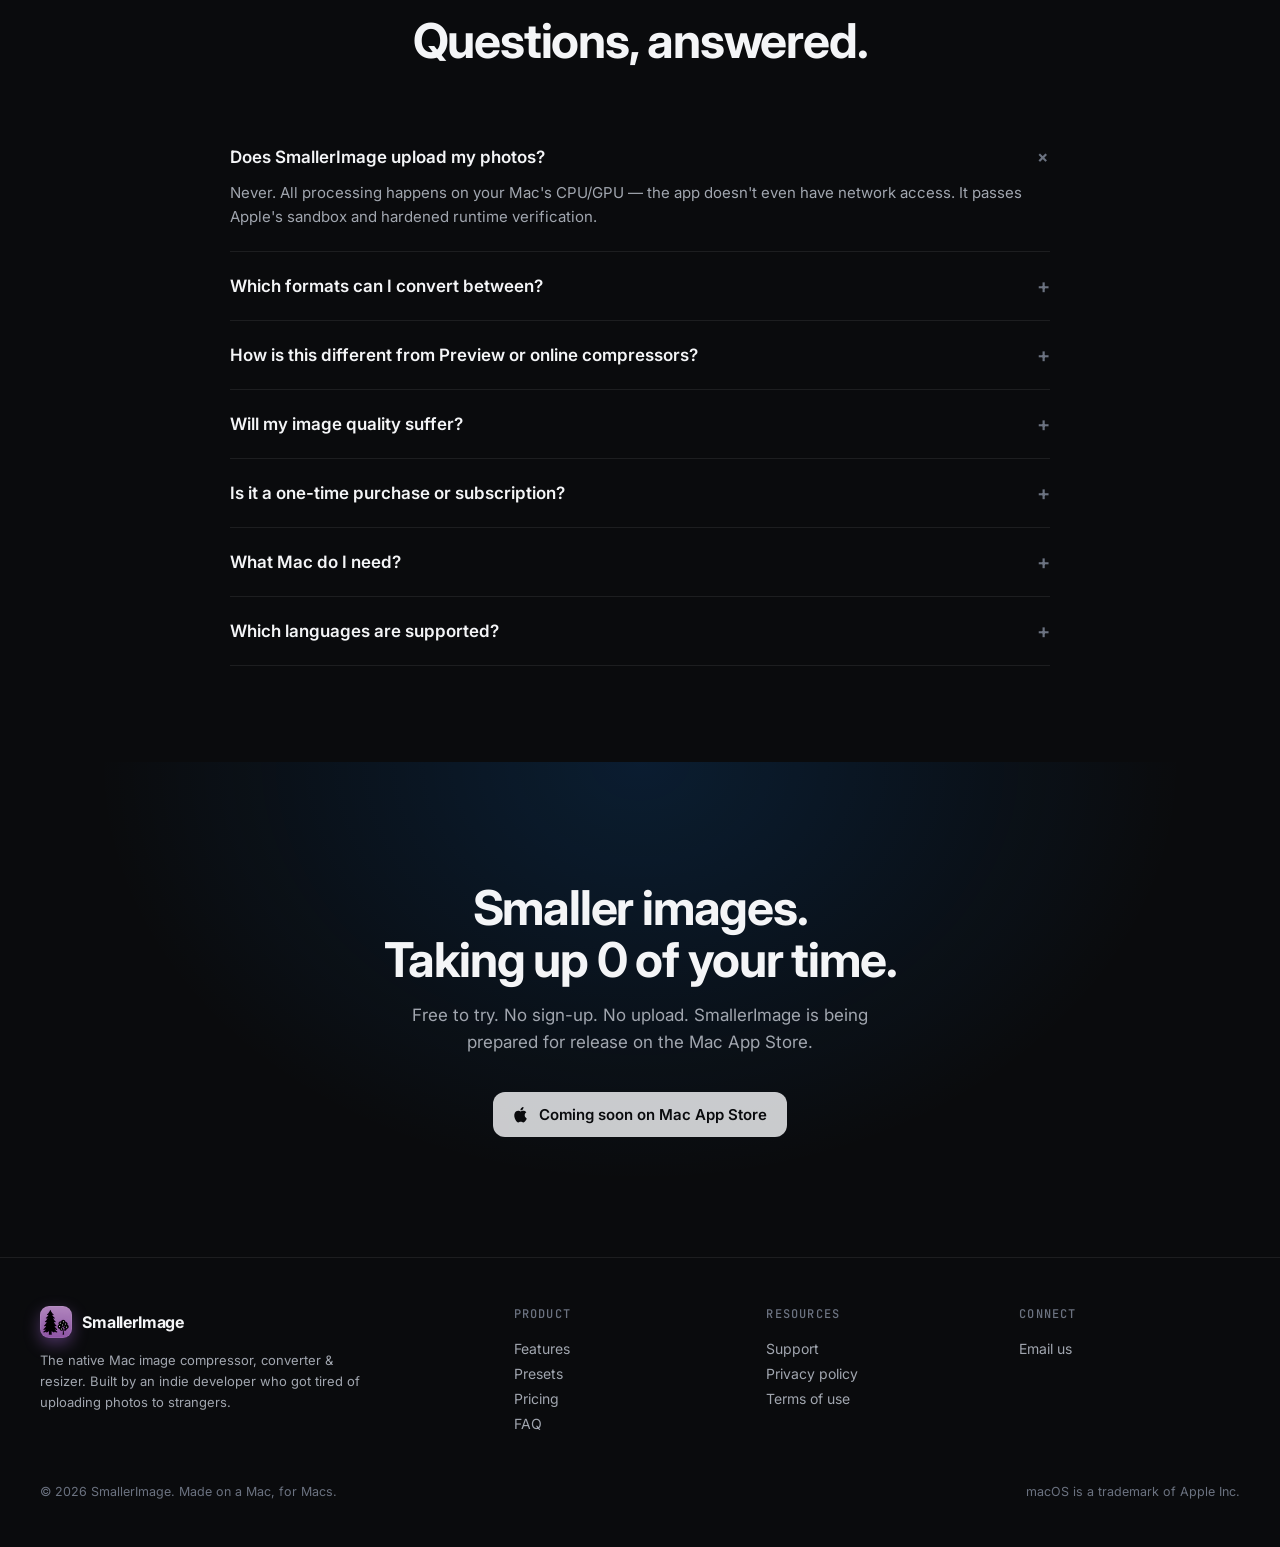
==== commit 4cda3791: "Optimize website logo and remove unused images" ====
--- a/smaller-images/index.html
+++ b/smaller-images/index.html
@@ -487,7 +487,7 @@
 <!-- HERO -->
 <header class="hero">
   <div class="hero-logo">
-    <img src="./assets/logo.png" alt="SmallerImage logo">
+    <img src="./assets/logo.webp" alt="SmallerImage logo" width="176" height="176" fetchpriority="high">
   </div>
   <h1>Smaller images.<br/><span class="accent">Sharper results.</span></h1>
   <p class="hero-sub">
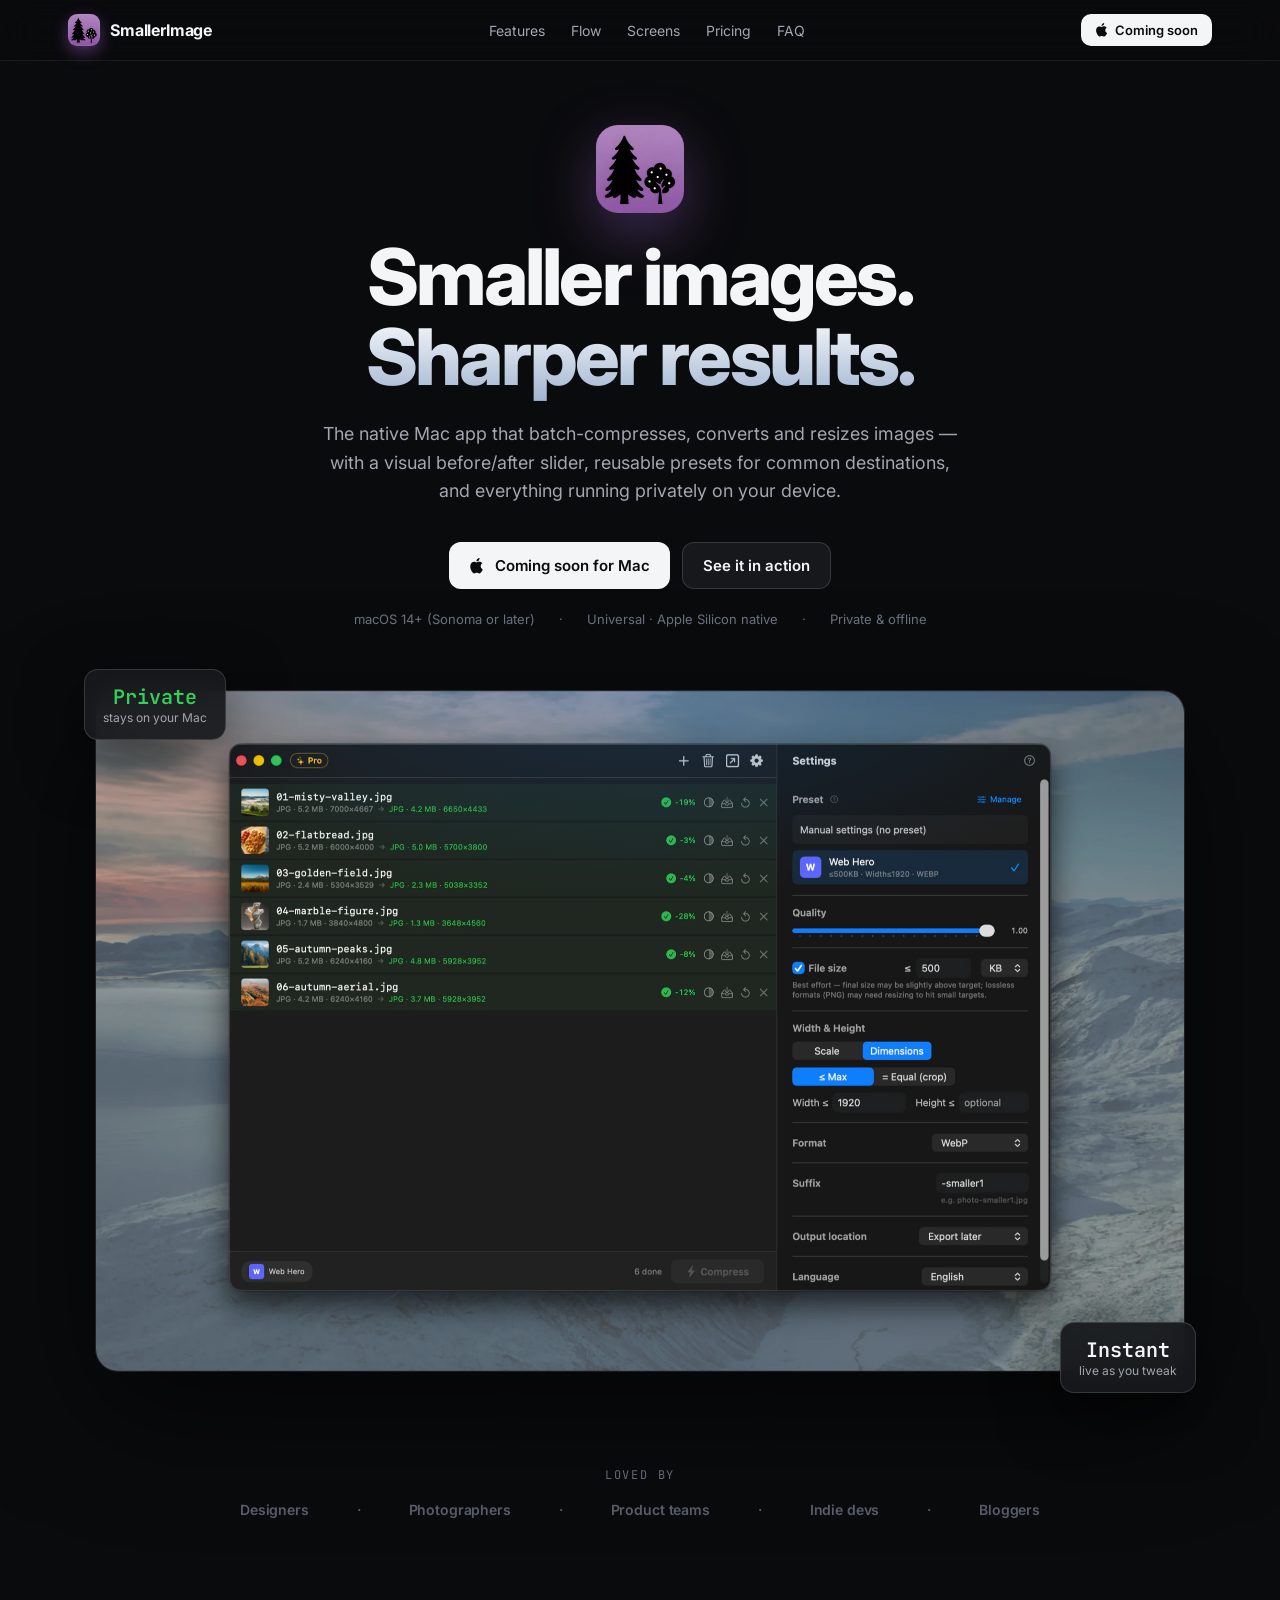
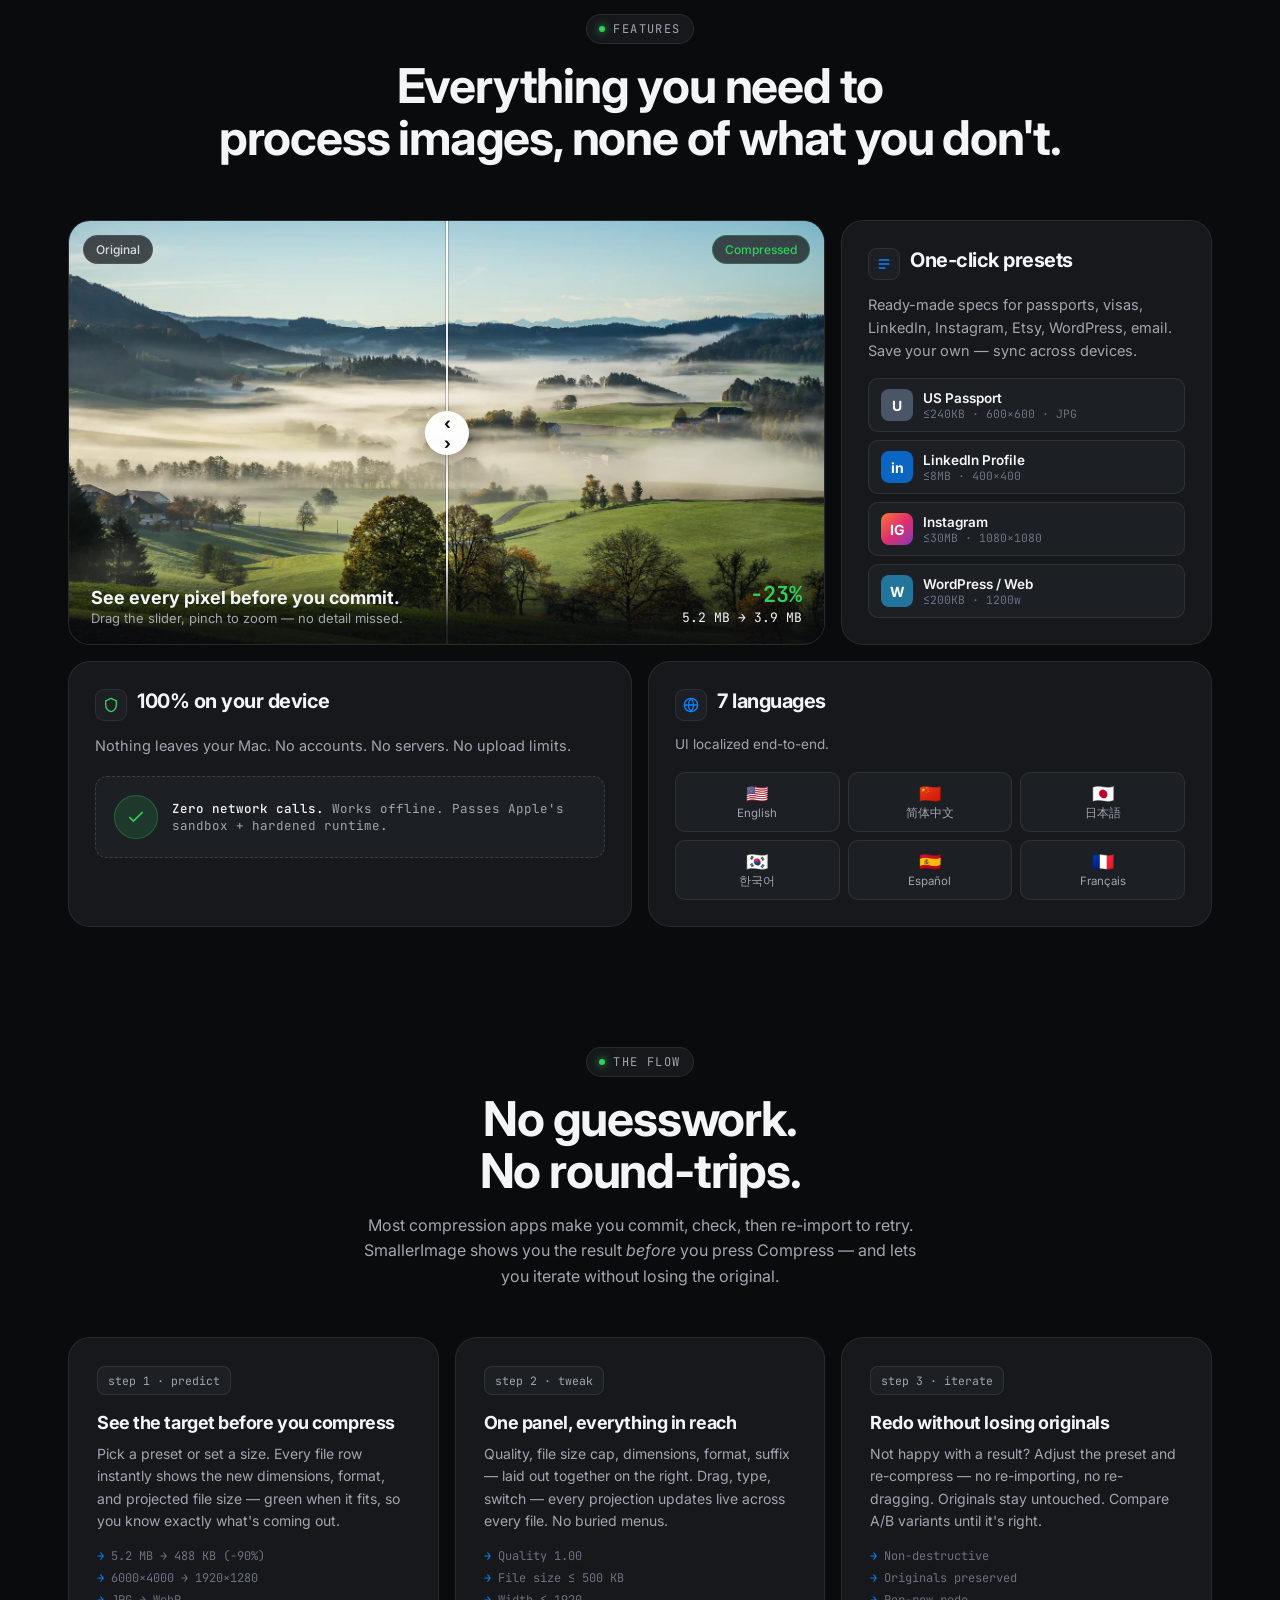
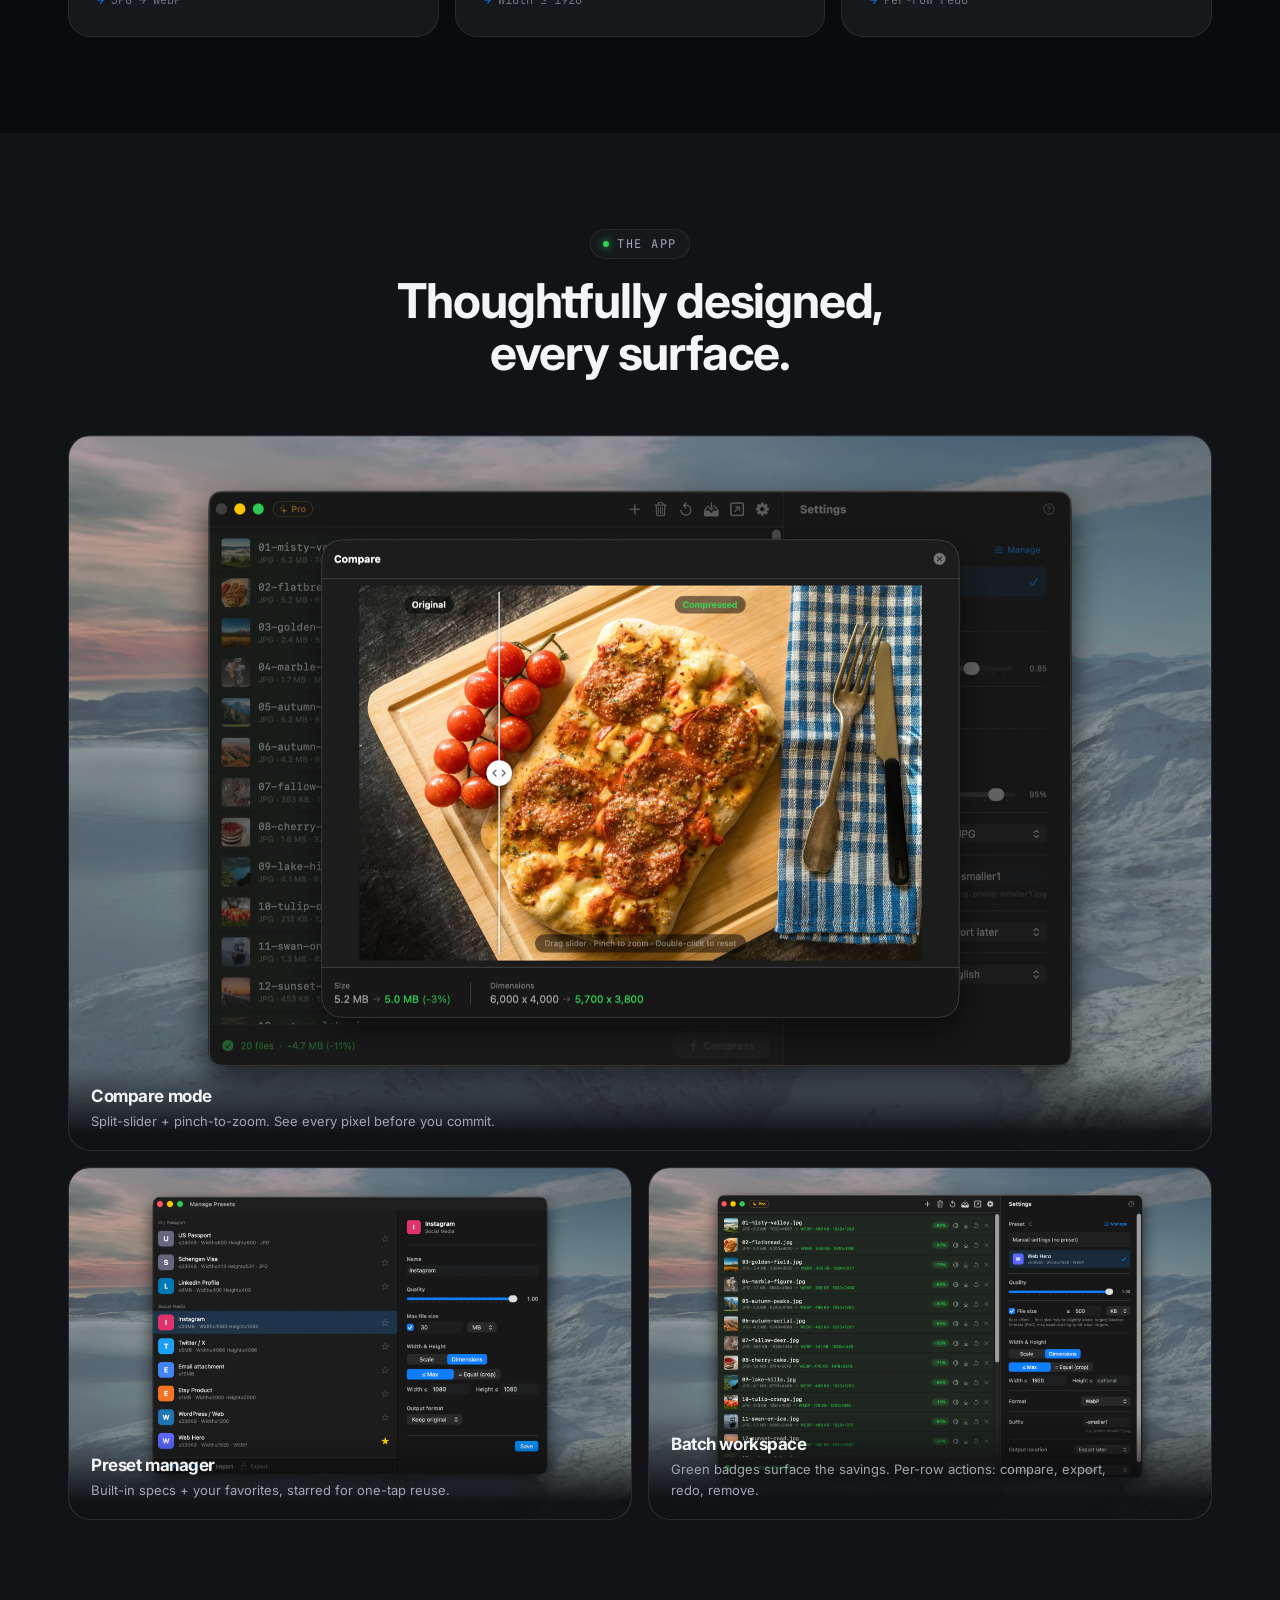
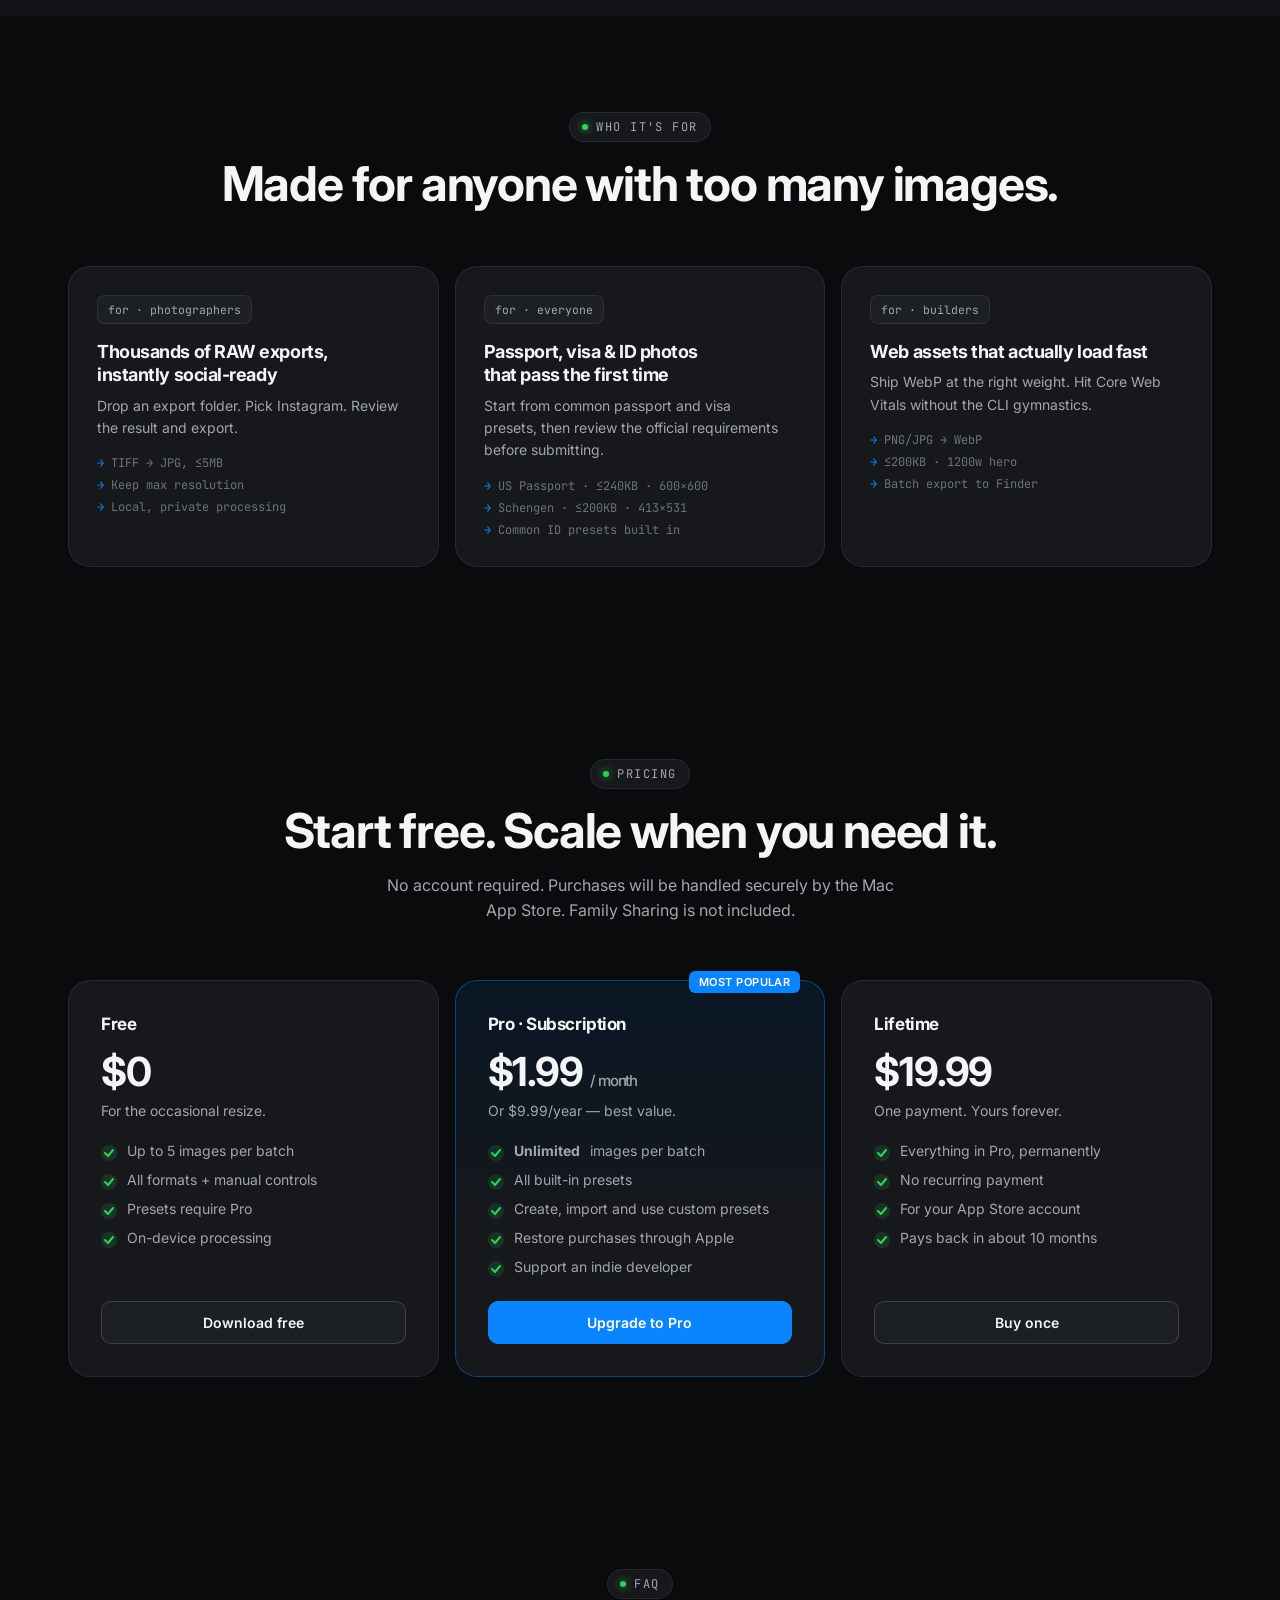
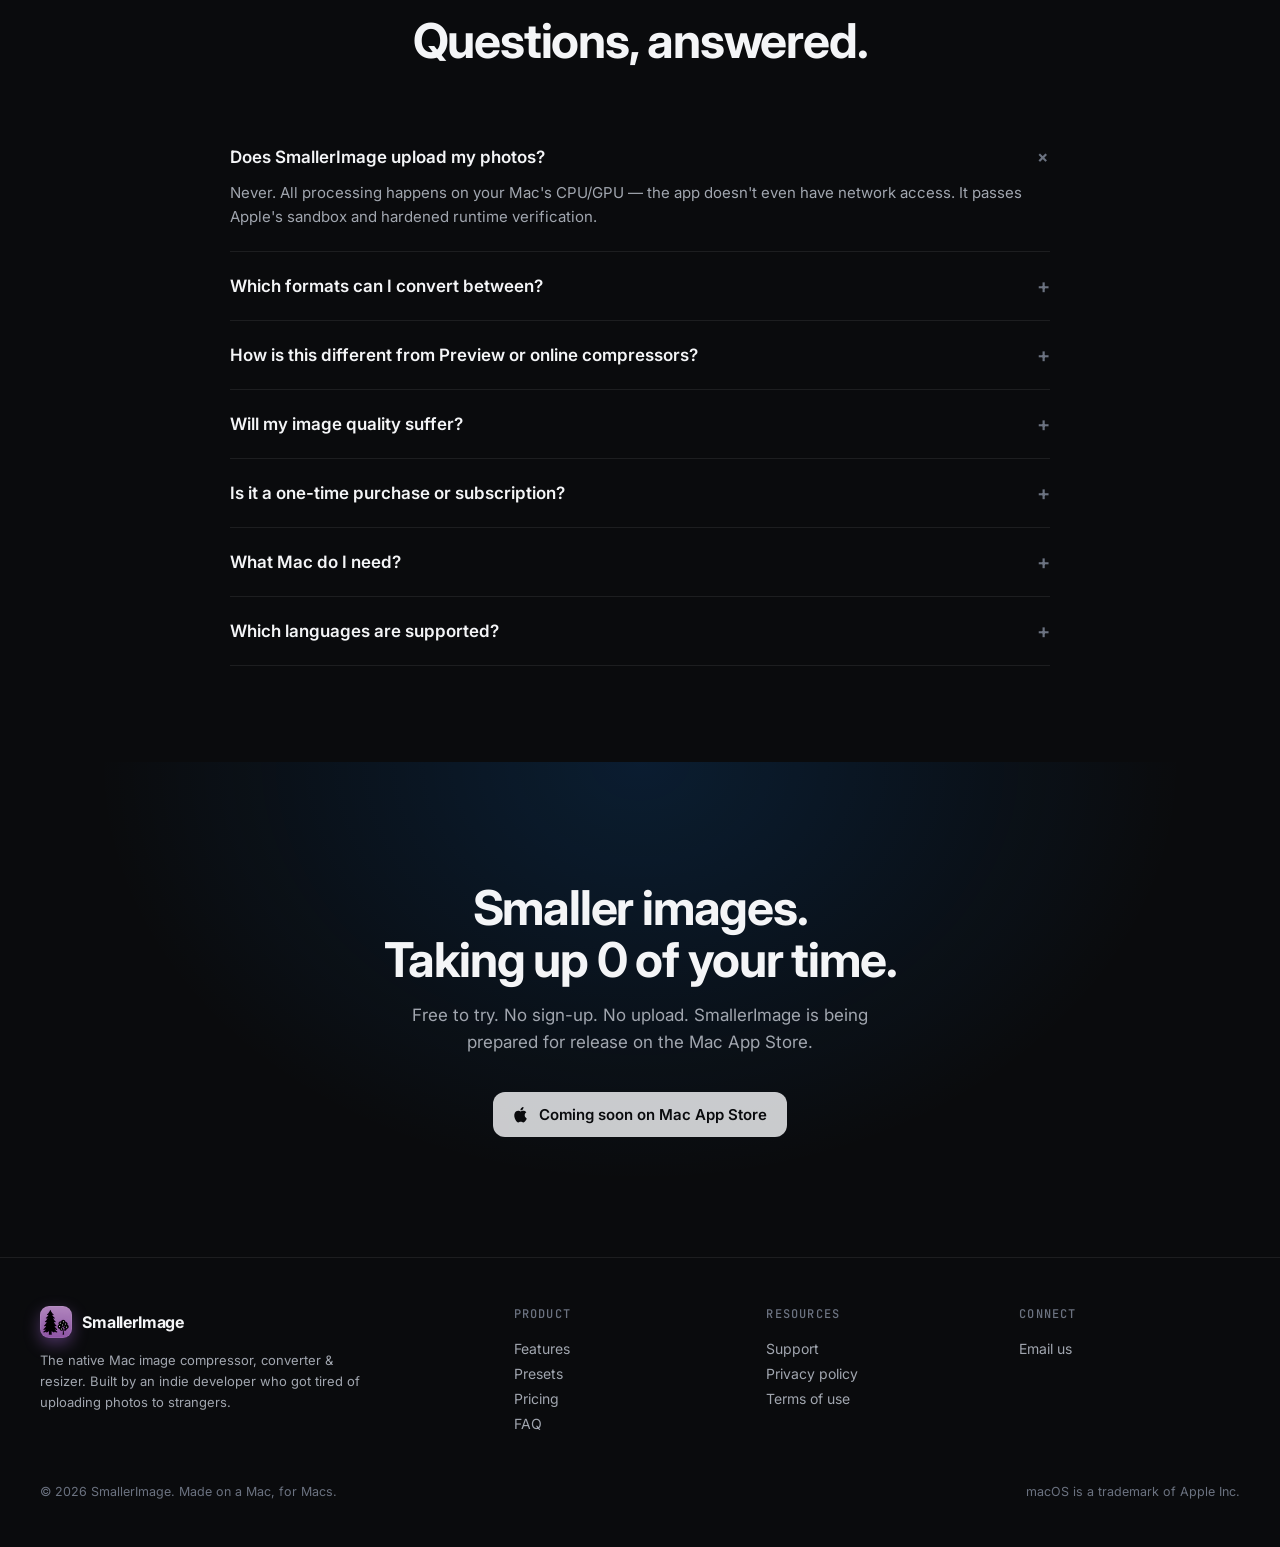
==== commit ce615e31: "Lazy-load comparison preview image" ====
--- a/smaller-images/index.html
+++ b/smaller-images/index.html
@@ -204,7 +204,8 @@
   --split: 50%;
   user-select: none;
 }
-.compare-img{ position:absolute; inset:0; background-size: cover; background-position: center; background-color: #1a1d22; }
+.compare-img{ position:absolute; inset:0; background-color: #1a1d22; }
+.compare-img img{ width:100%; height:100%; object-fit:cover; display:block; }
 /* Both sides identical — compression is honest, not blurry.
    The right (compressed) side gets a barely-perceptible tonal nudge so the
    slider has a subtle visual difference; the real story is the file-size stat. */
@@ -549,8 +550,8 @@
 
     <article class="card f-compare" id="compare">
       <div class="compare-inner">
-        <div class="compare-img before" style="background-image: url('./examples/mist-and-far-trees.webp')"></div>
-        <div class="compare-img after" style="background-image: url('./examples/mist-and-far-trees.webp')"></div>
+        <div class="compare-img before"><img src="./examples/mist-and-far-trees.webp" alt="" width="1600" height="1067" loading="lazy" decoding="async"></div>
+        <div class="compare-img after"><img src="./examples/mist-and-far-trees.webp" alt="" width="1600" height="1067" loading="lazy" decoding="async"></div>
         <div class="compare-handle"></div>
         <div class="compare-label l">Original</div>
         <div class="compare-label r">Compressed</div>
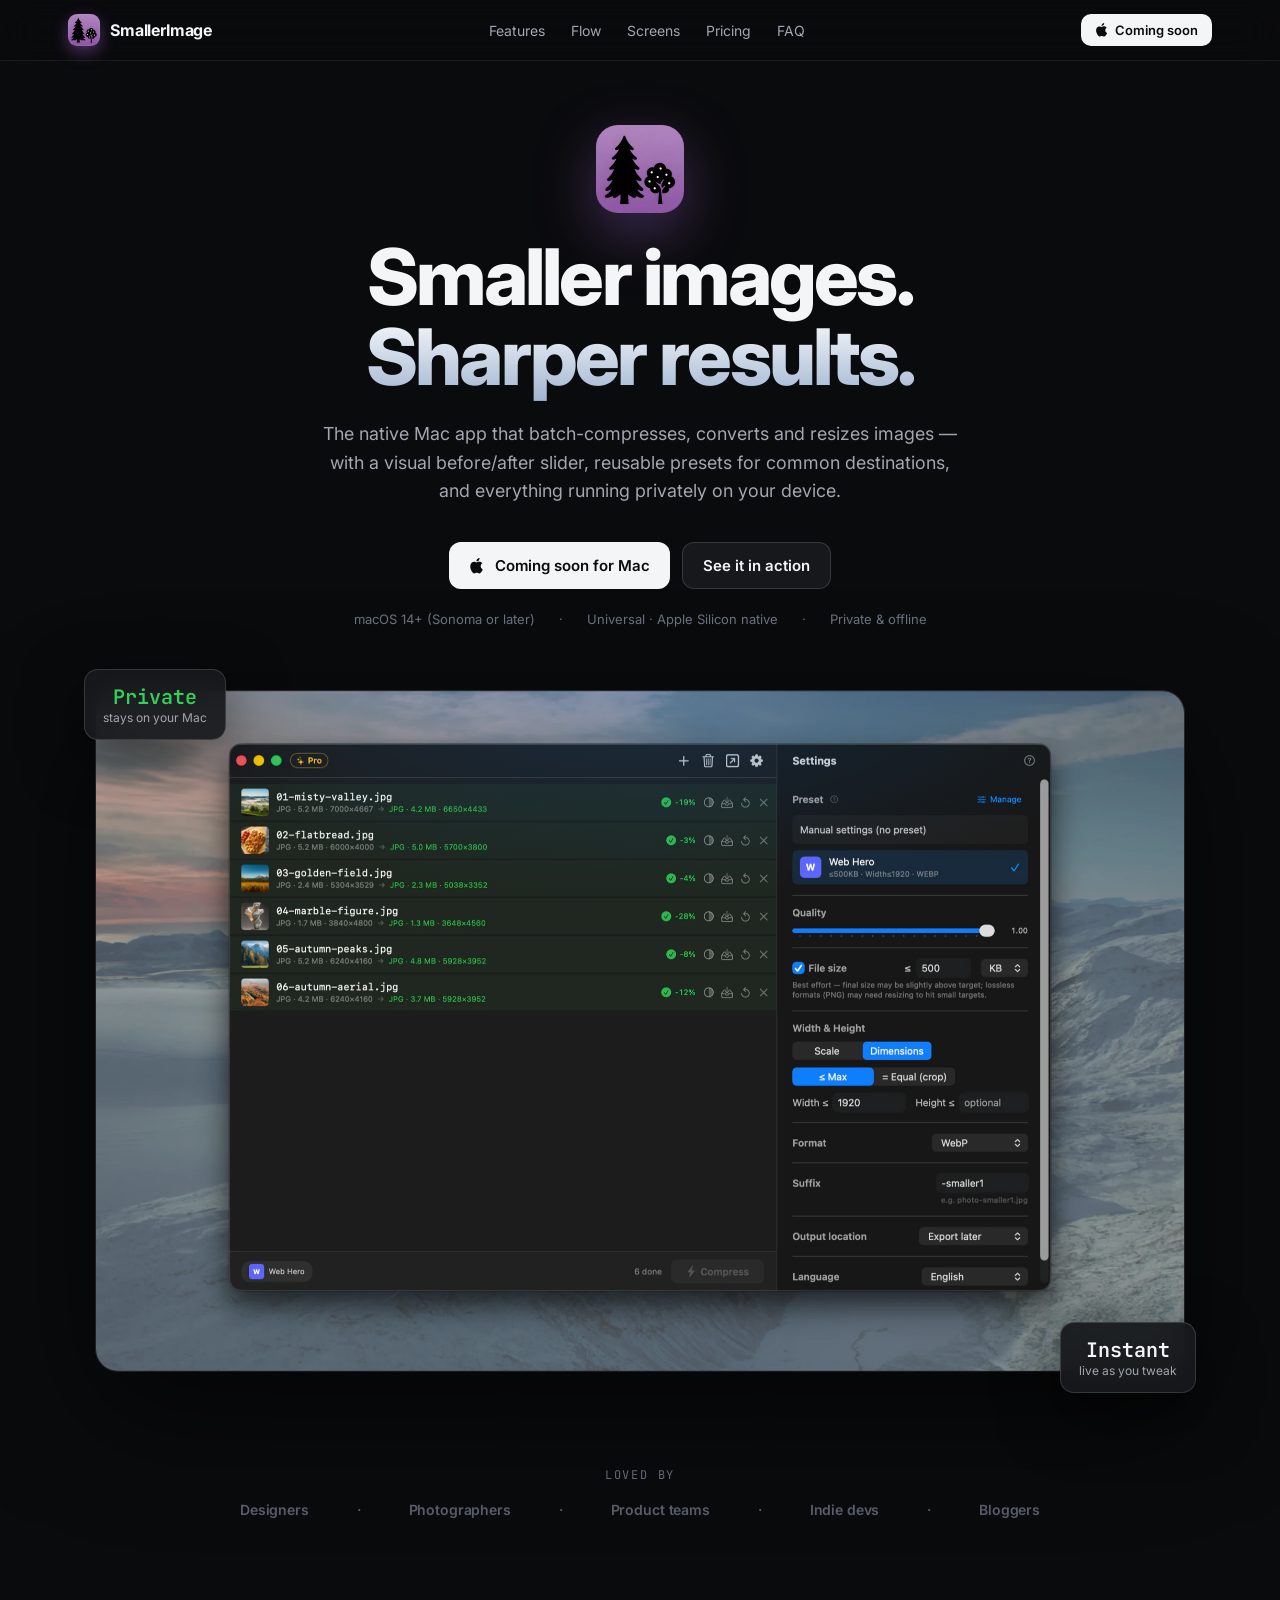
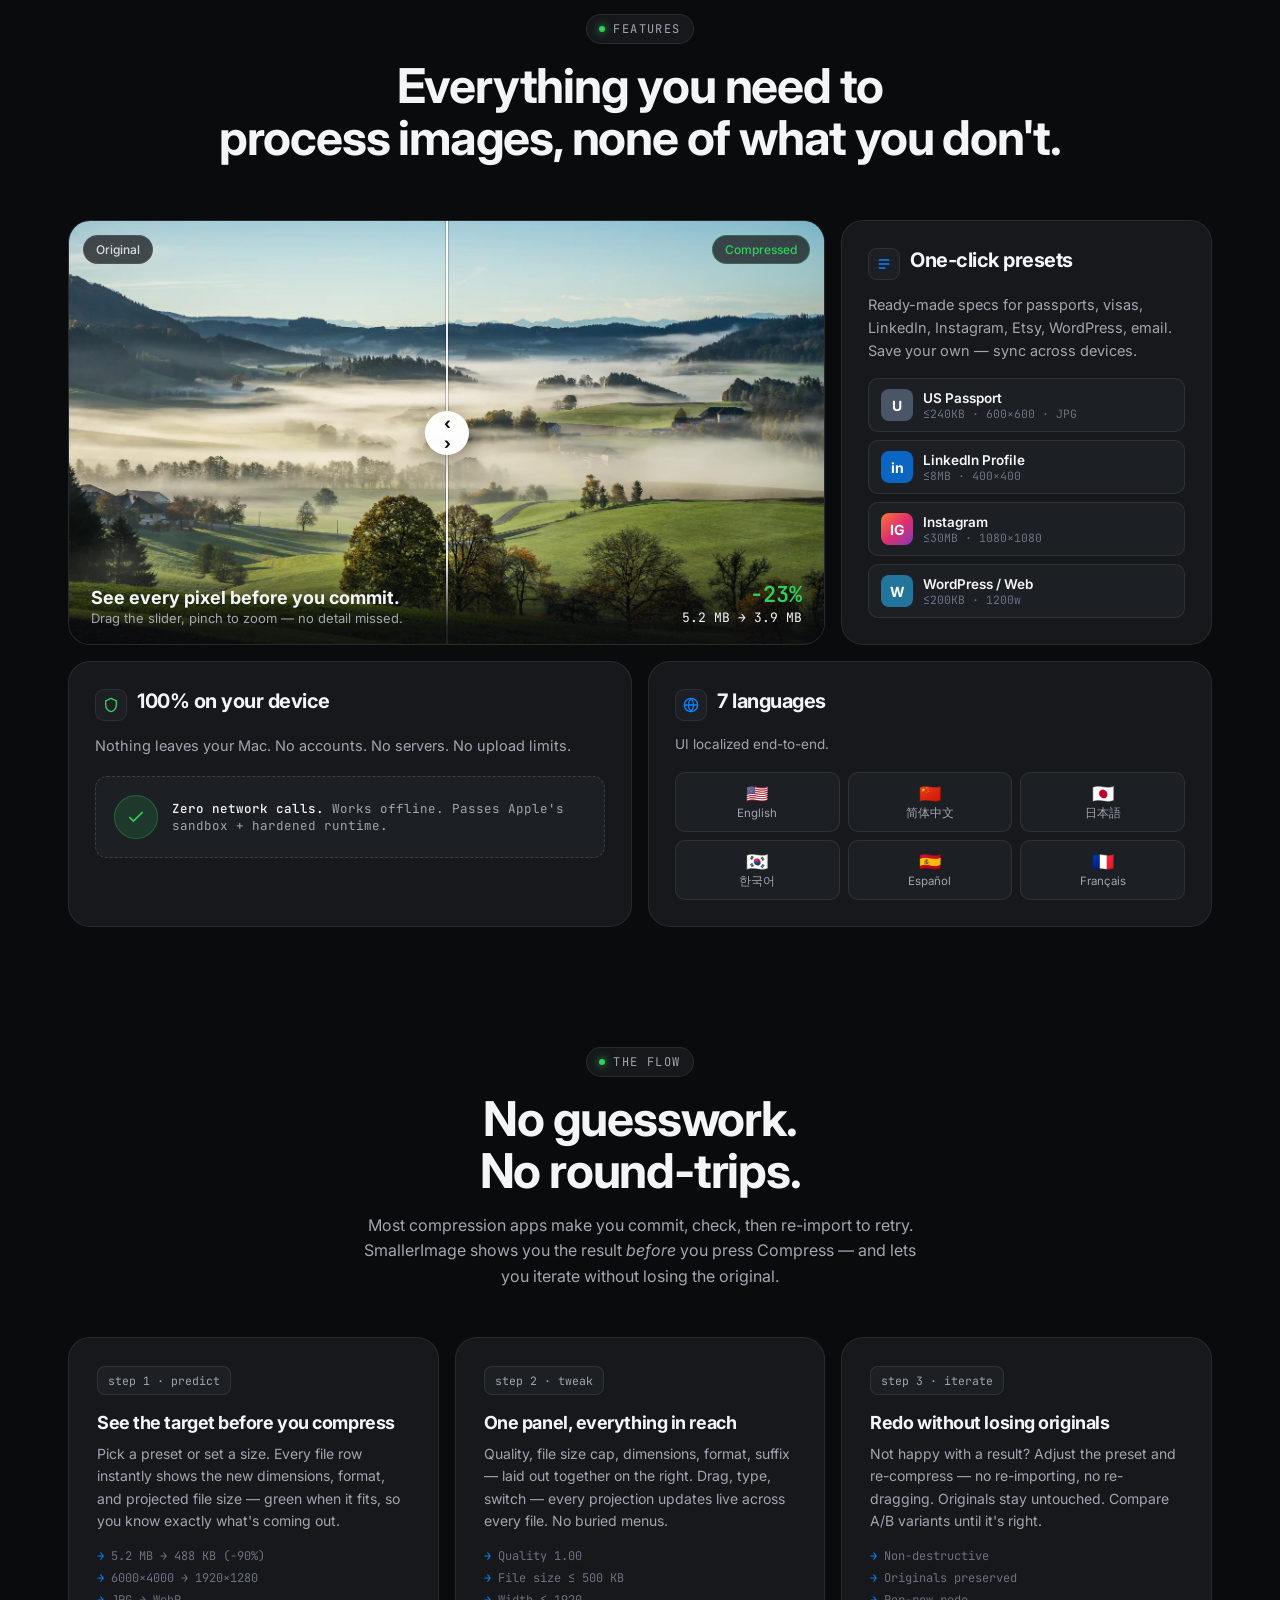
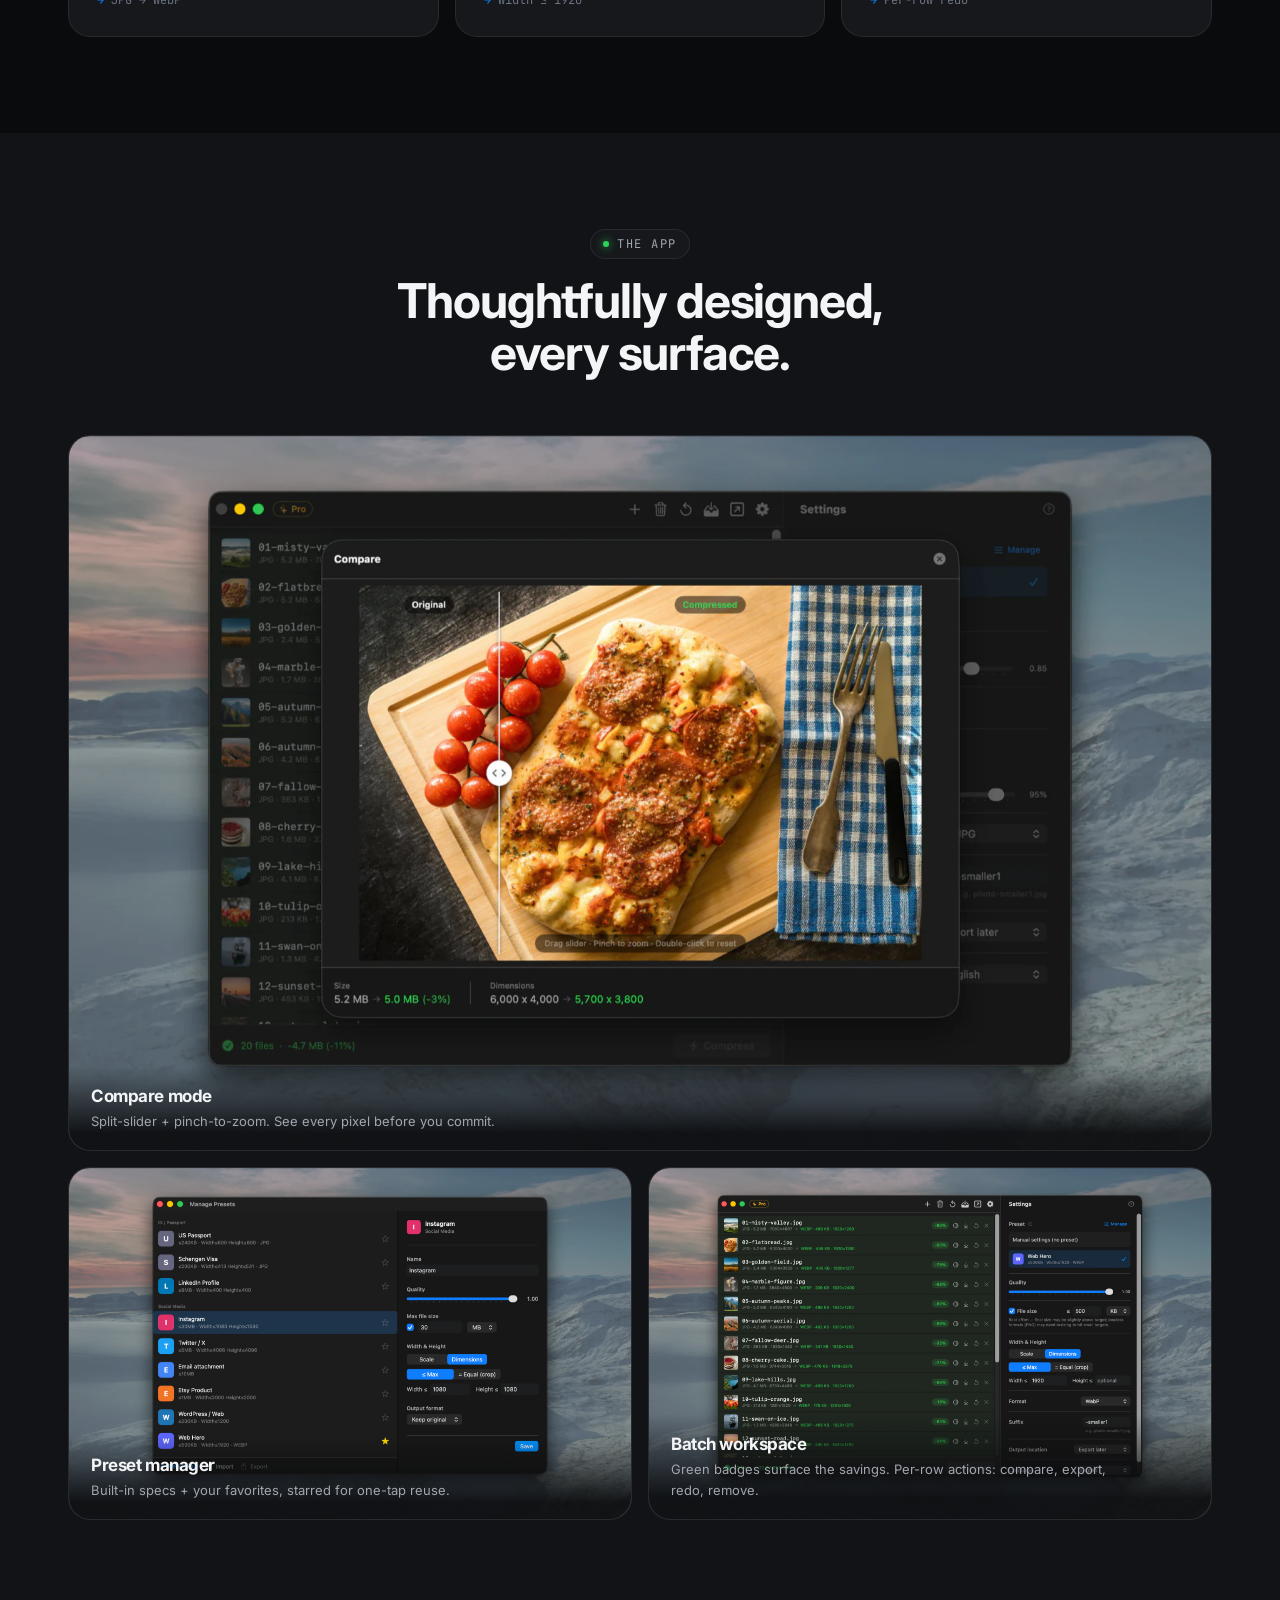
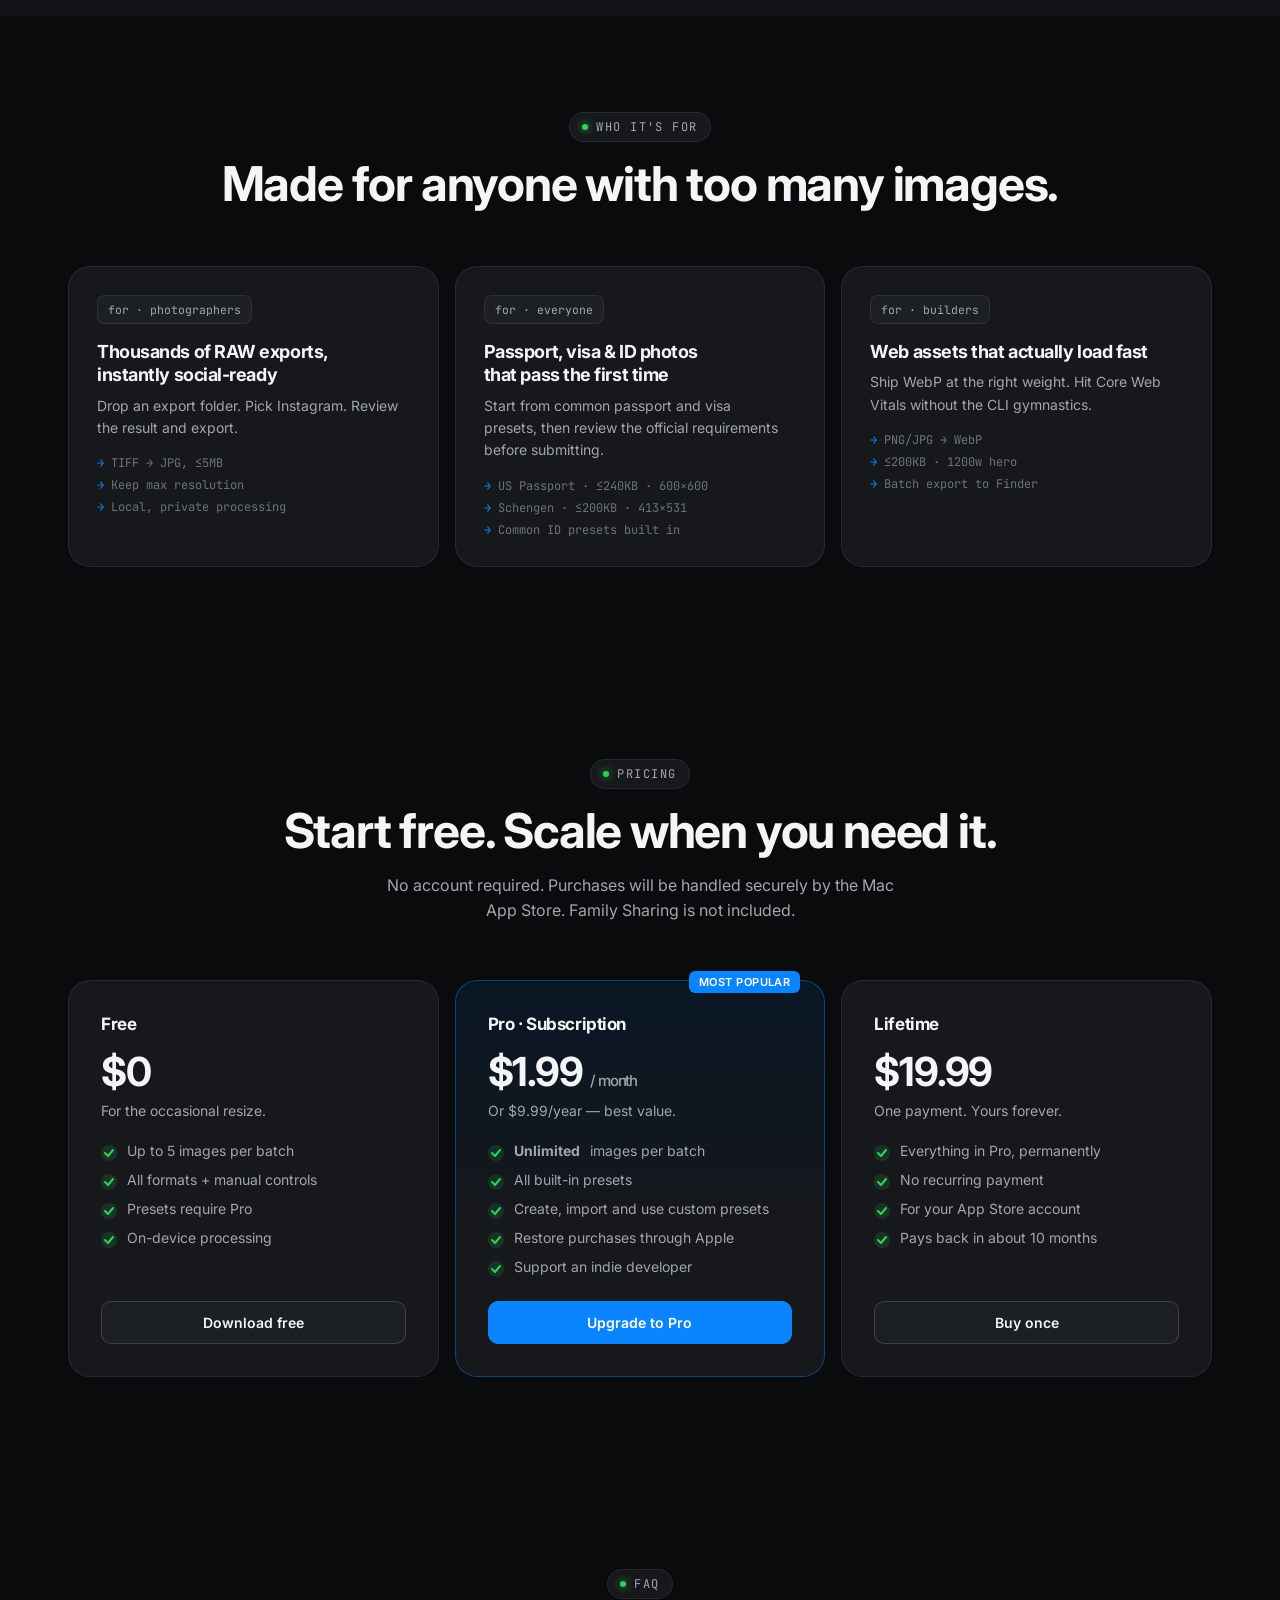
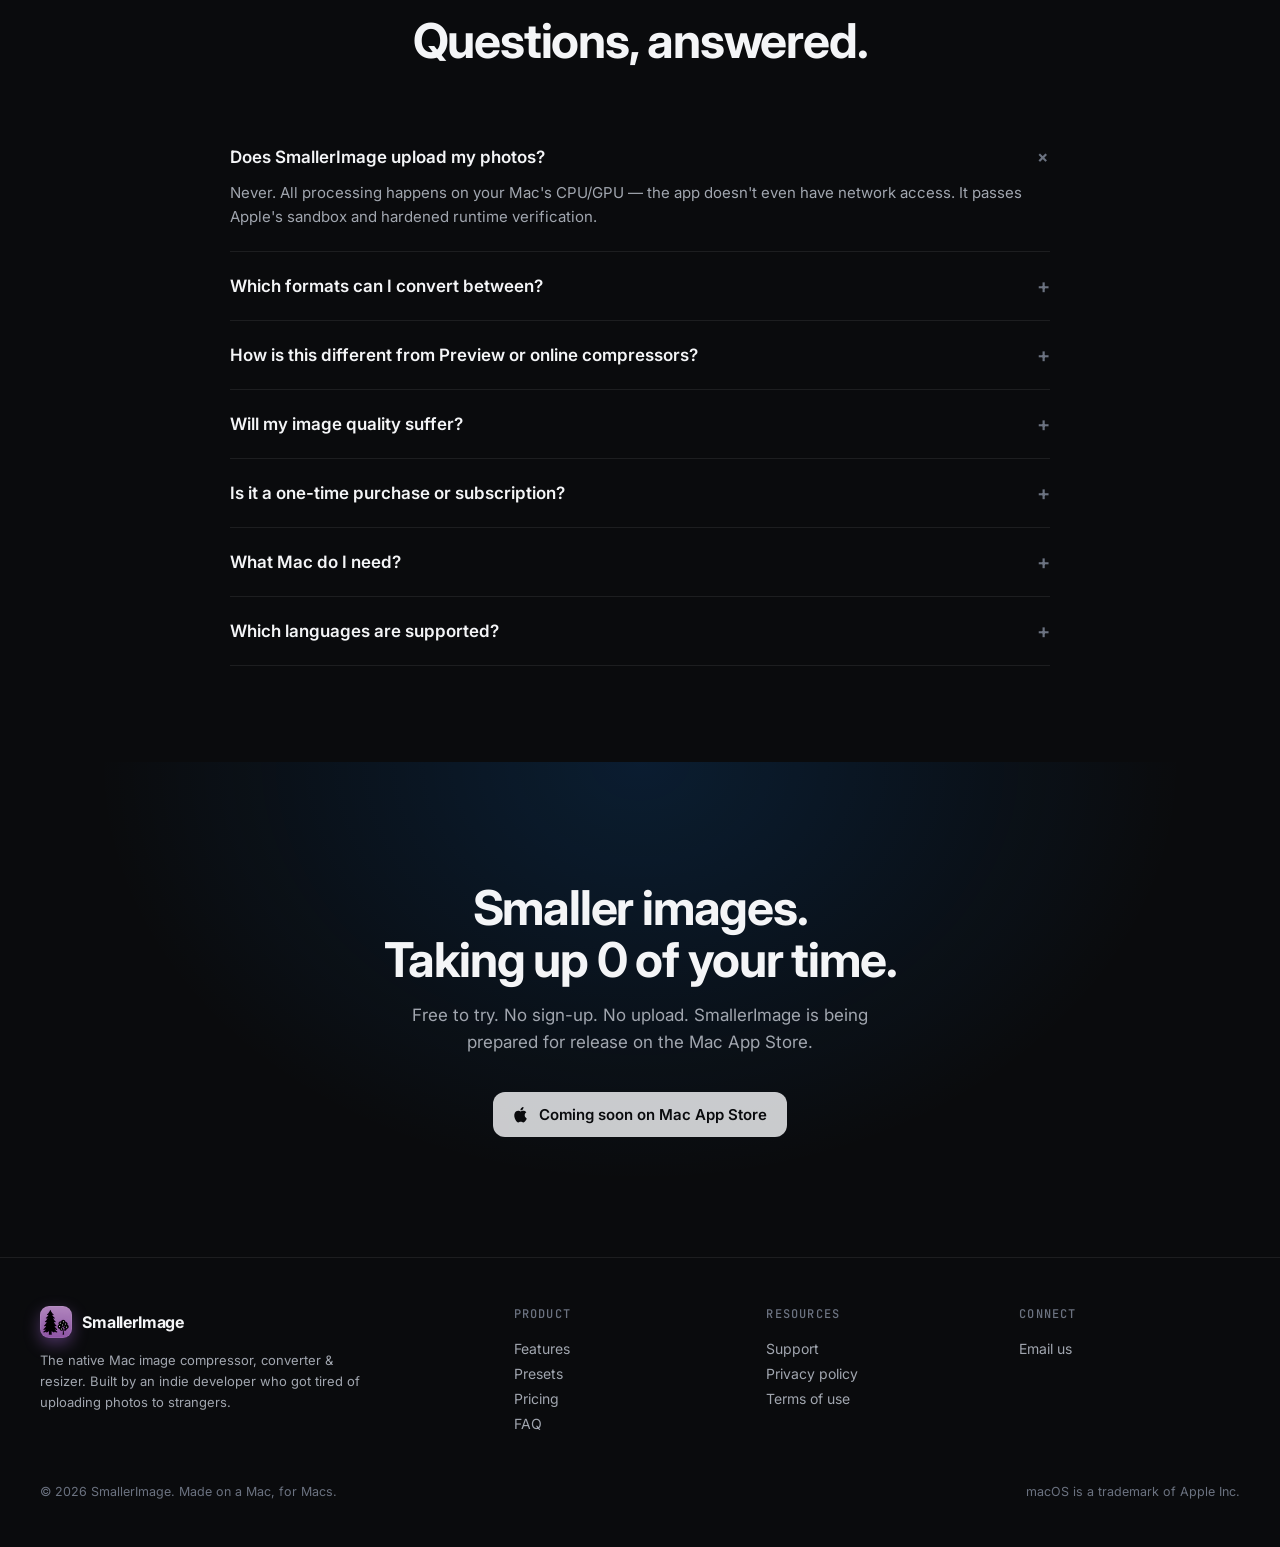
==== commit 44467ae7: "Resize comparison screenshot and defer preview loading" ====
--- a/smaller-images/index.html
+++ b/smaller-images/index.html
@@ -550,8 +550,8 @@
 
     <article class="card f-compare" id="compare">
       <div class="compare-inner">
-        <div class="compare-img before"><img src="./examples/mist-and-far-trees.webp" alt="" width="1600" height="1067" loading="lazy" decoding="async"></div>
-        <div class="compare-img after"><img src="./examples/mist-and-far-trees.webp" alt="" width="1600" height="1067" loading="lazy" decoding="async"></div>
+        <div class="compare-img before"><img data-src="./examples/mist-and-far-trees.webp" alt="" width="1600" height="1067" decoding="async"></div>
+        <div class="compare-img after"><img data-src="./examples/mist-and-far-trees.webp" alt="" width="1600" height="1067" decoding="async"></div>
         <div class="compare-handle"></div>
         <div class="compare-label l">Original</div>
         <div class="compare-label r">Compressed</div>
@@ -699,7 +699,7 @@
 
     <div class="screens">
       <div class="screen-card wide">
-        <img src="./screenshots/compare-web.webp" alt="Compare view showing original and compressed image side by side" width="2080" height="1300" loading="lazy" decoding="async">
+        <img src="./screenshots/compare-web.webp" alt="Compare view showing original and compressed image side by side" width="1600" height="1000" loading="lazy" decoding="async">
         <div class="screen-meta">
           <h3>Compare mode</h3>
           <p>Split-slider + pinch-to-zoom. See every pixel before you commit.</p>
@@ -908,6 +908,31 @@
 </div>
 
 <script>
+// Load the comparison photo only when its interactive card enters the viewport.
+(function(){
+  const images = document.querySelectorAll('img[data-src]');
+  if (!images.length) return;
+
+  function load(image){
+    image.src = image.dataset.src;
+    image.removeAttribute('data-src');
+  }
+
+  if (!('IntersectionObserver' in window)) {
+    images.forEach(load);
+    return;
+  }
+
+  const observer = new IntersectionObserver(entries => {
+    entries.forEach(entry => {
+      if (!entry.isIntersecting) return;
+      load(entry.target);
+      observer.unobserve(entry.target);
+    });
+  });
+  images.forEach(image => observer.observe(image));
+})();
+
 // FAQ toggles
 document.querySelectorAll('.faq-item').forEach(it => {
   it.querySelector('.faq-q').addEventListener('click', () => it.classList.toggle('open'));
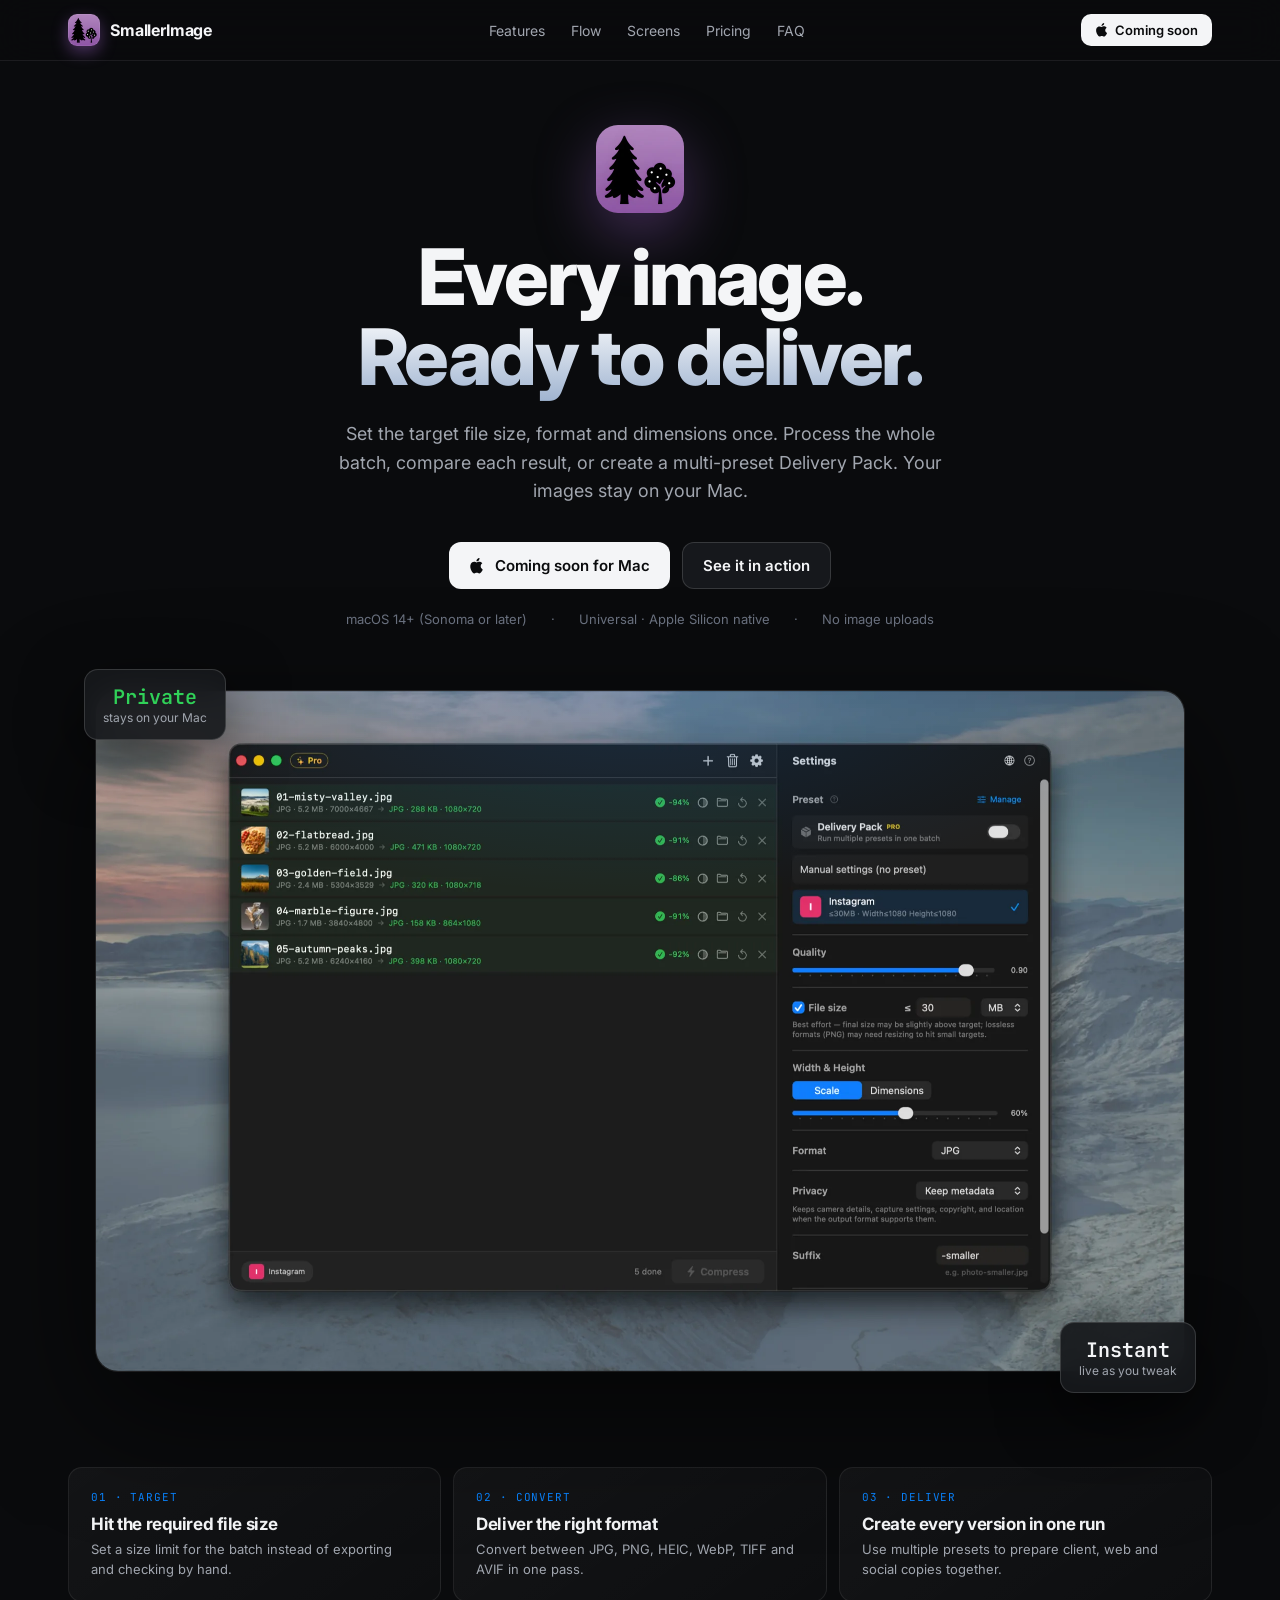
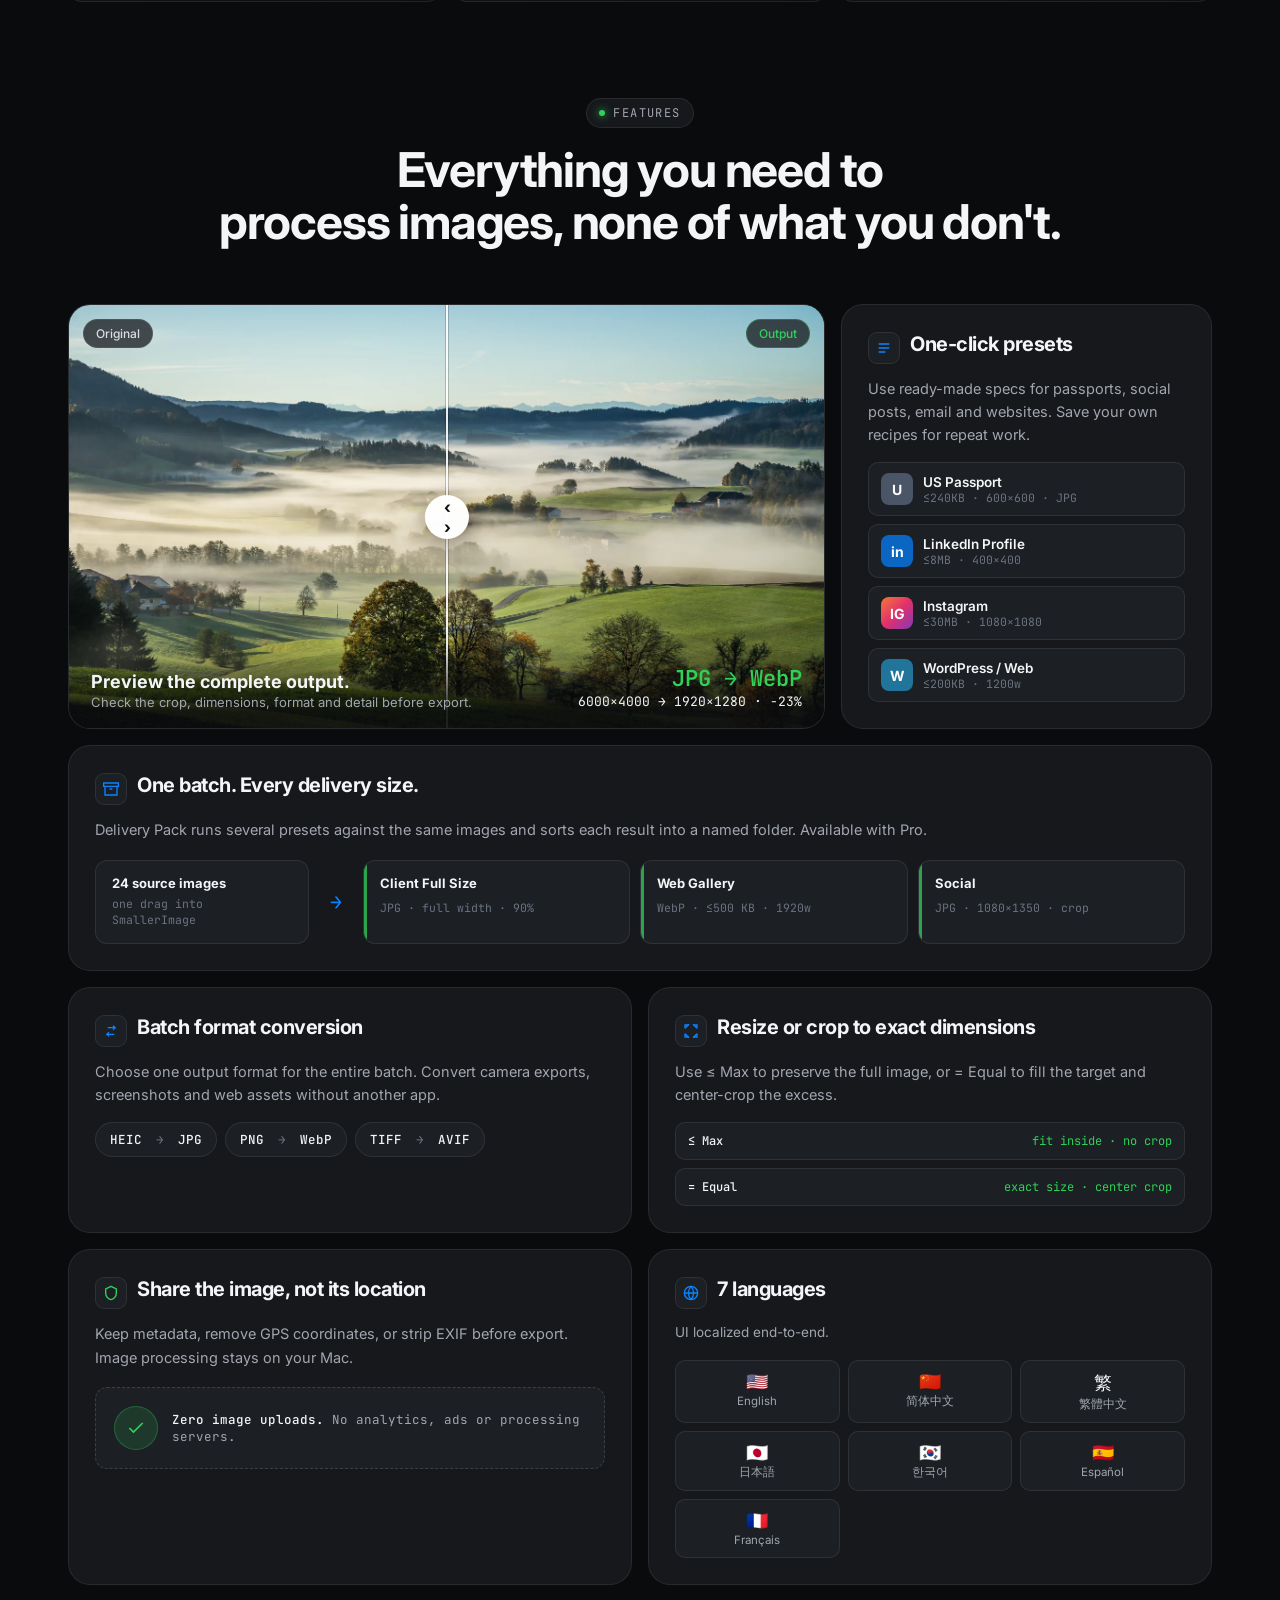
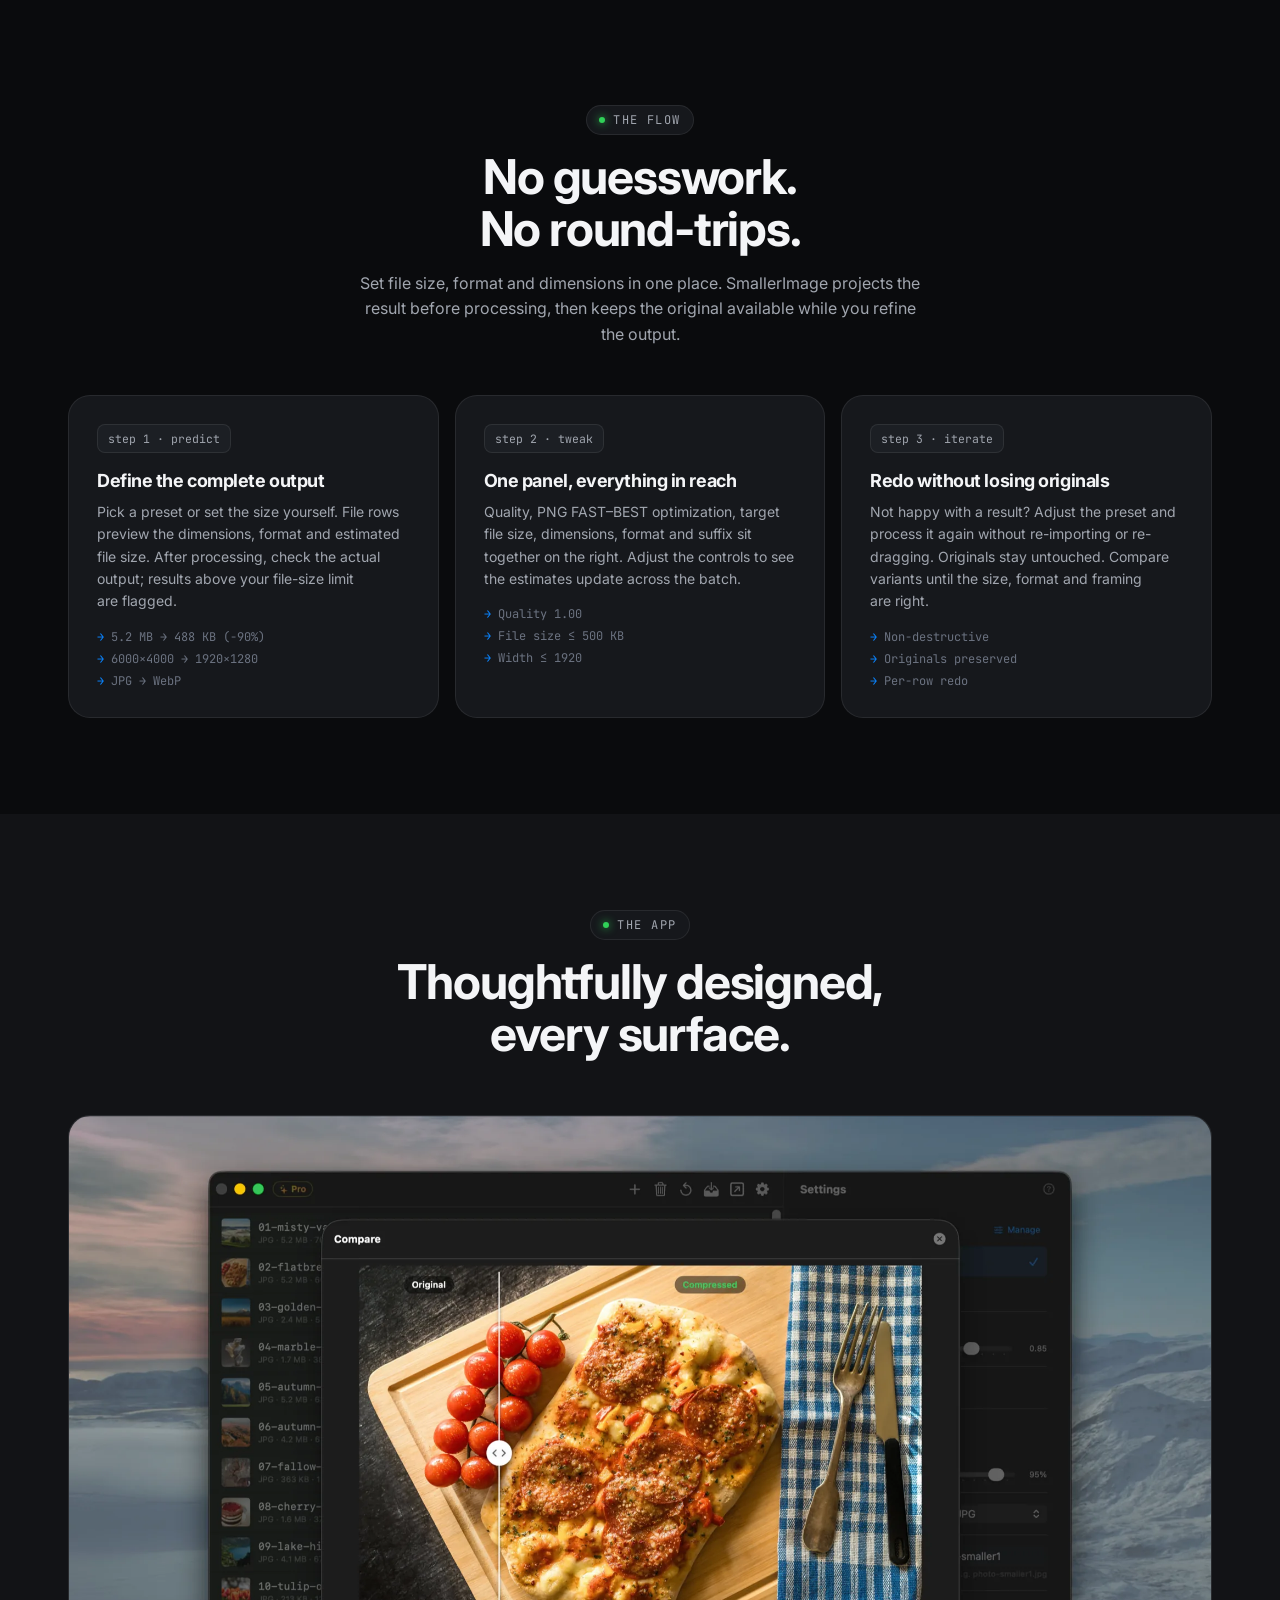
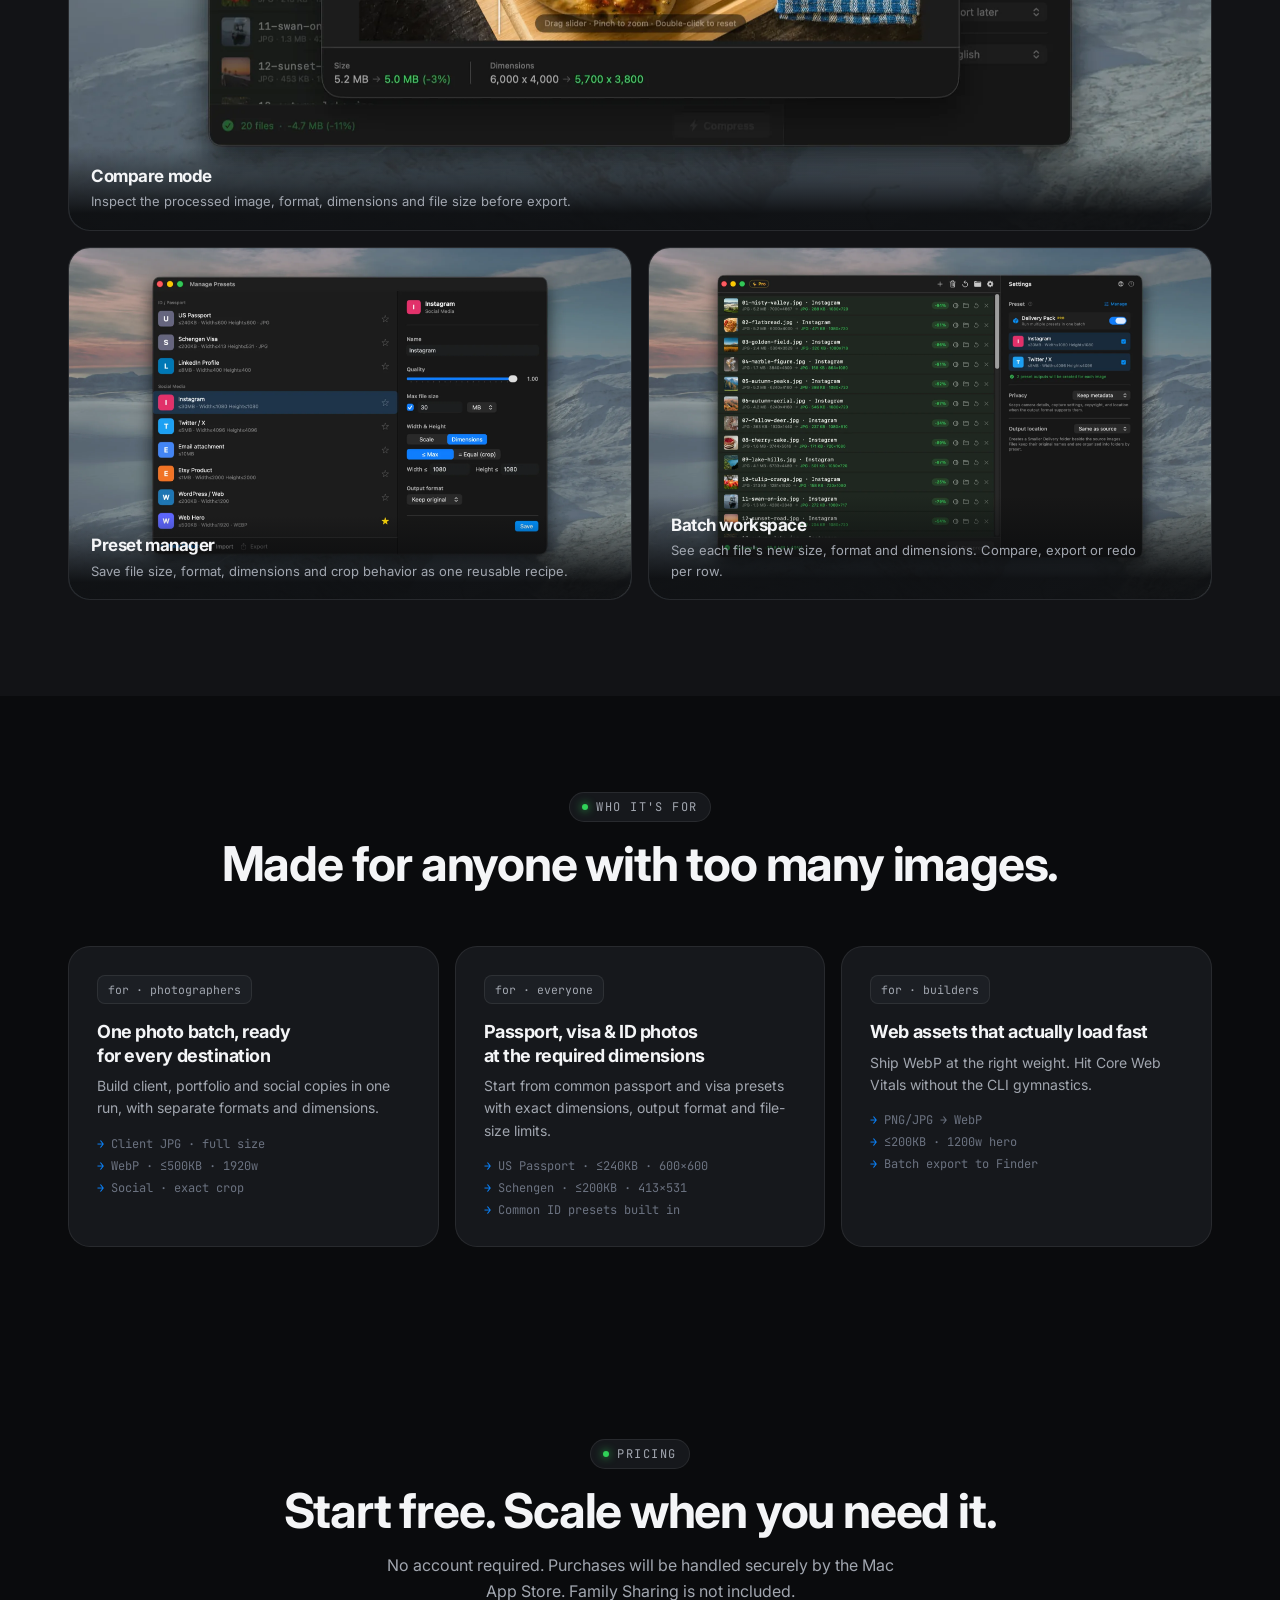
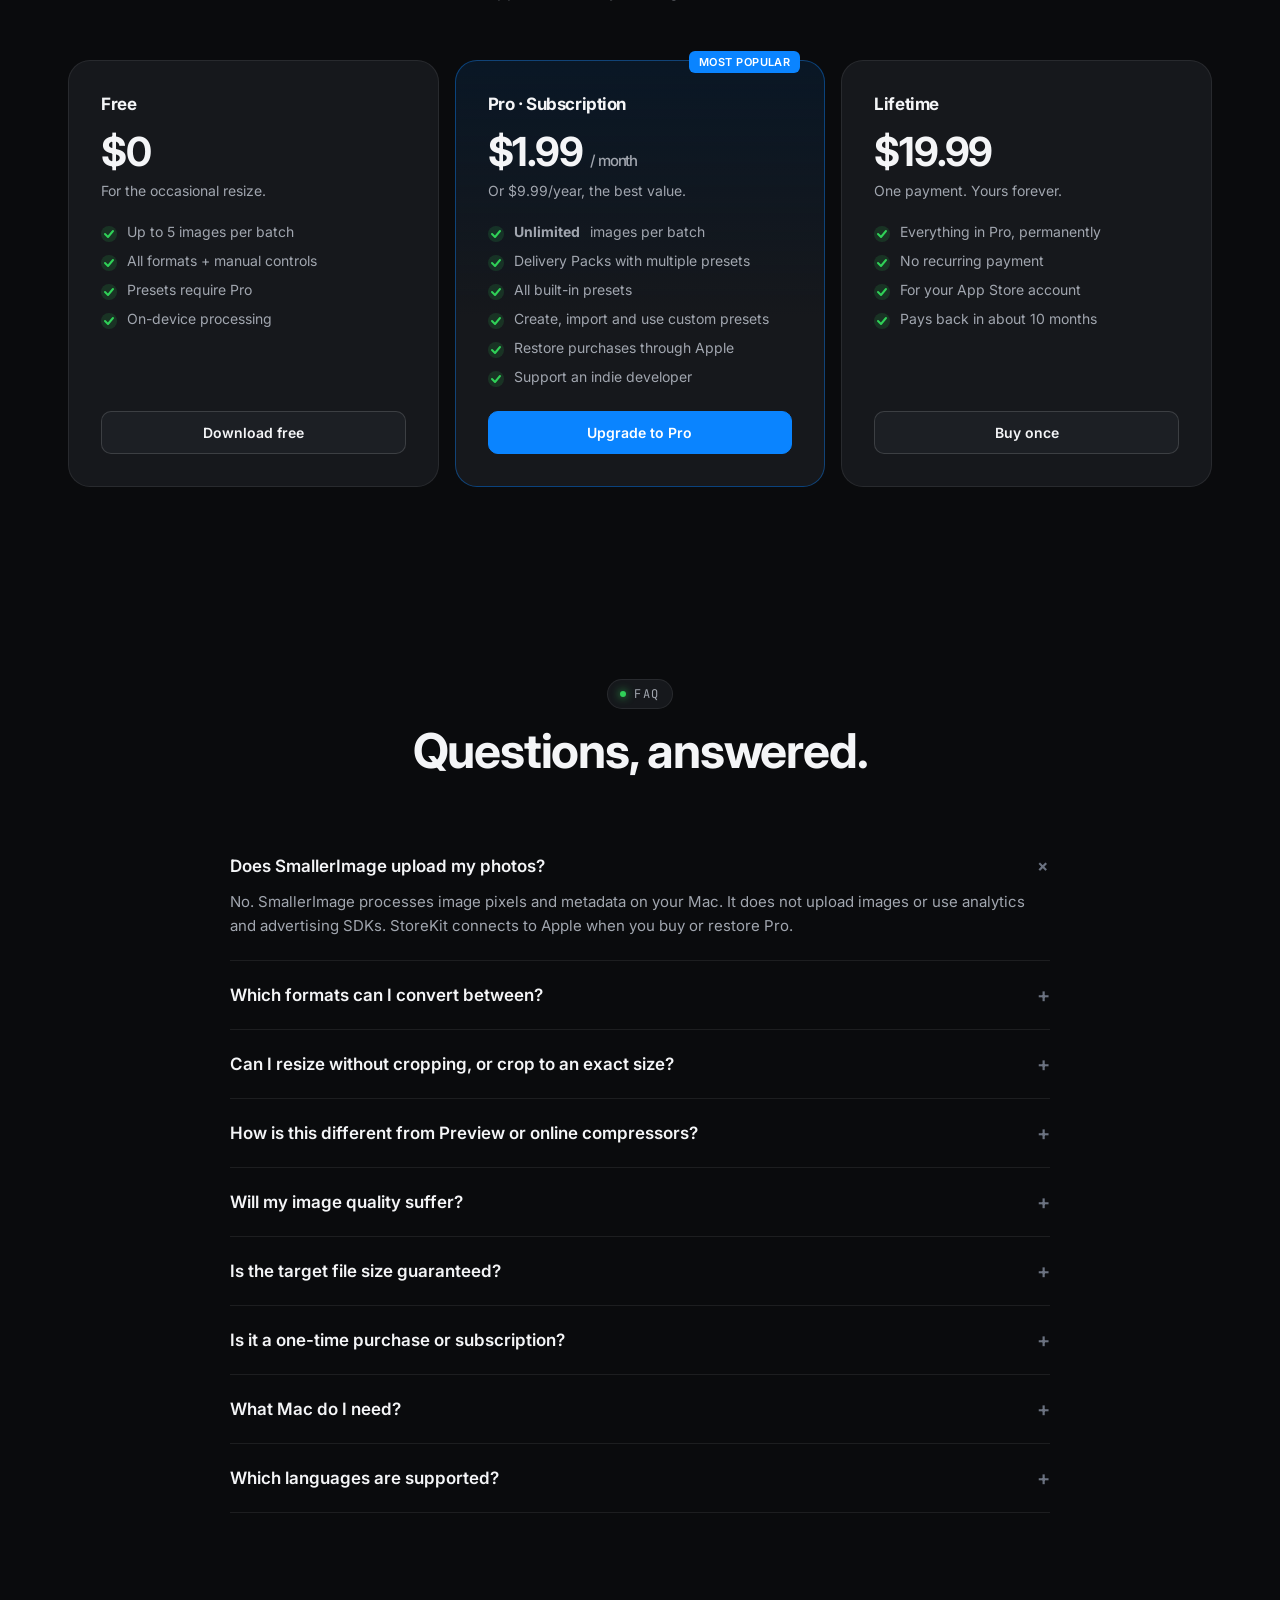
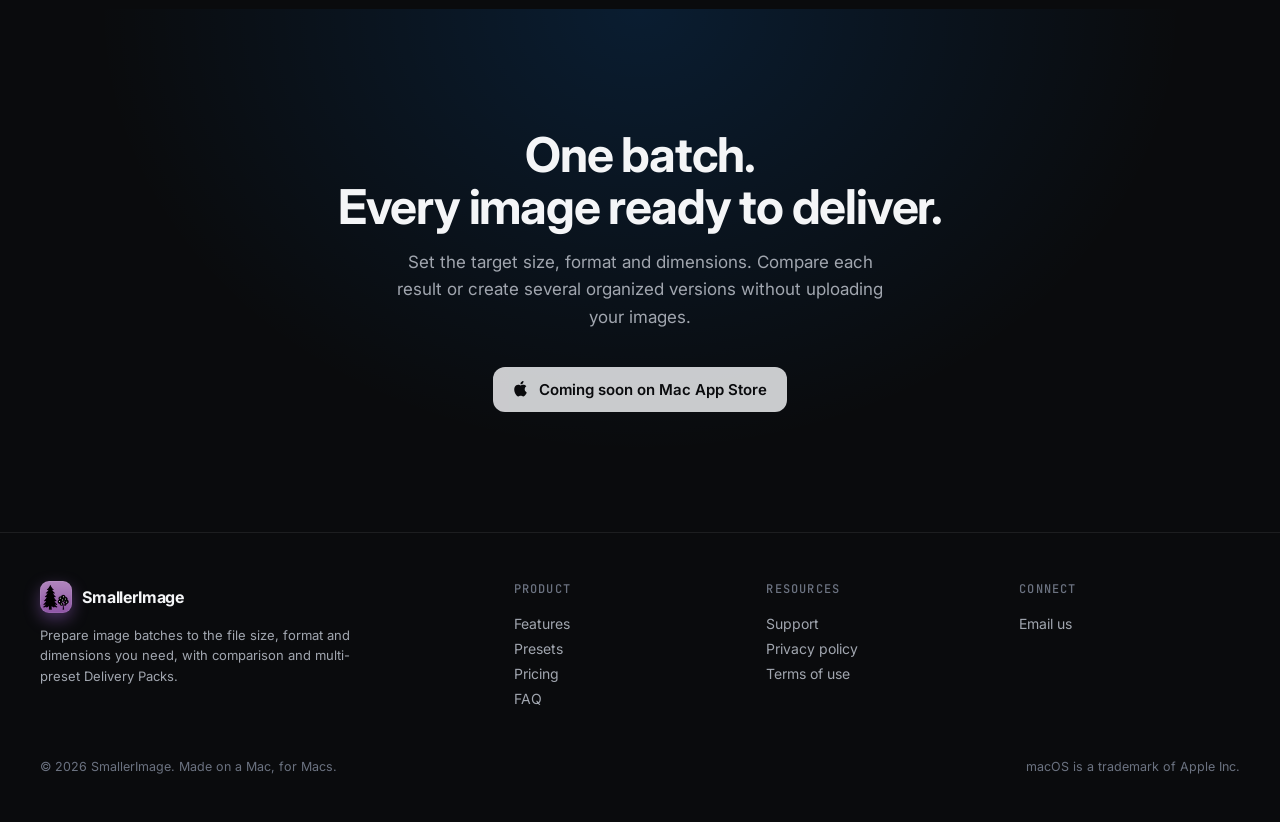
==== commit 9738e589: "Align SmallerImage site with release features and PNG controls" ====
--- a/smaller-images/index.html
+++ b/smaller-images/index.html
@@ -3,14 +3,14 @@
 <head>
 <meta charset="utf-8" />
 <meta name="viewport" content="width=device-width,initial-scale=1" />
-<title>SmallerImage — Batch image compressor, converter &amp; resizer for Mac</title>
+<title>SmallerImage | Batch images to the exact size, format and dimensions</title>
 
 <!-- SEO -->
-<meta name="description" content="SmallerImage is a native Mac app to batch compress, convert and resize images. HEIC, JPG, PNG, WebP, TIFF, GIF. Side-by-side quality comparison, reusable presets for passports, LinkedIn, Instagram and web. 100% on-device, privacy-first." />
-<meta name="keywords" content="mac image compressor, batch image resize mac, heic to jpg mac, image converter mac, compress jpeg mac, webp converter, png compressor, image preset, passport photo resizer, linkedin photo size, instagram photo size, offline image compressor" />
+<meta name="description" content="Prepare image batches for websites, clients and uploads. Set the target file size, format and dimensions, compare each result, or run multiple presets as a Delivery Pack. Private processing on your Mac." />
+<meta name="keywords" content="mac image compressor, batch image resize mac, exact file size image, delivery pack images, heic to jpg mac, image converter mac, compress jpeg mac, webp converter, png compressor, image preset, passport photo resizer, offline image compressor" />
 <meta name="author" content="SmallerImage" />
-<meta property="og:title" content="SmallerImage — Smaller images. Sharper results." />
-<meta property="og:description" content="Batch compress, convert and resize images on your Mac. Visual before/after comparison. Privacy-first, runs offline." />
+<meta property="og:title" content="SmallerImage | Every image, ready to deliver." />
+<meta property="og:description" content="Set the target size, format and dimensions for a whole batch. Compare each result or create a multi-preset Delivery Pack on your Mac." />
 <meta property="og:type" content="product" />
 <meta name="twitter:card" content="summary_large_image" />
 
@@ -21,7 +21,7 @@
   "name": "SmallerImage",
   "applicationCategory": "MultimediaApplication",
   "operatingSystem": "macOS 14+",
-  "description": "Batch image compressor, converter and resizer for Mac with visual before/after comparison and reusable presets."
+  "description": "Prepare image batches to a target file size, format and dimensions, compare each result, and create multi-preset Delivery Packs on Mac."
 }
 </script>
 
@@ -148,7 +148,7 @@
 
 .hero-glow{
   position: absolute; left: 50%; top: 30%; transform: translate(-50%,-50%);
-  width: 900px; height: 500px; z-index: -1;
+  width: min(900px, 100vw); height: 500px; z-index: -1;
   background: radial-gradient(ellipse, rgba(10,132,255,0.18) 0%, transparent 60%);
   filter: blur(60px); pointer-events:none;
 }
@@ -168,11 +168,18 @@
 .stat-chip .g{ color: var(--accent-2); }
 .stat-chip .label{ color: var(--text-dim); font-size: 12px; }
 
-/* LOGOS STRIP */
-.logos{ max-width: var(--page-max); margin: 48px auto 0; padding: 0 var(--pad); display:flex; flex-direction:column; align-items:center; gap: 18px; }
-.logos-label{ color: var(--text-mute); font-size: 12px; font-family: var(--font-mono); letter-spacing: 0.15em; text-transform: uppercase; }
-.logos-row{ display:flex; gap: 48px; flex-wrap:wrap; justify-content:center; color: var(--text-mute); font-weight: 600; font-size: 14px; }
-.logos-row span{ opacity: 0.8; letter-spacing: -0.01em; }
+/* CAPABILITY STRIP */
+.capability-strip{
+  max-width: var(--page-max); margin: 48px auto 0; padding: 0 var(--pad);
+  display:grid; grid-template-columns: repeat(3, 1fr); gap: 12px;
+}
+.capability-item{
+  min-height: 126px; padding: 22px; border: 1px solid var(--line);
+  border-radius: var(--radius); background: linear-gradient(145deg, rgba(255,255,255,0.045), rgba(255,255,255,0.015));
+}
+.capability-kicker{ font-family: var(--font-mono); font-size: 11px; color: var(--accent); letter-spacing: .08em; text-transform:uppercase; }
+.capability-item h3{ margin: 9px 0 5px; font-size: 17px; }
+.capability-item p{ font-size: 13px; line-height: 1.5; }
 
 /* FEATURES GRID */
 .grid{ display:grid; gap: 16px; }
@@ -187,10 +194,13 @@
 .card h3{ margin-bottom: 8px; }
 .card p{ font-size: 14.5px; }
 
-.f-compare{ grid-column: span 4; grid-row: span 2; padding: 0; }
-.f-presets{ grid-column: span 2; grid-row: span 2; }
-.f-privacy{ grid-column: span 3; }
-.f-langs{ grid-column: span 3; }
+.f-compare{ grid-column: span 4; grid-row: span 2; padding: 0; order:1; }
+.f-presets{ grid-column: span 2; grid-row: span 2; order:2; }
+.f-delivery{ grid-column: span 6; order:3; }
+.f-format{ grid-column: span 3; order:4; }
+.f-resize{ grid-column: span 3; order:5; }
+.f-privacy{ grid-column: span 3; order:6; }
+.f-langs{ grid-column: span 3; order:7; }
 
 .card-head{ display:flex; align-items:center; gap: 10px; margin-bottom: 12px; }
 .card-head .ic{
@@ -261,12 +271,36 @@
 .preset-info .n{ font-size: 13.5px; font-weight: 600; }
 .preset-info .m{ font-size: 11.5px; color: var(--text-mute); font-family: var(--font-mono); }
 
+.delivery-rail{
+  display:grid; grid-template-columns: minmax(150px,.8fr) 34px repeat(3,minmax(150px,1fr));
+  gap:10px; align-items:stretch; margin-top:18px;
+}
+.delivery-source,.delivery-output{
+  border:1px solid var(--line); border-radius:12px; background:var(--surface-2);
+  padding:14px 16px; min-width:0;
+}
+.delivery-source{ display:flex; flex-direction:column; justify-content:center; }
+.delivery-source strong,.delivery-output strong{ display:block; font-size:13px; margin-bottom:5px; }
+.delivery-source span,.delivery-output span{ color:var(--text-mute); font:11.5px/1.45 var(--font-mono); }
+.delivery-arrow{ display:grid; place-items:center; color:var(--accent); font:20px var(--font-mono); }
+.delivery-output{ position:relative; overflow:hidden; }
+.delivery-output::before{ content:""; position:absolute; inset:0 auto 0 0; width:3px; background:var(--accent-2); opacity:.75; }
+
 .format-list{ display:flex; flex-wrap:wrap; gap: 8px; margin-top: 16px; }
 .format-pill{
   padding: 8px 14px; border-radius: 999px; background: var(--surface-2);
   border: 1px solid var(--line); font-family: var(--font-mono); font-size: 12.5px; font-weight: 500;
 }
 .format-pill .arrow{ color: var(--text-mute); margin: 0 6px; }
+
+.dimension-list{ margin-top: 16px; display:flex; flex-direction:column; gap: 8px; }
+.dimension-row{
+  display:flex; align-items:center; justify-content:space-between; gap:12px;
+  padding: 10px 12px; border-radius:10px; background:var(--surface-2); border:1px solid var(--line);
+  font-family:var(--font-mono); font-size:12px; color:var(--text-dim);
+}
+.dimension-row strong{ color:var(--text); font-weight:500; }
+.dimension-row .result{ color:var(--accent-2); text-align:right; }
 
 .privacy-visual{
   margin-top: 18px; padding: 18px;
@@ -445,17 +479,22 @@
 /* RESPONSIVE */
 @media (max-width: 960px){
   .features{ grid-template-columns: repeat(2, 1fr); }
-  .f-compare, .f-presets, .f-privacy, .f-langs{ grid-column: span 2; grid-row: auto; }
+  .f-compare, .f-presets, .f-delivery, .f-format, .f-resize, .f-privacy, .f-langs{ grid-column: span 2; grid-row: auto; }
+  .delivery-rail{ grid-template-columns:1fr; }
+  .delivery-arrow{ transform:rotate(90deg); min-height:24px; }
   .f-compare .compare-inner{ min-height: 320px; }
+  .capability-strip{ grid-template-columns: 1fr; }
   .screens, .usecases, .pricing{ grid-template-columns: 1fr; }
-  .screen-card.wide{ grid-row: auto; }
+  .screen-card.wide{ grid-column: span 1; grid-row: auto; }
   .footer-inner{ grid-template-columns: 1fr 1fr; }
   .nav-links{ display: none; }
 }
 @media (max-width: 600px){
   .features{ grid-template-columns: 1fr; }
-  .f-compare, .f-presets, .f-privacy, .f-langs{ grid-column: span 1; }
+  .f-compare, .f-presets, .f-delivery, .f-format, .f-resize, .f-privacy, .f-langs{ grid-column: span 1; }
   .stat-chip{ display:none; }
+  .compare-overlay{ align-items:flex-start; flex-direction:column; gap:10px; }
+  .compare-overlay .co-stats{ text-align:left; }
   .section{ padding: 72px 20px; }
   .footer-inner{ grid-template-columns: 1fr; }
 }
@@ -490,11 +529,10 @@
   <div class="hero-logo">
     <img src="./assets/logo.webp" alt="SmallerImage logo" width="176" height="176" fetchpriority="high">
   </div>
-  <h1>Smaller images.<br/><span class="accent">Sharper results.</span></h1>
+  <h1>Every image.<br/><span class="accent">Ready to deliver.</span></h1>
   <p class="hero-sub">
-    The native Mac app that batch-compresses, converts and resizes images —
-    with a visual before/after slider, reusable presets for common destinations,
-    and everything running privately on your device.
+    Set the target file size, format and dimensions once. Process the whole batch,
+    compare each result, or create a multi-preset Delivery Pack. Your images stay on your Mac.
   </p>
   <div class="hero-ctas">
     <a class="btn btn-primary" href="#download">
@@ -508,7 +546,7 @@
     <span>·</span>
     <span>Universal · Apple Silicon native</span>
     <span>·</span>
-    <span>Private &amp; offline</span>
+    <span>No image uploads</span>
   </div>
 
   <div class="hero-stage">
@@ -531,12 +569,23 @@
   </div>
 </header>
 
-<!-- LOGOS -->
-<section class="logos">
-  <div class="logos-label">Loved by</div>
-  <div class="logos-row">
-    <span>Designers</span><span>·</span><span>Photographers</span><span>·</span><span>Product teams</span><span>·</span><span>Indie devs</span><span>·</span><span>Bloggers</span>
-  </div>
+<!-- CORE CAPABILITIES -->
+<section class="capability-strip" aria-label="Core capabilities">
+  <article class="capability-item">
+    <div class="capability-kicker">01 · Target</div>
+    <h3>Hit the required file size</h3>
+    <p>Set a size limit for the batch instead of exporting and checking by hand.</p>
+  </article>
+  <article class="capability-item">
+    <div class="capability-kicker">02 · Convert</div>
+    <h3>Deliver the right format</h3>
+    <p>Convert between JPG, PNG, HEIC, WebP, TIFF and AVIF in one pass.</p>
+  </article>
+  <article class="capability-item">
+    <div class="capability-kicker">03 · Deliver</div>
+    <h3>Create every version in one run</h3>
+    <p>Use multiple presets to prepare client, web and social copies together.</p>
+  </article>
 </section>
 
 <!-- FEATURES BENTO -->
@@ -552,19 +601,48 @@
       <div class="compare-inner">
         <div class="compare-img before"><img data-src="./examples/mist-and-far-trees.webp" alt="" width="1600" height="1067" decoding="async"></div>
         <div class="compare-img after"><img data-src="./examples/mist-and-far-trees.webp" alt="" width="1600" height="1067" decoding="async"></div>
-        <div class="compare-handle"></div>
+        <div class="compare-handle" role="slider" tabindex="0" aria-label="Compare original and processed output" aria-valuemin="2" aria-valuemax="98" aria-valuenow="50"></div>
         <div class="compare-label l">Original</div>
-        <div class="compare-label r">Compressed</div>
+        <div class="compare-label r">Output</div>
         <div class="compare-overlay">
           <div>
-            <div class="co-title">See every pixel before you commit.</div>
-            <div class="co-sub">Drag the slider, pinch to zoom — no detail missed.</div>
+            <div class="co-title">Preview the complete output.</div>
+            <div class="co-sub">Check the crop, dimensions, format and detail before export.</div>
           </div>
           <div class="co-stats">
-            <span class="big">−23%</span>
-            <span>5.2 MB → 3.9 MB</span>
+            <span class="big">JPG → WebP</span>
+            <span>6000×4000 → 1920×1280 · −23%</span>
           </div>
         </div>
+      </div>
+    </article>
+
+    <article class="card f-format">
+      <div class="card-head">
+        <div class="ic">
+          <svg width="16" height="16" viewBox="0 0 24 24" fill="none" stroke="currentColor" stroke-width="2"><path d="M7 7h11l-3-3m3 3-3 3M17 17H6l3 3m-3-3 3-3"/></svg>
+        </div>
+        <h3>Batch format conversion</h3>
+      </div>
+      <p>Choose one output format for the entire batch. Convert camera exports, screenshots and web assets without another app.</p>
+      <div class="format-list" aria-label="Example format conversions">
+        <div class="format-pill">HEIC <span class="arrow">→</span> JPG</div>
+        <div class="format-pill">PNG <span class="arrow">→</span> WebP</div>
+        <div class="format-pill">TIFF <span class="arrow">→</span> AVIF</div>
+      </div>
+    </article>
+
+    <article class="card f-resize">
+      <div class="card-head">
+        <div class="ic">
+          <svg width="16" height="16" viewBox="0 0 24 24" fill="none" stroke="currentColor" stroke-width="2"><path d="M8 3H3v5M16 3h5v5M8 21H3v-5M16 21h5v-5"/><path d="M3 8l6-6M21 8l-6-6M3 16l6 6M21 16l-6 6"/></svg>
+        </div>
+        <h3>Resize or crop to exact dimensions</h3>
+      </div>
+      <p>Use ≤ Max to preserve the full image, or = Equal to fill the target and center-crop the excess.</p>
+      <div class="dimension-list">
+        <div class="dimension-row"><strong>≤ Max</strong><span class="result">fit inside · no crop</span></div>
+        <div class="dimension-row"><strong>= Equal</strong><span class="result">exact size · center crop</span></div>
       </div>
     </article>
 
@@ -575,7 +653,7 @@
         </div>
         <h3>One-click presets</h3>
       </div>
-      <p>Ready-made specs for passports, visas, LinkedIn, Instagram, Etsy, WordPress, email. Save your own — sync across devices.</p>
+      <p>Use ready-made specs for passports, social posts, email and websites. Save your own recipes for repeat work.</p>
       <div class="preset-list">
         <div class="preset-item">
           <div class="preset-chip u">U</div>
@@ -608,20 +686,37 @@
       </div>
     </article>
 
+    <article class="card f-delivery">
+      <div class="card-head">
+        <div class="ic">
+          <svg width="16" height="16" viewBox="0 0 24 24" fill="none" stroke="currentColor" stroke-width="2"><path d="M21 8V21H3V8"/><path d="M1 3h22v5H1zM10 12h4"/></svg>
+        </div>
+        <h3>One batch. Every delivery size.</h3>
+      </div>
+      <p>Delivery Pack runs several presets against the same images and sorts each result into a named folder. Available with Pro.</p>
+      <div class="delivery-rail" aria-label="One source batch creates three organized output folders">
+        <div class="delivery-source"><strong>24 source images</strong><span>one drag into SmallerImage</span></div>
+        <div class="delivery-arrow" aria-hidden="true">→</div>
+        <div class="delivery-output"><strong>Client Full Size</strong><span>JPG · full width · 90%</span></div>
+        <div class="delivery-output"><strong>Web Gallery</strong><span>WebP · ≤500 KB · 1920w</span></div>
+        <div class="delivery-output"><strong>Social</strong><span>JPG · 1080×1350 · crop</span></div>
+      </div>
+    </article>
+
     <article class="card f-privacy">
       <div class="card-head">
         <div class="ic" style="color: var(--accent-2);">
           <svg width="16" height="16" viewBox="0 0 24 24" fill="none" stroke="currentColor" stroke-width="2"><path d="M12 2L4 6v6c0 5 3.5 9.5 8 10 4.5-.5 8-5 8-10V6z"/></svg>
         </div>
-        <h3>100% on your device</h3>
-      </div>
-      <p>Nothing leaves your Mac. No accounts. No servers. No upload limits.</p>
+        <h3>Share the image, not its location</h3>
+      </div>
+      <p>Keep metadata, remove GPS coordinates, or strip EXIF before export. Image processing stays on your Mac.</p>
       <div class="privacy-visual">
         <div class="shield">
           <svg width="20" height="20" viewBox="0 0 24 24" fill="none" stroke="currentColor" stroke-width="2"><path d="M20 6L9 17l-5-5"/></svg>
         </div>
         <div class="p-text">
-          <b>Zero network calls.</b> Works offline. Passes Apple's sandbox + hardened runtime.
+          <b>Zero image uploads.</b> No analytics, ads or processing servers.
         </div>
       </div>
     </article>
@@ -637,6 +732,7 @@
       <div class="lang-grid">
         <div class="lang-chip"><div class="flag">🇺🇸</div><div class="name">English</div></div>
         <div class="lang-chip"><div class="flag">🇨🇳</div><div class="name">简体中文</div></div>
+        <div class="lang-chip"><div class="flag">繁</div><div class="name">繁體中文</div></div>
         <div class="lang-chip"><div class="flag">🇯🇵</div><div class="name">日本語</div></div>
         <div class="lang-chip"><div class="flag">🇰🇷</div><div class="name">한국어</div></div>
         <div class="lang-chip"><div class="flag">🇪🇸</div><div class="name">Español</div></div>
@@ -652,14 +748,14 @@
   <div class="section-head" style="margin-bottom: 40px;">
     <span class="eyebrow"><span class="dot"></span> The flow</span>
     <h2 style="margin-top:16px;">No guesswork.<br/>No round-trips.</h2>
-    <p style="max-width:580px; margin: 16px auto 0;">Most compression apps make you commit, check, then re-import to retry. SmallerImage shows you the result <em>before</em> you press Compress — and lets you iterate without losing the original.</p>
+    <p style="max-width:580px; margin: 16px auto 0;">Set file size, format and dimensions in one place. SmallerImage projects the result before processing, then keeps the original available while you refine the output.</p>
   </div>
 
   <div class="usecases">
     <article class="uc">
       <div class="uc-chip">step 1 · predict</div>
-      <h3>See the target before you compress</h3>
-      <p>Pick a preset or set a size. Every file row instantly shows the new dimensions, format, and projected file size — green when it fits, so you know exactly what's coming out.</p>
+      <h3>Define the complete output</h3>
+      <p>Pick a preset or set the size yourself. File rows preview the dimensions, format and estimated file size. After processing, check the actual output; results above your file-size limit are flagged.</p>
       <div class="uc-examples">
         <span>5.2 MB → 488 KB (-90%)</span>
         <span>6000×4000 → 1920×1280</span>
@@ -669,7 +765,7 @@
     <article class="uc">
       <div class="uc-chip">step 2 · tweak</div>
       <h3>One panel, everything in reach</h3>
-      <p>Quality, file size cap, dimensions, format, suffix — laid out together on the right. Drag, type, switch — every projection updates live across every file. No buried menus.</p>
+      <p>Quality, PNG FAST–BEST optimization, target file size, dimensions, format and suffix sit together on the right. Adjust the controls to see the estimates update across the batch.</p>
       <div class="uc-examples">
         <span>Quality 1.00</span>
         <span>File size ≤ 500 KB</span>
@@ -679,7 +775,7 @@
     <article class="uc">
       <div class="uc-chip">step 3 · iterate</div>
       <h3>Redo without losing originals</h3>
-      <p>Not happy with a result? Adjust the preset and re-compress — no re-importing, no re-dragging. Originals stay untouched. Compare A/B variants until it's right.</p>
+      <p>Not happy with a result? Adjust the preset and process it again without re-importing or re-dragging. Originals stay untouched. Compare variants until the size, format and framing are right.</p>
       <div class="uc-examples">
         <span>Non-destructive</span>
         <span>Originals preserved</span>
@@ -699,24 +795,24 @@
 
     <div class="screens">
       <div class="screen-card wide">
-        <img src="./screenshots/compare-web.webp" alt="Compare view showing original and compressed image side by side" width="1600" height="1000" loading="lazy" decoding="async">
+        <img src="./screenshots/compare-web.webp" alt="Compare view showing the original image and processed output side by side" width="1600" height="1000" loading="lazy" decoding="async">
         <div class="screen-meta">
           <h3>Compare mode</h3>
-          <p>Split-slider + pinch-to-zoom. See every pixel before you commit.</p>
+          <p>Inspect the processed image, format, dimensions and file size before export.</p>
         </div>
       </div>
       <div class="screen-card">
         <img src="./screenshots/preset-web.webp" alt="Preset manager for ID photos, social media and web" width="2080" height="1300" loading="lazy" decoding="async">
         <div class="screen-meta">
           <h3>Preset manager</h3>
-          <p>Built-in specs + your favorites, starred for one-tap reuse.</p>
+          <p>Save file size, format, dimensions and crop behavior as one reusable recipe.</p>
         </div>
       </div>
       <div class="screen-card">
         <img src="./screenshots/batch-web.webp" alt="Batch processing view with green compression badges" width="2080" height="1300" loading="lazy" decoding="async">
         <div class="screen-meta">
           <h3>Batch workspace</h3>
-          <p>Green badges surface the savings. Per-row actions: compare, export, redo, remove.</p>
+          <p>See each file's new size, format and dimensions. Compare, export or redo per row.</p>
         </div>
       </div>
     </div>
@@ -733,18 +829,18 @@
   <div class="usecases">
     <article class="uc">
       <div class="uc-chip">for · photographers</div>
-      <h3>Thousands of RAW exports, instantly social-ready</h3>
-      <p>Drop an export folder. Pick Instagram. Review the result and export.</p>
+      <h3>One photo batch, ready for every destination</h3>
+      <p>Build client, portfolio and social copies in one run, with separate formats and dimensions.</p>
       <div class="uc-examples">
-        <span>TIFF → JPG, ≤5MB</span>
-        <span>Keep max resolution</span>
-        <span>Local, private processing</span>
+        <span>Client JPG · full size</span>
+        <span>WebP · ≤500KB · 1920w</span>
+        <span>Social · exact crop</span>
       </div>
     </article>
     <article class="uc">
       <div class="uc-chip">for · everyone</div>
-      <h3>Passport, visa &amp; ID photos that pass the first time</h3>
-      <p>Start from common passport and visa presets, then review the official requirements before submitting.</p>
+      <h3>Passport, visa &amp; ID photos at the required dimensions</h3>
+      <p>Start from common passport and visa presets with exact dimensions, output format and file-size limits.</p>
       <div class="uc-examples">
         <span>US Passport · ≤240KB · 600×600</span>
         <span>Schengen · ≤200KB · 413×531</span>
@@ -790,9 +886,10 @@
       <span class="badge">Most popular</span>
       <h3>Pro · Subscription</h3>
       <div class="price-tag">$1.99 <small>/ month</small></div>
-      <p class="price-desc">Or $9.99/year — best value.</p>
+      <p class="price-desc">Or $9.99/year, the best value.</p>
       <ul class="price-list">
         <li><b>Unlimited</b> images per batch</li>
+        <li>Delivery Packs with multiple presets</li>
         <li>All built-in presets</li>
         <li>Create, import and use custom presets</li>
         <li>Restore purchases through Apple</li>
@@ -826,19 +923,27 @@
   <div class="faq">
     <div class="faq-item open">
       <div class="faq-q">Does SmallerImage upload my photos? <span class="chev">+</span></div>
-      <div class="faq-a">Never. All processing happens on your Mac's CPU/GPU — the app doesn't even have network access. It passes Apple's sandbox and hardened runtime verification.</div>
+      <div class="faq-a">No. SmallerImage processes image pixels and metadata on your Mac. It does not upload images or use analytics and advertising SDKs. StoreKit connects to Apple when you buy or restore Pro.</div>
     </div>
     <div class="faq-item">
       <div class="faq-q">Which formats can I convert between? <span class="chev">+</span></div>
-      <div class="faq-a">HEIC, JPG/JPEG, PNG, WebP, TIFF, AVIF, and GIF are supported as inputs. GIF output is converted to a supported still-image format; animated frames are not preserved.</div>
+      <div class="faq-a">HEIC, JPG/JPEG, PNG, WebP, TIFF, AVIF, and GIF are supported as inputs. Export to JPG, PNG, HEIC, WebP, TIFF, or AVIF. GIF conversion creates a still image; animated frames are not preserved.</div>
+    </div>
+    <div class="faq-item">
+      <div class="faq-q">Can I resize without cropping, or crop to an exact size? <span class="chev">+</span></div>
+      <div class="faq-a">Both. Use ≤ Max to fit the complete image inside a width and height while preserving its aspect ratio. Use = Equal (crop) to fill exact dimensions and automatically center-crop the excess. SmallerImage does not provide free-form crop positioning.</div>
     </div>
     <div class="faq-item">
       <div class="faq-q">How is this different from Preview or online compressors? <span class="chev">+</span></div>
-      <div class="faq-a">Preview can't batch, and online tools upload your images to a stranger's server. SmallerImage gives you batch processing, reusable presets, format conversion and a visual comparison — all offline.</div>
+      <div class="faq-a">SmallerImage combines target file size, dimensions and format in one batch. You can compare each result and use Delivery Pack to create several organized output versions in one run.</div>
     </div>
     <div class="faq-item">
       <div class="faq-q">Will my image quality suffer? <span class="chev">+</span></div>
-      <div class="faq-a">Use the Compare view to zoom in, drag the before-and-after slider, and redo the compression with different settings. For lossy formats such as JPEG, even a 100% quality setting is not guaranteed to be mathematically lossless.</div>
+      <div class="faq-a">Use Compare to inspect detail, gradients and transparency before export. The five-step PNG FAST–BEST slider trades time for more thorough palette optimization; it reduces colors and can change image detail or transparency. Higher levels are not guaranteed to improve every image. For lossy formats such as JPEG, even a 100% quality setting is not guaranteed to be mathematically lossless.</div>
+    </div>
+    <div class="faq-item">
+      <div class="faq-q">Is the target file size guaranteed? <span class="chev">+</span></div>
+      <div class="faq-a">Target size is best effort. Outputs above the limit are flagged. PNG may also need smaller pixel dimensions after reducing colors, so check the actual size and dimensions before export. For photos, try JPG, WebP or HEIC, reduce dimensions, or increase the limit.</div>
     </div>
     <div class="faq-item">
       <div class="faq-q">Is it a one-time purchase or subscription? <span class="chev">+</span></div>
@@ -846,7 +951,7 @@
     </div>
     <div class="faq-item">
       <div class="faq-q">What Mac do I need? <span class="chev">+</span></div>
-      <div class="faq-a">macOS 14 Sonoma or later. Universal binary — optimized for Apple Silicon (M1/M2/M3/M4) and still runs on Intel.</div>
+      <div class="faq-a">macOS 14 Sonoma or later. The universal binary is optimized for Apple Silicon (M1/M2/M3/M4) and also runs on Intel.</div>
     </div>
     <div class="faq-item">
       <div class="faq-q">Which languages are supported? <span class="chev">+</span></div>
@@ -857,8 +962,8 @@
 
 <!-- FINAL CTA -->
 <section class="final-cta" id="download">
-  <h2>Smaller images.<br/>Taking up 0 of your time.</h2>
-  <p>Free to try. No sign-up. No upload. SmallerImage is being prepared for release on the Mac App Store.</p>
+  <h2>One batch.<br/>Every image ready to deliver.</h2>
+  <p>Set the target size, format and dimensions. Compare each result or create several organized versions without uploading your images.</p>
   <div class="hero-ctas">
     <span class="btn btn-primary" aria-disabled="true">
       <svg width="16" height="16" viewBox="0 0 24 24" fill="currentColor"><path d="M17.5 12.5c0-3 2.4-4.4 2.5-4.5-1.4-2-3.5-2.3-4.2-2.3-1.8-.2-3.5 1-4.4 1-.9 0-2.3-1-3.8-.9-2 0-3.8 1.1-4.8 2.9-2 3.5-.5 8.7 1.5 11.6 1 1.4 2.1 3 3.6 2.9 1.4-.1 2-.9 3.7-.9 1.7 0 2.3.9 3.8.9 1.6 0 2.6-1.4 3.6-2.8 1.1-1.6 1.6-3.2 1.6-3.3-.1-.1-3.1-1.2-3.1-4.6zM14.6 3.6c.8-.9 1.3-2.2 1.1-3.6-1.1 0-2.5.7-3.3 1.6-.7.8-1.4 2.1-1.2 3.4 1.2.1 2.5-.6 3.4-1.4z"/></svg>
@@ -875,7 +980,7 @@
         <div class="brand-mark"></div>
         <span>SmallerImage</span>
       </div>
-      <p>The native Mac image compressor, converter &amp; resizer. Built by an indie developer who got tired of uploading photos to strangers.</p>
+      <p>Prepare image batches to the file size, format and dimensions you need, with comparison and multi-preset Delivery Packs.</p>
     </div>
     <div class="footer-col">
       <h4>Product</h4>
@@ -982,6 +1087,8 @@
     let p = ((clientX - rect.left) / rect.width) * 100;
     p = Math.max(2, Math.min(98, p));
     inner.style.setProperty('--split', p + '%');
+    const handle = inner.querySelector('.compare-handle');
+    if (handle) handle.setAttribute('aria-valuenow', Math.round(p));
   }
 
   // Mouse: click + drag anywhere on the card
@@ -1004,6 +1111,16 @@
   }, { passive: true });
   inner.addEventListener('touchend', () => { dragging = false; });
   inner.addEventListener('touchcancel', () => { dragging = false; });
+
+  const handle = inner.querySelector('.compare-handle');
+  handle?.addEventListener('keydown', e => {
+    if (e.key !== 'ArrowLeft' && e.key !== 'ArrowRight') return;
+    const current = Number(handle.getAttribute('aria-valuenow') || 50);
+    const next = Math.max(2, Math.min(98, current + (e.key === 'ArrowRight' ? 2 : -2)));
+    inner.style.setProperty('--split', next + '%');
+    handle.setAttribute('aria-valuenow', next);
+    e.preventDefault();
+  });
 })();
 </script>
 
